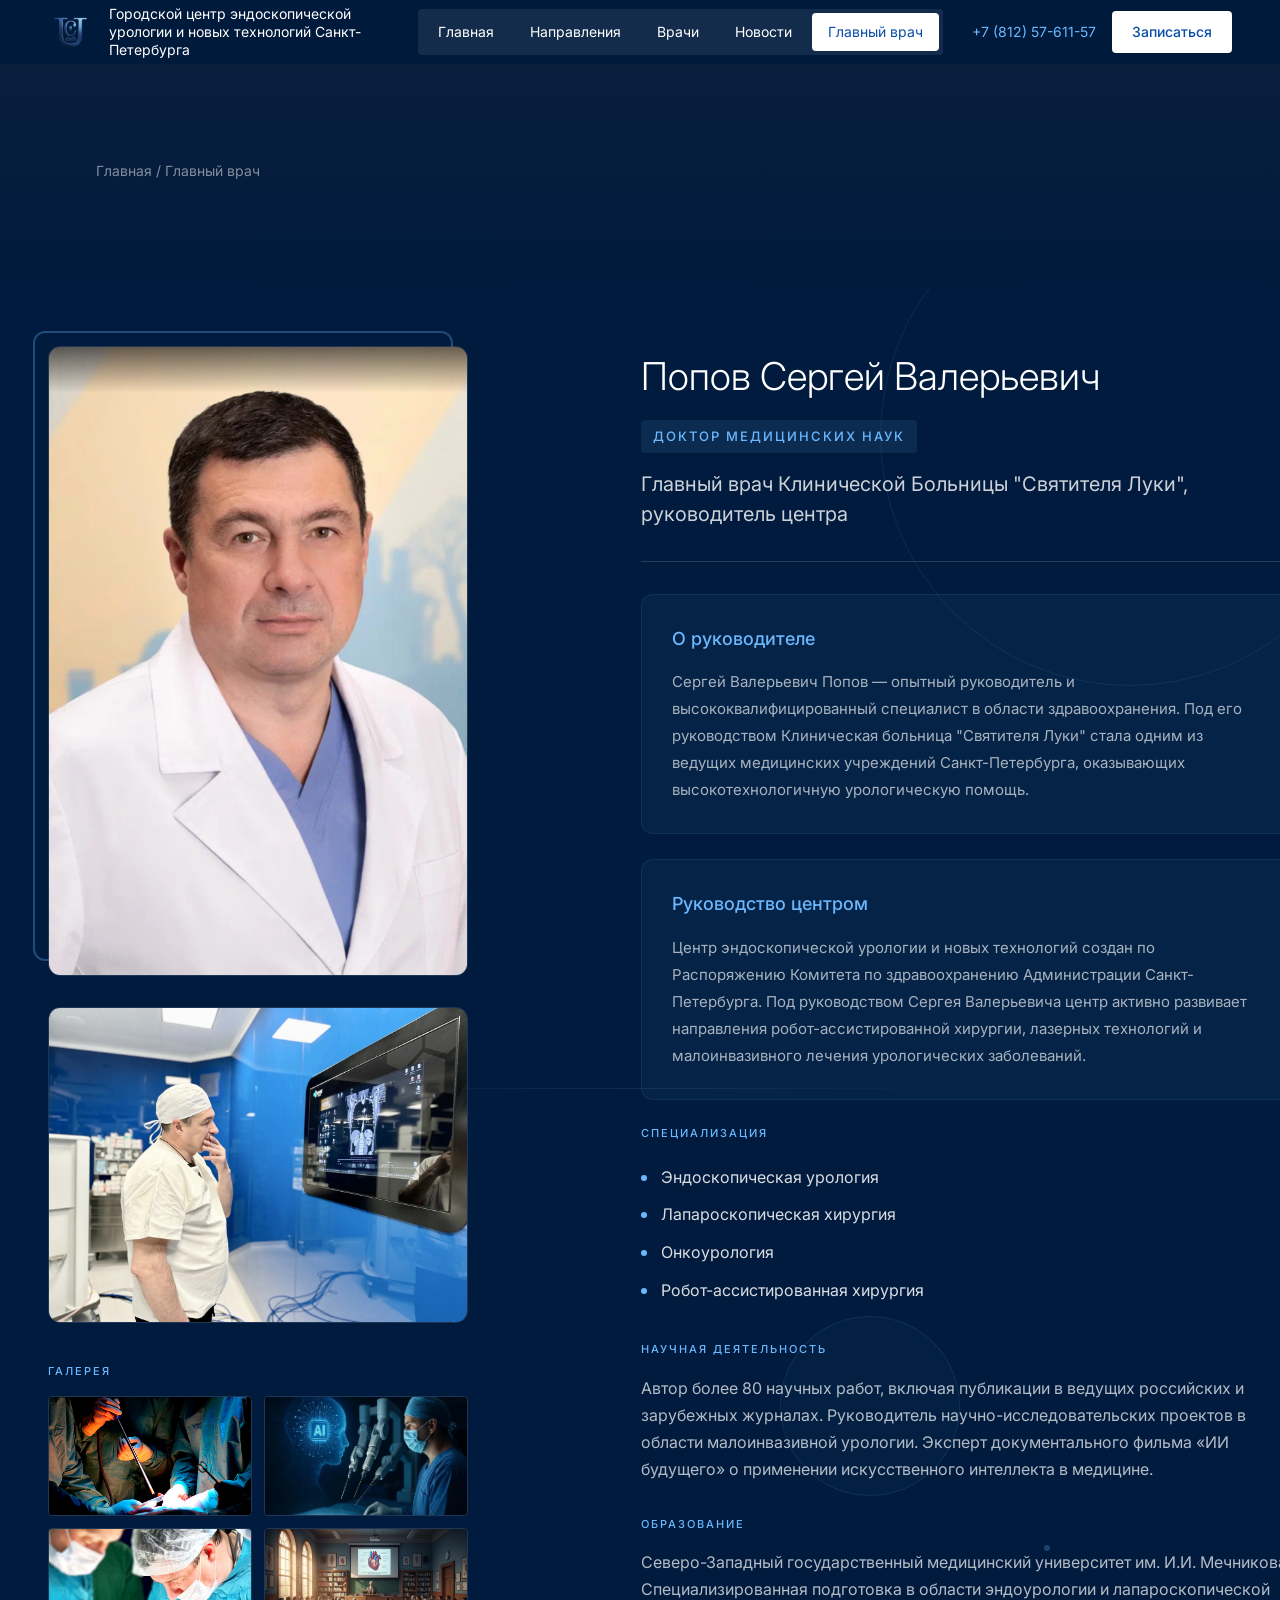
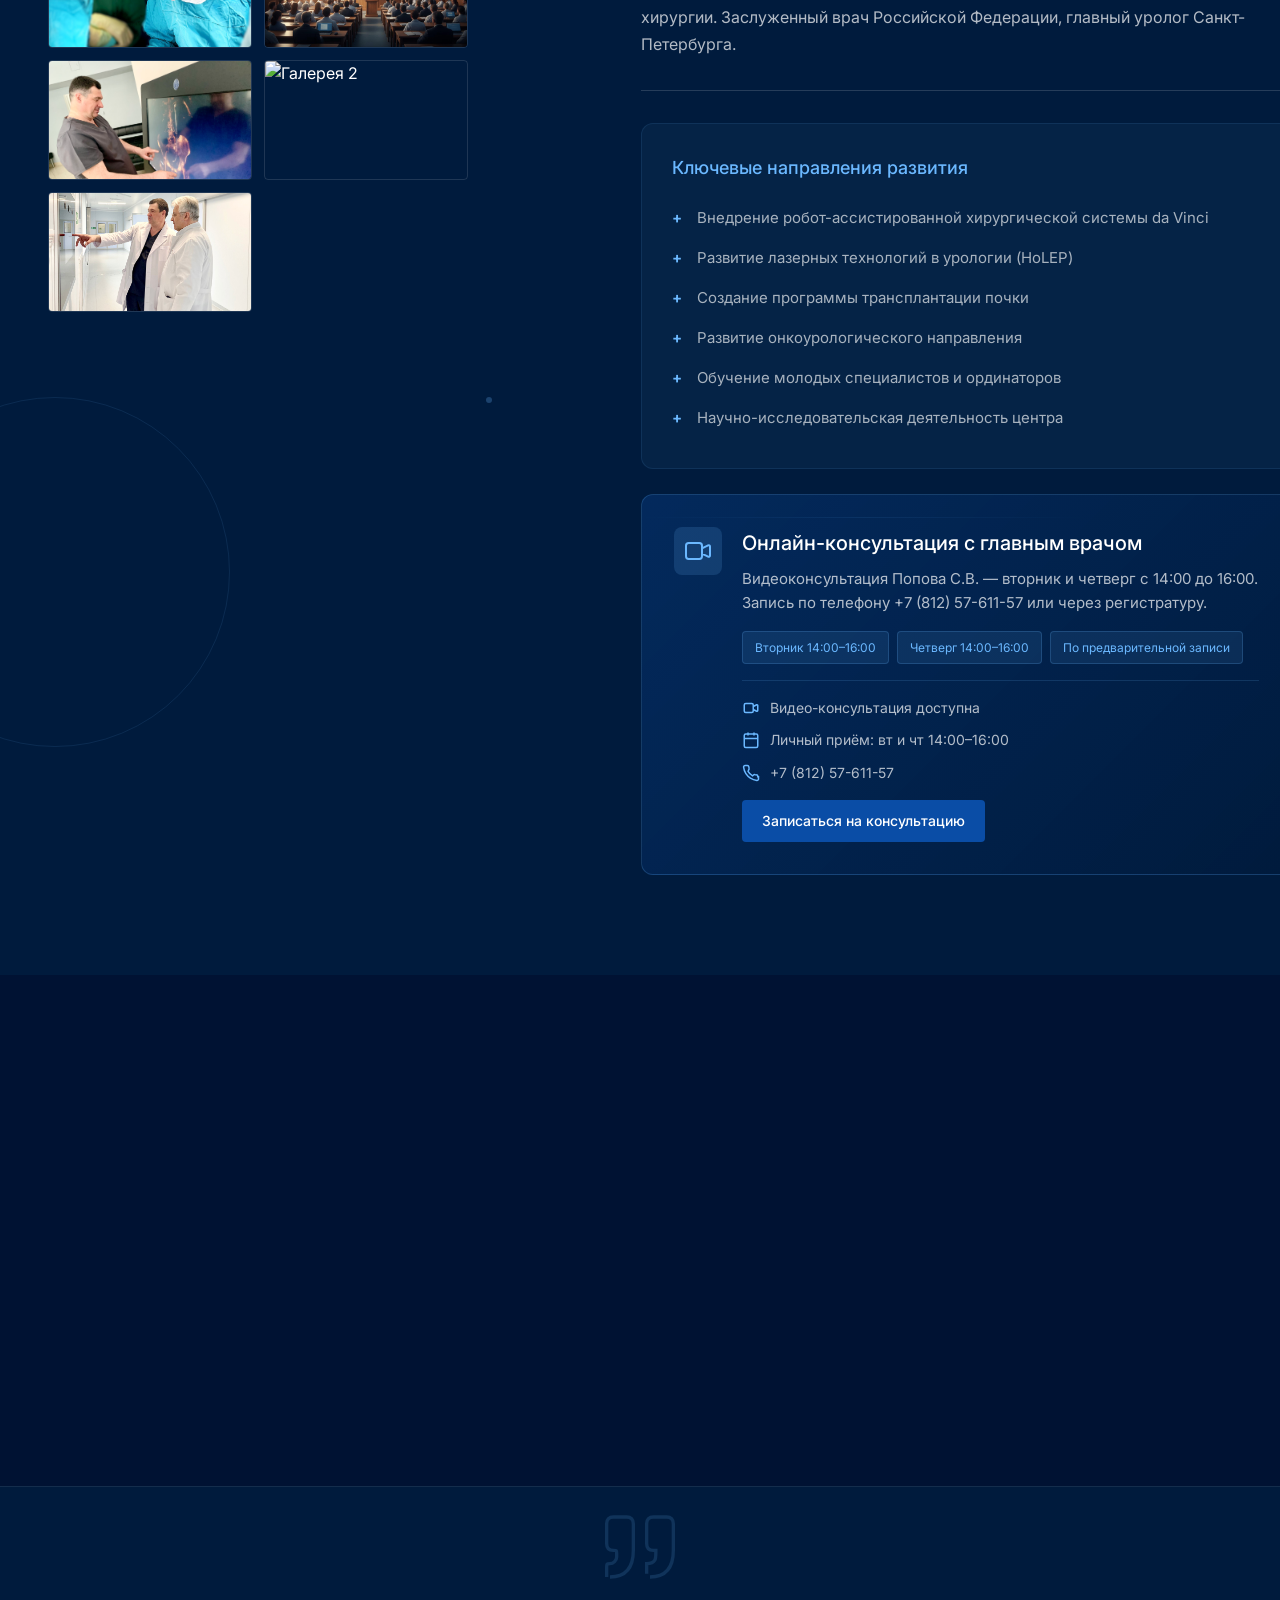
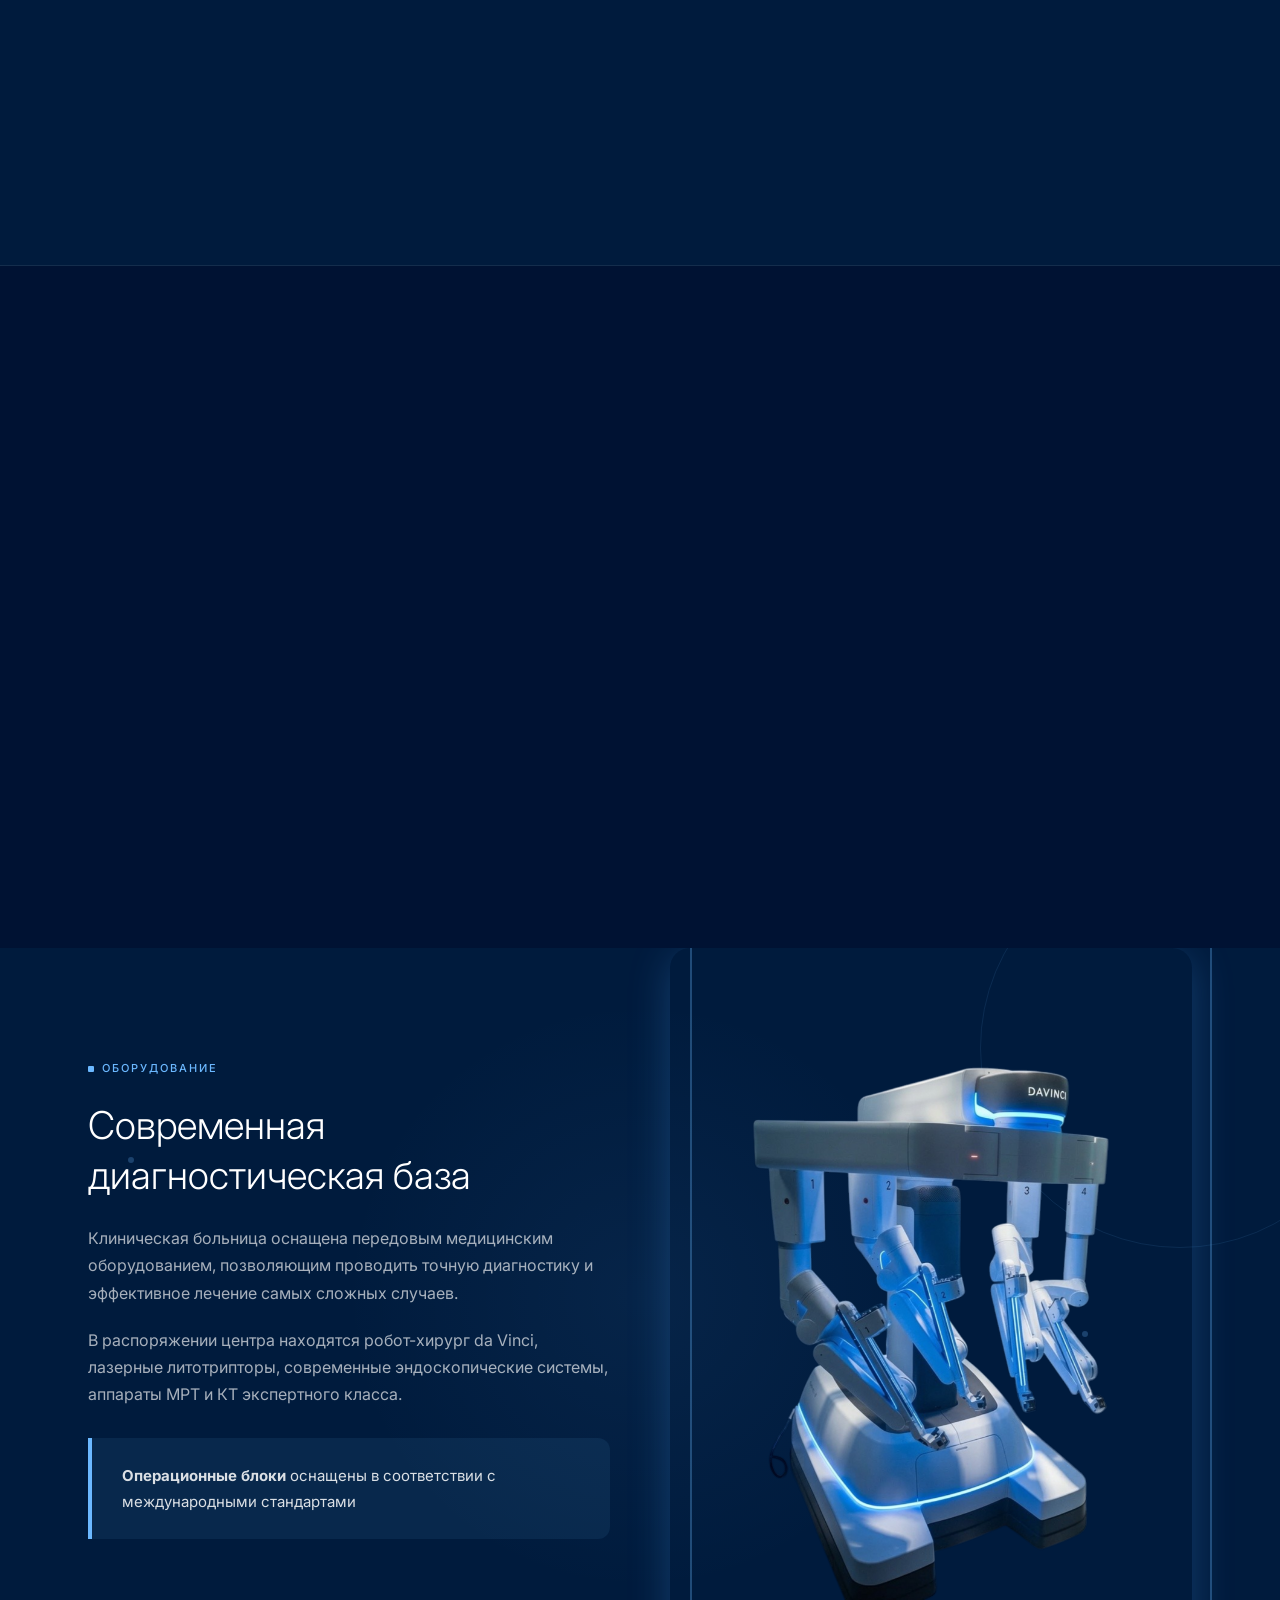
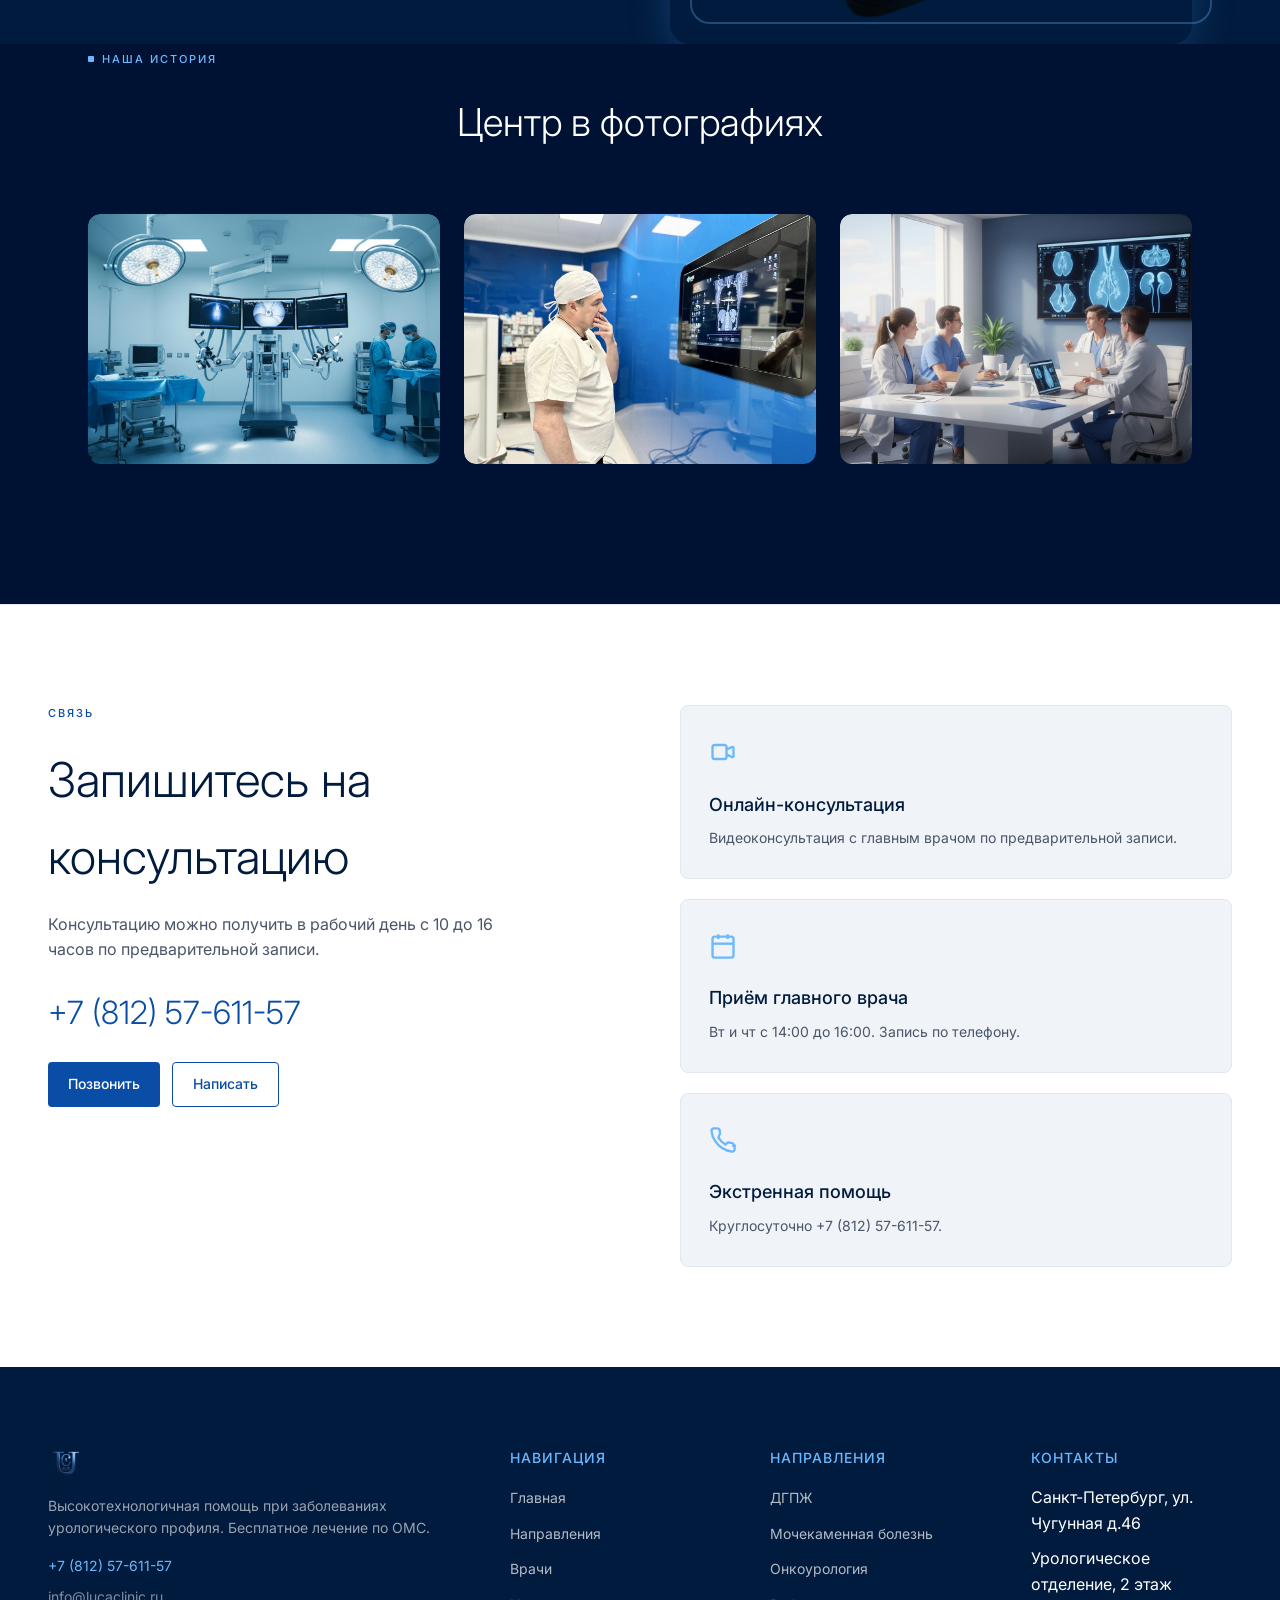
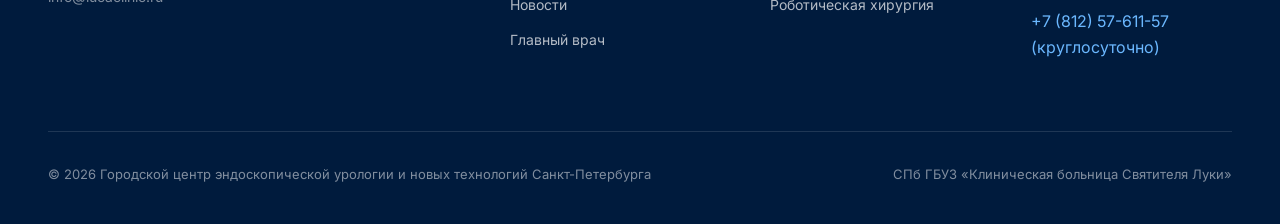
==== chief.html @ 93023b6d "Add files via upload" ====
<!DOCTYPE html>
<html lang="ru">
<head>
  <meta charset="UTF-8">
  <meta name="viewport" content="width=device-width, initial-scale=1.0">
  <title>Главный врач — Городской центр эндоскопической урологии</title>
  <link rel="preconnect" href="https://fonts.googleapis.com">
  <link rel="preconnect" href="https://fonts.gstatic.com" crossorigin>
  <link href="https://fonts.googleapis.com/css2?family=Inter:wght@300;400;500;600;700&display=swap" rel="stylesheet">
  <link rel="stylesheet" href="style.css?v=3">
  <link rel="icon" href="images/logo.png" type="image/png">
</head>
<body>

  <!-- HEADER -->
  <header class="header">
    <div class="header-left">
      <a href="index.html"><img src="images/logo.png" alt="Логотип" class="header-logo"></a>
      <span class="header-brand"><a href="index.html">Городской центр эндоскопической урологии и новых технологий Санкт-Петербурга</a></span>
    </div>
    <nav class="header-nav">
      <a href="index.html" class="nav-link">Главная</a>
      <a href="directions.html" class="nav-link">Направления</a>
      <a href="doctors.html" class="nav-link">Врачи</a>
      <a href="news.html" class="nav-link">Новости</a>
      <a href="chief.html" class="nav-link active">Главный врач</a>
    </nav>
    <div class="header-right">
      <a href="tel:+78125761157" class="header-phone">+7 (812) 57-611-57</a>
      <a href="tel:+78125761157" class="btn btn-white">Записаться</a>
      <button class="menu-toggle" aria-label="Menu"><span></span><span></span><span></span></button>
    </div>
  </header>

  <!-- PAGE HEADER -->
  <div class="page-header" style="background:linear-gradient(180deg, #0d1f3c 0%, var(--bg-dark) 100%);">
    <div class="container">
      <div class="breadcrumb"><a href="index.html">Главная</a> / Главный врач</div>
    </div>
  </div>

  <!-- PROFILE -->
  <section class="chief-profile-section" style="position:relative; overflow:hidden;">
    <div class="bg-graphics">
      <div class="bg-circle bg-circle-1" style="width:500px;height:500px;top:-100px;right:-100px;"></div>
      <div class="bg-circle bg-circle-2" style="width:350px;height:350px;bottom:10%;left:-120px;"></div>
      <div class="bg-circle bg-circle-3" style="width:180px;height:180px;top:45%;right:25%;background:rgba(107,184,255,0.03);"></div>
      <div class="bg-line bg-line-1" style="width:50%;top:35%;left:25%;"></div>
      <div class="bg-line bg-line-2" style="width:35%;bottom:20%;right:15%;"></div>
      <div class="bg-dot bg-dot-1" style="top:18%;left:12%;"></div>
      <div class="bg-dot bg-dot-2" style="top:55%;right:18%;"></div>
      <div class="bg-dot bg-dot-3" style="bottom:25%;left:38%;"></div>
    </div>

    <div class="chief-grid" style="position:relative; z-index:2;">
      <!-- Left column: portrait + gallery -->
      <div class="reveal">
        <div class="chief-photo-wrap">
          <img src="images/popov-portrait.png" alt="Попов Сергей Валерьевич" class="chief-photo-main">
        </div>
        <img src="images/popov-monitor.jpg" alt="Попов Сергей Валерьевич за работой" class="chief-photo-secondary">

        <!-- Gallery with lightbox -->
        <div class="chief-gallery">
          <h4 class="chief-gallery-title">Галерея</h4>
          <div class="chief-gallery-grid">
            <img src="images/surgery.jpg" alt="Операция" class="chief-gallery-img" onclick="openLightbox(0)">
            <img src="images/robot-surgery.jpg" alt="Робот-хирургия" class="chief-gallery-img" onclick="openLightbox(1)">
            <img src="images/hero-surgery.jpg" alt="Операционная" class="chief-gallery-img" onclick="openLightbox(2)">
            <img src="images/scientific.jpg" alt="Научная деятельность" class="chief-gallery-img" onclick="openLightbox(3)">
            <img src="images/gallery-1.jpg" alt="Галерея 1" class="chief-gallery-img" onclick="openLightbox(4)">
            <img src="images/gallery-2.jpg" alt="Галерея 2" class="chief-gallery-img" onclick="openLightbox(5)">
            <img src="images/gallery-3.jpg" alt="Галерея 3" class="chief-gallery-img" onclick="openLightbox(6)">
          </div>
        </div>
      </div>

      <!-- Right column: info -->
      <div class="reveal">
        <h1 class="chief-name">Попов Сергей Валерьевич</h1>
        <span class="chief-degree">Доктор медицинских наук</span>
        <p class="chief-title">Главный врач Клинической Больницы "Святителя Луки", руководитель центра</p>
        <div class="chief-divider"></div>

        <div class="chief-info-block">
          <h3>О руководителе</h3>
          <p>Сергей Валерьевич Попов — опытный руководитель и высококвалифицированный специалист в области здравоохранения. Под его руководством Клиническая больница "Святителя Луки" стала одним из ведущих медицинских учреждений Санкт-Петербурга, оказывающих высокотехнологичную урологическую помощь.</p>
        </div>

        <div class="chief-info-block">
          <h3>Руководство центром</h3>
          <p>Центр эндоскопической урологии и новых технологий создан по Распоряжению Комитета по здравоохранению Администрации Санкт-Петербурга. Под руководством Сергея Валерьевича центр активно развивает направления робот-ассистированной хирургии, лазерных технологий и малоинвазивного лечения урологических заболеваний.</p>
        </div>

        <div class="chief-subsection-title">СПЕЦИАЛИЗАЦИЯ</div>
        <ul class="chief-list">
          <li>Эндоскопическая урология</li>
          <li>Лапароскопическая хирургия</li>
          <li>Онкоурология</li>
          <li>Робот-ассистированная хирургия</li>
        </ul>

        <div class="chief-subsection-title">НАУЧНАЯ ДЕЯТЕЛЬНОСТЬ</div>
        <p class="chief-about">
          Автор более 80 научных работ, включая публикации в ведущих российских и зарубежных журналах.
          Руководитель научно-исследовательских проектов в области малоинвазивной урологии. Эксперт
          документального фильма «ИИ будущего» о применении искусственного интеллекта в медицине.
        </p>

        <div class="chief-subsection-title">ОБРАЗОВАНИЕ</div>
        <p class="chief-about">
          Северо-Западный государственный медицинский университет им. И.И. Мечникова.
          Специализированная подготовка в области эндоурологии и лапароскопической хирургии.
          Заслуженный врач Российской Федерации, главный уролог Санкт-Петербурга.
        </p>

        <div class="chief-divider"></div>

        <div class="chief-info-block">
          <h3>Ключевые направления развития</h3>
          <ul>
            <li>Внедрение робот-ассистированной хирургической системы da Vinci</li>
            <li>Развитие лазерных технологий в урологии (HoLEP)</li>
            <li>Создание программы трансплантации почки</li>
            <li>Развитие онкоурологического направления</li>
            <li>Обучение молодых специалистов и ординаторов</li>
            <li>Научно-исследовательская деятельность центра</li>
          </ul>
        </div>

        <!-- Consultation block -->
        <div class="chief-consult">
          <div class="chief-consult-icon">
            <svg width="32" height="32" viewBox="0 0 24 24" fill="none" stroke="currentColor" stroke-width="1.5"><path d="M15 10l4.553-2.276A1 1 0 0121 8.618v6.764a1 1 0 01-1.447.894L15 14M5 18h8a2 2 0 002-2V8a2 2 0 00-2-2H5a2 2 0 00-2 2v8a2 2 0 002 2z"/></svg>
          </div>
          <div class="chief-consult-content">
            <h4>Онлайн-консультация с главным врачом</h4>
            <p>Видеоконсультация Попова С.В. — вторник и четверг с 14:00 до 16:00. Запись по телефону +7 (812) 57-611-57 или через регистратуру.</p>
            <div class="chief-consult-tags">
              <span class="chief-consult-tag">Вторник 14:00&#8211;16:00</span>
              <span class="chief-consult-tag">Четверг 14:00&#8211;16:00</span>
              <span class="chief-consult-tag">По предварительной записи</span>
            </div>
            <div style="margin-top:16px; padding-top:16px; border-top:1px solid rgba(107,184,255,0.15);">
              <div style="display:flex; flex-direction:column; gap:10px;">
                <div style="display:flex; align-items:center; gap:10px;">
                  <svg width="18" height="18" viewBox="0 0 24 24" fill="none" stroke="#6BB8FF" stroke-width="2">
                    <path d="M15 10l4.553-2.276A1 1 0 0121 8.618v6.764a1 1 0 01-1.447.894L15 14M5 18h8a2 2 0 002-2V8a2 2 0 00-2-2H5a2 2 0 00-2 2v8a2 2 0 002 2z"/>
                  </svg>
                  <span style="font-size:14px;color:rgba(255,255,255,0.7);">Видео-консультация доступна</span>
                </div>
                <div style="display:flex; align-items:center; gap:10px;">
                  <svg width="18" height="18" viewBox="0 0 24 24" fill="none" stroke="#6BB8FF" stroke-width="2">
                    <rect x="3" y="4" width="18" height="18" rx="2" ry="2"/>
                    <line x1="16" y1="2" x2="16" y2="6"/>
                    <line x1="8" y1="2" x2="8" y2="6"/>
                    <line x1="3" y1="10" x2="21" y2="10"/>
                  </svg>
                  <span style="font-size:14px;color:rgba(255,255,255,0.7);">Личный приём: вт и чт 14:00&#8211;16:00</span>
                </div>
                <div style="display:flex; align-items:center; gap:10px;">
                  <svg width="18" height="18" viewBox="0 0 24 24" fill="none" stroke="#6BB8FF" stroke-width="2">
                    <path d="M22 16.92v3a2 2 0 0 1-2.18 2 19.79 19.79 0 0 1-8.63-3.07 19.5 19.5 0 0 1-6-6 19.79 19.79 0 0 1-3.07-8.67A2 2 0 0 1 4.11 2h3a2 2 0 0 1 2 1.72c.13.59.22 1.2.29 1.83a2 2 0 0 1-.45 2.11L8.09 9.91a16 16 0 0 0 6 6l1.27-1.27a2 2 0 0 1 2.11-.45c.63.07 1.24.16 1.83.29A2 2 0 0 1 21 16.92z"/>
                  </svg>
                  <span style="font-size:14px;color:rgba(255,255,255,0.7);">+7 (812) 57-611-57</span>
                </div>
              </div>
            </div>
            <a href="tel:+78125761157" class="btn btn-blue" style="margin-top:16px;">Записаться на консультацию</a>
          </div>
        </div>
      </div>
    </div>
  </section>

  <!-- STATS -->
  <section class="stats-section">
    <h2 class="reveal" style="text-align:center; margin-bottom:60px; font-size:clamp(28px,3vw,40px); font-weight:300;">Центр в цифрах</h2>
    <div class="container">
      <div class="stats-grid">
        <div class="stat-item reveal">
          <div class="stat-number">80+</div>
          <div class="stat-label">Научных публикаций</div>
        </div>
        <div class="stat-item reveal">
          <div class="stat-number">374</div>
          <div class="stat-label">Коек в больнице</div>
        </div>
        <div class="stat-item reveal">
          <div class="stat-number">30+</div>
          <div class="stat-label">Врачей-урологов</div>
        </div>
        <div class="stat-item reveal">
          <div class="stat-number">2009</div>
          <div class="stat-label">Год основания центра</div>
        </div>
      </div>
    </div>
  </section>

  <!-- QUOTE -->
  <section class="quote-section">
    <div class="quote-decor">
      <svg width="80" height="80" viewBox="0 0 24 24" fill="none" stroke="rgba(107,184,255,0.15)" stroke-width="1"><path d="M3 21c3 0 7-1 7-8V5c0-1.25-.756-2.017-2-2H4c-1.25 0-2 .75-2 1.972V11c0 1.25.75 2 2 2 1 0 1 0 1 1v1c0 1-1 2-2 2s-1 .008-1 1.031V21M15 21c3 0 7-1 7-8V5c0-1.25-.757-2.017-2-2h-4c-1.25 0-2 .75-2 1.972V11c0 1.25.75 2 2 2h.75c0 2.25.25 4-2.75 4v3"/></svg>
    </div>
    <p class="quote-text reveal">&laquo;Наш принцип — максимально бороться с болью без разреза. Каждый пациент заслуживает индивидуального подхода и применения самых современных технологий лечения.&raquo;</p>
    <p class="quote-author reveal">&mdash; Попов Сергей Валерьевич</p>
  </section>

  <!-- DEPUTY SECTION — Vertical cards in row -->
  <section class="section" style="background:var(--bg-darker); padding-bottom:140px;">
    <div class="container">
      <div class="section-label reveal" style="justify-content:center;">Научное руководство</div>
      <h2 class="reveal" style="text-align:center; font-size:clamp(28px,3vw,40px); font-weight:300; margin-bottom:60px;">Научный руководитель и заместители</h2>
      <div class="leadership-row">

        <div class="leader-card-vertical reveal">
          <div class="leader-card-vertical-photo">
            <span class="leader-card-vertical-initials">СОН</span>
          </div>
          <div class="leader-card-vertical-info">
            <h3>Скрябин Олег Николаевич</h3>
            <p>Научный руководитель Центра</p>
          </div>
        </div>

        <div class="leader-card-vertical reveal">
          <div class="leader-card-vertical-photo">
            <span class="leader-card-vertical-initials">ГРГ</span>
          </div>
          <div class="leader-card-vertical-info">
            <h3>Гусейнов Руслан Гусейнович</h3>
            <p>Зам. главного врача по научной деятельности</p>
            <span class="leader-degree">К.М.Н.</span>
          </div>
        </div>

        <div class="leader-card-vertical reveal">
          <div class="leader-card-vertical-photo">
            <span class="leader-card-vertical-initials">ТТ</span>
          </div>
          <div class="leader-card-vertical-info">
            <h3>Топузов Тимур Марленович</h3>
            <p>Заведующий отделением урологии &#8470;1</p>
          </div>
        </div>

      </div>
    </div>
  </section>

  <!-- MRI EQUIPMENT -->
  <section class="section" style="background:var(--bg-dark); position:relative; overflow:hidden;">
    <div class="section-bg-glow"></div>
    <div class="bg-graphics">
      <div class="bg-circle bg-circle-1" style="width:400px;height:400px;top:-100px;right:-100px;"></div>
      <div class="bg-dot bg-dot-1" style="top:30%;left:10%;"></div>
      <div class="bg-dot bg-dot-2" style="bottom:25%;right:15%;"></div>
    </div>
    <div class="container" style="position:relative;z-index:1">
      <div class="about-grid">
        <div class="about-content reveal">
          <span class="section-label">Оборудование</span>
          <h2>Современная диагностическая база</h2>
          <p>Клиническая больница оснащена передовым медицинским оборудованием, позволяющим проводить точную диагностику и эффективное лечение самых сложных случаев.</p>
          <p>В распоряжении центра находятся робот-хирург da Vinci, лазерные литотрипторы, современные эндоскопические системы, аппараты МРТ и КТ экспертного класса.</p>
          <div class="about-info-box">
            <p><strong>Операционные блоки</strong> оснащены в соответствии с международными стандартами</p>
          </div>
        </div>
        <div class="about-image reveal">
          <img src="images/grok-image-22.png" alt="Диагностическое оборудование">
        </div>
      </div>
    </div>
  </section>

  <!-- FOUNDATION PHOTOS -->
  <section class="section" style="background:var(--bg-darker); padding-bottom:140px;">
    <div class="container">
      <div class="section-label reveal" style="justify-content:center;">Наша история</div>
      <h2 class="reveal" style="text-align:center; font-size:clamp(28px,3vw,40px); font-weight:300; margin-bottom:60px;">Центр в фотографиях</h2>
      <div class="directions-grid" style="grid-template-columns: repeat(3, 1fr);">
        <div class="direction-card reveal" style="border:none; background:transparent;">
          <img src="images/foundation-1.jpg" alt="Фото 1" class="direction-card-img" style="height:250px; border-radius:12px;">
        </div>
        <div class="direction-card reveal" style="border:none; background:transparent;">
          <img src="images/popov-monitor.jpg" alt="Фото 2" class="direction-card-img" style="height:250px; border-radius:12px;">
        </div>
        <div class="direction-card reveal" style="border:none; background:transparent;">
          <img src="images/foundation-3.jpg" alt="Фото 3" class="direction-card-img" style="height:250px; border-radius:12px;">
        </div>
      </div>
    </div>
  </section>

  <!-- CTA -->
  <section class="cta-section">
    <div class="cta-inner">
      <div class="cta-top">
        <div class="cta-left">
          <div class="cta-label">СВЯЗЬ</div>
          <h2 class="cta-heading">Запишитесь на консультацию</h2>
          <p class="cta-subtext">Консультацию можно получить в рабочий день с 10 до 16 часов по предварительной записи.</p>
          <a href="tel:+78125761157" class="cta-phone">+7 (812) 57-611-57</a>
          <div style="margin-top:20px;display:flex;gap:12px;flex-wrap:wrap;">
            <a href="tel:+78125761157" class="btn btn-blue">Позвонить</a>
            <a href="mailto:info@lucaclinic.ru" class="btn btn-outline-blue">Написать</a>
          </div>
        </div>
        <div class="cta-right">
          <div class="cta-info-card reveal">
            <div class="cta-info-icon">
              <svg width="28" height="28" viewBox="0 0 24 24" fill="none" stroke="#6BB8FF" stroke-width="2"><path d="M15 10l4.553-2.276A1 1 0 0121 8.618v6.764a1 1 0 01-1.447.894L15 14M5 18h8a2 2 0 002-2V8a2 2 0 00-2-2H5a2 2 0 00-2 2v8a2 2 0 002 2z"/></svg>
            </div>
            <h4>Онлайн-консультация</h4>
            <p>Видеоконсультация с главным врачом по предварительной записи.</p>
          </div>
          <div class="cta-info-card reveal">
            <div class="cta-info-icon">
              <svg width="28" height="28" viewBox="0 0 24 24" fill="none" stroke="#6BB8FF" stroke-width="2"><rect x="3" y="4" width="18" height="18" rx="2" ry="2"/><line x1="16" y1="2" x2="16" y2="6"/><line x1="8" y1="2" x2="8" y2="6"/><line x1="3" y1="10" x2="21" y2="10"/></svg>
            </div>
            <h4>Приём главного врача</h4>
            <p>Вт и чт с 14:00 до 16:00. Запись по телефону.</p>
          </div>
          <div class="cta-info-card reveal">
            <div class="cta-info-icon">
              <svg width="28" height="28" viewBox="0 0 24 24" fill="none" stroke="#6BB8FF" stroke-width="2"><path d="M22 16.92v3a2 2 0 0 1-2.18 2 19.79 19.79 0 0 1-8.63-3.07 19.5 19.5 0 0 1-6-6 19.79 19.79 0 0 1-3.07-8.67A2 2 0 0 1 4.11 2h3a2 2 0 0 1 2 1.72c.13.59.22 1.2.29 1.83a2 2 0 0 1-.45 2.11L8.09 9.91a16 16 0 0 0 6 6l1.27-1.27a2 2 0 0 1 2.11-.45c.63.07 1.24.16 1.83.29A2 2 0 0 1 21 16.92z"/></svg>
            </div>
            <h4>Экстренная помощь</h4>
            <p>Круглосуточно +7 (812) 57-611-57.</p>
          </div>
        </div>
      </div>
    </div>
  </section>

  <!-- FOOTER -->
  <footer class="footer">
    <div class="footer-grid footer-grid-4">
      <div>
        <a href="index.html"><img src="images/logo.png" alt="" class="footer-logo" style="margin-bottom:16px;"></a>
        <p style="font-size:14px;color:rgba(255,255,255,0.6);margin-bottom:16px;line-height:1.6;">
          Высокотехнологичная помощь при заболеваниях урологического профиля. Бесплатное лечение по ОМС.
        </p>
        <p style="font-size:14px;color:var(--text-blue-light);">+7 (812) 57-611-57</p>
        <p style="font-size:14px;color:rgba(255,255,255,0.5);margin-top:8px;">info@lucaclinic.ru</p>
      </div>
      <div>
        <h4 class="footer-nav-title">Навигация</h4>
        <ul class="footer-nav-links">
          <li><a href="index.html">Главная</a></li>
          <li><a href="directions.html">Направления</a></li>
          <li><a href="doctors.html">Врачи</a></li>
          <li><a href="news.html">Новости</a></li>
          <li><a href="chief.html">Главный врач</a></li>
        </ul>
      </div>
      <div>
        <h4 class="footer-nav-title">Направления</h4>
        <ul class="footer-nav-links">
          <li><a href="directions.html#dgpzh">ДГПЖ</a></li>
          <li><a href="directions.html#urolithiasis">Мочекаменная болезнь</a></li>
          <li><a href="directions.html#oncology">Онкоурология</a></li>
          <li><a href="directions.html#robot">Роботическая хирургия</a></li>
        </ul>
      </div>
      <div>
        <h4 class="footer-nav-title">Контакты</h4>
        <ul class="footer-nav-links">
          <li>Санкт-Петербург, ул. Чугунная д.46</li>
          <li>Урологическое отделение, 2 этаж</li>
          <li style="margin-top:12px;color:var(--text-blue-light);">+7 (812) 57-611-57 (круглосуточно)</li>
        </ul>
      </div>
    </div>
    <div class="footer-bottom">
      <span class="footer-copyright">&copy; 2026 Городской центр эндоскопической урологии и новых технологий Санкт-Петербурга</span>
      <span class="footer-copyright">СПб ГБУЗ &laquo;Клиническая больница Святителя Луки&raquo;</span>
    </div>
  </footer>

  <!-- LIGHTBOX -->
  <div class="lightbox" id="lightbox" onclick="closeLightbox(event)">
    <span class="lightbox-close" onclick="closeLightboxForce()">&times;</span>
    <button class="lightbox-prev" onclick="navLightbox(-1, event)">&#8249;</button>
    <img class="lightbox-img" id="lightbox-img" src="" alt="">
    <span class="lightbox-caption" id="lightbox-caption"></span>
    <button class="lightbox-next" onclick="navLightbox(1, event)">&#8250;</button>
  </div>

  <script src="script.js?v=3"></script>
  <script>
    // Lightbox data
    const galleryImages = [
      { src: 'images/surgery.jpg', alt: 'Операция' },
      { src: 'images/robot-surgery.jpg', alt: 'Робот-хирургия' },
      { src: 'images/hero-surgery.jpg', alt: 'Операционная' },
      { src: 'images/scientific.jpg', alt: 'Научная деятельность' },
      { src: 'images/gallery-1.jpg', alt: 'Галерея 1' },
      { src: 'images/gallery-2.jpg', alt: 'Галерея 2' },
      { src: 'images/gallery-3.jpg', alt: 'Галерея 3' }
    ];
    let currentLightboxIndex = 0;

    function openLightbox(index) {
      currentLightboxIndex = index;
      document.getElementById('lightbox-img').src = galleryImages[index].src;
      document.getElementById('lightbox-caption').textContent = galleryImages[index].alt;
      document.getElementById('lightbox').classList.add('active');
      document.body.style.overflow = 'hidden';
    }

    function closeLightbox(event) {
      if (event.target.id === 'lightbox') {
        document.getElementById('lightbox').classList.remove('active');
        document.body.style.overflow = '';
      }
    }

    function closeLightboxForce() {
      document.getElementById('lightbox').classList.remove('active');
      document.body.style.overflow = '';
    }

    function navLightbox(dir, event) {
      event.stopPropagation();
      currentLightboxIndex = (currentLightboxIndex + dir + galleryImages.length) % galleryImages.length;
      document.getElementById('lightbox-img').src = galleryImages[currentLightboxIndex].src;
      document.getElementById('lightbox-caption').textContent = galleryImages[currentLightboxIndex].alt;
    }

    // Keyboard navigation
    document.addEventListener('keydown', function(e) {
      if (!document.getElementById('lightbox').classList.contains('active')) return;
      if (e.key === 'Escape') closeLightboxForce();
      if (e.key === 'ArrowLeft') navLightbox(-1, { stopPropagation: function(){} });
      if (e.key === 'ArrowRight') navLightbox(1, { stopPropagation: function(){} });
    });
  </script>
</body>
</html>
---- style.css ----
/* ============================================
   Городской центр эндоскопической урологии
   Объединённый стиль
   ============================================ */

:root {
  --bg-dark: #001B3D;
  --bg-darker: #001233;
  --bg-blue: #0A4DA6;
  --bg-card: #0D5BC4;
  --bg-light: #FFFFFF;
  --bg-news: #F0F4F8;
  --text-white: #FFFFFF;
  --text-blue-light: #6BB8FF;
  --text-dark: #001B3D;
  --border-light: rgba(255, 255, 255, 0.12);
  --gradient-blue: linear-gradient(135deg, #0A4DA6 0%, #0D5BC4 100%);
  --transition: all 0.3s ease;
  /* Дополнительные переменные из второго сайта */
  --color-sky: #4da6ff;
  --color-sky-light: #7accff;
  --color-text-muted: #8fb3d3;
  --shadow-blue: 0 0 30px rgba(77, 166, 255, 0.15);
  --shadow-glow: 0 8px 40px rgba(77, 166, 255, 0.25);
  --radius: 12px;
  --radius-lg: 20px;
}

* { margin: 0; padding: 0; box-sizing: border-box; }
html { scroll-behavior: smooth; }

body {
  font-family: 'Inter', -apple-system, BlinkMacSystemFont, sans-serif;
  background: var(--bg-dark);
  color: var(--text-white);
  line-height: 1.6;
  overflow-x: hidden;
  -webkit-font-smoothing: antialiased;
}

a { color: inherit; text-decoration: none; }
button { cursor: pointer; border: none; font-family: inherit; }
img { max-width: 100%; display: block; }

::-webkit-scrollbar { width: 6px; }
::-webkit-scrollbar-track { background: var(--bg-dark); }
::-webkit-scrollbar-thumb { background: var(--bg-blue); border-radius: 3px; }

/* ============================================
   HEADER
   ============================================ */
.header {
  position: fixed;
  top: 0; left: 0; right: 0;
  height: 64px;
  display: flex;
  align-items: center;
  justify-content: space-between;
  padding: 0 48px;
  z-index: 1000;
  transition: var(--transition);
  background: rgba(0, 27, 61, 0.95);
  backdrop-filter: blur(12px);
}

.header-left { display: flex; align-items: center; gap: 16px; }
.header-logo { height: 40px; width: auto; }
.header-brand {
  font-size: 14px; font-weight: 400; color: var(--text-white);
  max-width: 280px; line-height: 1.3;
}

.header-nav {
  display: flex; align-items: center; gap: 4px;
  background: rgba(255,255,255,0.08);
  border-radius: 4px; padding: 4px;
}

.nav-link {
  padding: 8px 16px; font-size: 14px; font-weight: 400;
  color: var(--text-white); border-radius: 4px;
  transition: var(--transition); white-space: nowrap;
}
.nav-link:hover { background: rgba(255,255,255,0.1); }
.nav-link.active { background: var(--text-white); color: var(--bg-blue); }

.header-right { display: flex; align-items: center; gap: 16px; }
.header-phone { font-size: 14px; color: var(--text-blue-light); white-space: nowrap; }

/* ============================================
   BUTTONS
   ============================================ */
.btn {
  display: inline-flex; align-items: center; gap: 8px;
  padding: 10px 20px; font-size: 14px; font-weight: 500;
  border-radius: 4px; transition: var(--transition); white-space: nowrap;
}
.btn-white { background: var(--text-white); color: var(--bg-blue); }
.btn-white:hover { transform: scale(1.02); box-shadow: 0 4px 20px rgba(255,255,255,0.15); }
.btn-blue { background: var(--bg-blue); color: var(--text-white); }
.btn-blue:hover { background: var(--bg-card); transform: scale(1.02); }
.btn-outline {
  background: transparent; color: var(--text-white);
  border: 1px solid var(--border-light);
}
.btn-outline:hover { border-color: var(--text-blue-light); }
.btn-outline-blue {
  background: transparent; color: var(--bg-blue);
  border: 1px solid var(--bg-blue);
}
.btn-outline-blue:hover { background: var(--bg-blue); color: var(--text-white); }

.menu-toggle {
  display: none; flex-direction: column; gap: 4px;
  background: none; padding: 8px;
}
.menu-toggle span { display: block; width: 24px; height: 2px; background: var(--text-white); }

/* ============================================
   HERO (с фоновым фото из второго сайта)
   ============================================ */
.hero {
  position: relative;
  min-height: 100vh;
  display: flex;
  align-items: center;
  justify-content: center;
  overflow: hidden;
}

.hero-bg {
  position: absolute;
  top: 0; left: 0; right: 0; bottom: 0;
  z-index: 0;
}

.hero-bg img {
  width: 100%;
  height: 100%;
  object-fit: cover;
  opacity: 0.35;
}

.hero-overlay {
  position: absolute;
  top: 0; left: 0; right: 0; bottom: 0;
  background: linear-gradient(180deg, rgba(0,27,61,0.6) 0%, rgba(0,18,51,0.9) 70%, var(--bg-dark) 100%);
  z-index: 1;
}

.hero-content {
  position: relative;
  z-index: 2;
  text-align: center;
  max-width: 900px;
  padding: 120px 20px 80px;
}

.hero-badge {
  display: inline-block;
  background: rgba(107, 184, 255, 0.15);
  border: 1px solid rgba(107, 184, 255, 0.3);
  color: var(--text-blue-light);
  padding: 8px 24px;
  border-radius: 30px;
  font-size: 14px;
  font-weight: 500;
  margin-bottom: 30px;
  backdrop-filter: blur(10px);
}

.hero-title {
  font-size: clamp(36px, 5vw, 64px);
  font-weight: 300;
  line-height: 1.15;
  letter-spacing: -1px;
  margin-bottom: 20px;
  text-shadow: 0 0 60px rgba(107, 184, 255, 0.3);
}

.hero-subtitle {
  font-size: 18px;
  color: rgba(255,255,255,0.65);
  margin-bottom: 40px;
  max-width: 700px;
  margin-left: auto;
  margin-right: auto;
}

.hero-phone {
  font-size: 36px;
  font-weight: 300;
  color: var(--text-blue-light);
  margin-bottom: 25px;
  display: block;
}

.hero-cta {
  display: inline-flex; align-items: center; gap: 12px;
  padding: 14px 28px; background: var(--text-white); color: var(--bg-blue);
  font-size: 14px; font-weight: 500; border-radius: 4px; transition: var(--transition);
}
.hero-cta:hover { transform: scale(1.02); box-shadow: 0 4px 24px rgba(255,255,255,0.2); }

.hero-scroll {
  position: absolute; bottom: 48px; right: 48px; z-index: 2;
  font-size: 11px; font-weight: 500; letter-spacing: 2px;
  text-transform: uppercase; color: rgba(255,255,255,0.5);
  animation: bounce 2s infinite;
}
@keyframes bounce { 0%,100%{transform:translateY(0)} 50%{transform:translateY(8px)} }

/* ============================================
   FEATURES BAR (из второго сайта)
   ============================================ */
.features-bar {
  position: relative;
  z-index: 3;
  margin-top: -60px;
  padding: 0 48px;
}

.features-grid {
  display: grid;
  grid-template-columns: repeat(3, 1fr);
  gap: 24px;
  max-width: 1200px;
  margin: 0 auto;
}

.feature-card {
  background: linear-gradient(180deg, #001B3D 0%, #0d1f3c 100%);
  border: 1px solid rgba(107, 184, 255, 0.15);
  border-radius: var(--radius-lg);
  padding: 35px 30px;
  text-align: center;
  transition: var(--transition);
  position: relative;
  overflow: hidden;
}

.feature-card::before {
  content: '';
  position: absolute;
  top: 0; left: 0; right: 0;
  height: 3px;
  background: linear-gradient(135deg, var(--bg-blue) 0%, var(--text-blue-light) 100%);
  transform: scaleX(0);
  transition: transform 0.3s ease;
}

.feature-card:hover {
  transform: translateY(-5px);
  box-shadow: var(--shadow-blue);
  border-color: rgba(107, 184, 255, 0.3);
}

.feature-card:hover::before {
  transform: scaleX(1);
}

.feature-icon {
  width: 60px;
  height: 60px;
  margin: 0 auto 20px;
  background: rgba(107, 184, 255, 0.1);
  border-radius: 50%;
  display: flex;
  align-items: center;
  justify-content: center;
  font-size: 28px;
}

.feature-card h3 {
  color: var(--text-white);
  font-size: 18px;
  font-weight: 600;
  margin-bottom: 10px;
}

.feature-card p {
  color: rgba(255,255,255,0.55);
  font-size: 14px;
  line-height: 1.6;
}

/* ============================================
   SECTION LABELS & COMMON
   ============================================ */
.section-label {
  display: inline-flex; align-items: center; gap: 8px;
  font-size: 11px; font-weight: 500; letter-spacing: 2px;
  text-transform: uppercase; color: var(--text-blue-light); margin-bottom: 24px;
}
.section-label::before { content:''; width: 6px; height: 6px;
  background: var(--text-blue-light); border-radius: 1px; }

.container {
  max-width: 1200px;
  margin: 0 auto;
  padding: 0 48px;
}

.divider {
  height: 1px;
  background: linear-gradient(to right, transparent, rgba(107,184,255,0.2), transparent);
  margin: 0 48px;
}

/* ============================================
   ABOUT / FOUNDATION SECTION
   ============================================ */
.foundation {
  background: var(--bg-dark); padding: 120px 48px 160px;
  border-top: 1px solid rgba(255,255,255,0.08);
  position: relative; overflow: hidden;
}
.foundation-grid {
  display: grid; grid-template-columns: 1fr 1fr;
  gap: 80px; max-width: 1200px; margin: 0 auto;
  position: relative; z-index: 2;
}
.foundation-heading {
  font-size: clamp(32px, 4vw, 48px); font-weight: 300;
  line-height: 1.2; letter-spacing: -0.5px; margin-bottom: 32px;
}
.foundation-text { font-size: 16px; color: rgba(255,255,255,0.7);
  line-height: 1.7; margin-bottom: 32px; }
.foundation-image-wrap {
  position: relative; border-radius: 12px; overflow: hidden;
  border: 1px solid var(--border-light); max-width: 420px;
}
.foundation-image { width: 100%; height: 260px; object-fit: cover; display: block; }
.foundation-image-overlay {
  position: absolute; bottom: 0; left: 0; right: 0;
  background: linear-gradient(to top, rgba(0,27,61,0.95), transparent);
  padding: 32px 24px 20px; display: flex; align-items: baseline; gap: 12px;
}
.foundation-image-stat { font-size: 36px; font-weight: 300; color: var(--text-blue-light); }
.foundation-image-label { font-size: 14px; color: rgba(255,255,255,0.7); }

/* About section (from second site, adapted) */
.about-grid {
  display: grid; grid-template-columns: 1fr 1fr;
  gap: 60px; align-items: center;
}
.about-content h2 {
  font-size: clamp(28px, 3vw, 40px); font-weight: 300;
  line-height: 1.3; margin-bottom: 24px;
}
.about-content p {
  color: rgba(255,255,255,0.65);
  font-size: 16px; margin-bottom: 20px; line-height: 1.7;
}
.about-info-box {
  background: rgba(107, 184, 255, 0.08);
  border-left: 4px solid var(--text-blue-light);
  padding: 25px 30px;
  border-radius: 0 12px 12px 0;
  margin-top: 30px;
}
.about-info-box p {
  margin: 0;
  color: rgba(255,255,255,0.85);
  font-size: 15px;
}
.about-image {
  position: relative;
}
.about-image img {
  border-radius: 20px;
  box-shadow: var(--shadow-glow);
  width: 100%;
}
.about-image::after {
  content: '';
  position: absolute;
  top: -20px; right: -20px;
  bottom: 20px; left: 20px;
  border: 2px solid var(--text-blue-light);
  border-radius: 20px;
  opacity: 0.3;
  z-index: -1;
}

/* Decorative outlines for foundation */
.outlines { position: absolute; top: 0; right: 0; width: 50%; height: 100%;
  z-index: 1; pointer-events: none; }
.outline { position: absolute; border: 1px solid rgba(255,255,255,0.12);
  border-radius: 20px; animation: float 6s ease-in-out infinite alternate; }
.outline-1 { width: 300px; height: 200px; top: 20%; right: 10%; }
.outline-2 { width: 200px; height: 280px; top: 40%; right: 25%; animation-delay: -2s; }
.outline-3 { width: 250px; height: 160px; top: 60%; right: 5%; animation-delay: -4s; }
@keyframes float { from{transform:translateY(0)} to{transform:translateY(-10px)} }

/* Section background glow */
.section-bg-glow {
  position: absolute;
  top: 50%;
  left: 50%;
  transform: translate(-50%, -50%);
  width: 600px;
  height: 600px;
  background: radial-gradient(circle, rgba(107,184,255,0.06) 0%, transparent 70%);
  pointer-events: none;
  z-index: 0;
}

/* ============================================
   ADVANTAGES / WHY CHOOSE US
   ============================================ */
.advantages {
  background: var(--bg-dark); padding: 120px 48px;
  border-top: 1px solid rgba(255,255,255,0.08);
  position: relative;
  overflow: hidden;
}
.advantages-container { max-width: 1200px; margin: 0 auto; }
.advantages-heading { font-size: clamp(32px, 4vw, 48px); font-weight: 300;
  text-align: center; margin-bottom: 12px; }
.advantages-desc { font-size: 18px; color: rgba(255,255,255,0.6);
  text-align: center; max-width: 500px; margin: 0 auto 60px; }

/* Advantages grid from second site */
.advantages-grid {
  display: grid;
  grid-template-columns: repeat(2, 1fr);
  gap: 30px;
  max-width: 1200px;
  margin: 0 auto;
}

.advantage-card {
  position: relative;
  border-radius: 16px;
  overflow: hidden;
  min-height: 280px;
  border: 1px solid rgba(107, 184, 255, 0.15);
  transition: var(--transition);
  background: linear-gradient(135deg, rgba(10,77,166,0.5) 0%, rgba(0,27,61,0.8) 100%);
}

.advantage-card:hover {
  transform: translateY(-6px);
  border-color: rgba(107, 184, 255, 0.3);
  box-shadow: 0 20px 60px rgba(10,77,166,0.3);
}

.advantage-card-bg {
  position: absolute;
  top: 0; left: 0; width: 100%; height: 100%;
  background-size: cover;
  background-position: center;
  opacity: 0.2;
  transition: var(--transition);
}

.advantage-card:hover .advantage-card-bg {
  opacity: 0.35;
}

.advantage-card-content {
  position: relative;
  z-index: 2;
  padding: 40px;
  height: 100%;
  display: flex;
  flex-direction: column;
}

.advantage-card-number {
  font-size: 48px;
  font-weight: 300;
  color: var(--text-blue-light);
  opacity: 0.4;
  line-height: 1;
  margin-bottom: 20px;
}

.advantage-card-title {
  font-size: 24px;
  font-weight: 500;
  margin-bottom: 12px;
}

.advantage-card-text {
  font-size: 15px;
  color: rgba(255,255,255,0.7);
  line-height: 1.6;
  max-width: 400px;
}

.advantage-card-line {
  margin-top: auto;
  padding-top: 24px;
}

.advantage-card-line::after {
  content: '';
  display: block;
  width: 60px;
  height: 2px;
  background: var(--text-blue-light);
  opacity: 0.5;
  transition: var(--transition);
}

.advantage-card:hover .advantage-card-line::after {
  width: 100px;
  opacity: 1;
}

/* ============================================
   DIRECTIONS HOME
   ============================================ */
.directions-home { background: var(--bg-darker); padding: 140px 48px; }
.directions-header {
  display: flex; align-items: flex-end; justify-content: space-between;
  max-width: 1200px; margin: 0 auto 80px; gap: 48px;
}
.directions-header h2 { font-size: clamp(36px, 4vw, 48px); font-weight: 300; flex-shrink: 0; }
.directions-header p { font-size: 16px; color: rgba(255,255,255,0.6);
  max-width: 400px; text-align: right; }

.directions-grid {
  display: grid; grid-template-columns: repeat(3, 1fr);
  gap: 24px; max-width: 1200px; margin: 0 auto;
}
.direction-card {
  background: var(--gradient-blue); border: 1px solid rgba(255,255,255,0.1);
  border-radius: 12px; overflow: hidden; transition: var(--transition); position: relative;
}
.direction-card:nth-child(odd) { transform: translateY(-40px); }
.direction-card:hover { transform: translateY(-44px); border-color: rgba(255,255,255,0.25);
  box-shadow: 0 12px 40px rgba(10,77,166,0.4); }
.direction-card-img { width: 100%; height: 200px; object-fit: cover; }
.direction-card-content { padding: 24px 28px 28px; }
.direction-card-label {
  display: inline-block; font-size: 10px; font-weight: 500;
  letter-spacing: 2px; text-transform: uppercase; color: var(--text-blue-light);
  background: rgba(107,184,255,0.15); padding: 4px 10px; border-radius: 4px; margin-bottom: 12px;
}
.direction-card-title { font-size: 18px; font-weight: 500; line-height: 1.4; margin-bottom: 8px; }
.direction-card-desc { font-size: 14px; color: rgba(255,255,255,0.6); line-height: 1.5; }
.direction-card-arrow {
  position: absolute; top: 16px; right: 16px; width: 32px; height: 32px;
  background: var(--text-white); border-radius: 4px;
  display: flex; align-items: center; justify-content: center;
  color: var(--bg-blue); font-size: 14px;
}

/* ============================================
   TECH SHOWCASE (из второго сайта)
   ============================================ */
.tech-showcase {
  position: relative;
  overflow: hidden;
  border-radius: var(--radius-lg);
  background: linear-gradient(135deg, #0d1f3c 0%, #1a3a5c 50%, #0d1f3c 100%);
  border: 1px solid rgba(107, 184, 255, 0.2);
}

.tech-showcase-grid {
  display: grid;
  grid-template-columns: 1fr 1fr;
  align-items: center;
}

.tech-showcase-content {
  padding: 60px;
}

.tech-showcase-content h2 {
  font-size: clamp(24px, 3vw, 36px);
  color: var(--text-white);
  margin-bottom: 20px;
  font-weight: 300;
}

.tech-showcase-content p {
  color: rgba(255,255,255,0.6);
  font-size: 16px;
  margin-bottom: 30px;
  line-height: 1.8;
}

.tech-showcase-img {
  position: relative;
  padding: 40px;
  display: flex;
  align-items: center;
  justify-content: center;
}

.tech-showcase-img img {
  max-height: 450px;
  filter: drop-shadow(0 0 40px rgba(107, 184, 255, 0.4));
  transition: transform 0.5s ease;
}

.tech-showcase:hover .tech-showcase-img img {
  transform: scale(1.03);
}

.tech-tag {
  display: inline-block;
  background: rgba(107, 184, 255, 0.15);
  border: 1px solid rgba(107, 184, 255, 0.3);
  color: var(--text-blue-light);
  padding: 6px 16px;
  border-radius: 20px;
  font-size: 12px;
  font-weight: 500;
  margin-right: 10px;
  margin-bottom: 10px;
}

/* ============================================
   VIDEO SECTION
   ============================================ */
.video-section {
  position: relative;
  border-radius: 20px;
  overflow: hidden;
  max-width: 1200px;
  margin: 0 auto;
}

.video-section video {
  width: 100%;
  height: 400px;
  object-fit: cover;
  display: block;
}

.video-overlay {
  position: absolute;
  top: 0; left: 0; right: 0; bottom: 0;
  background: linear-gradient(135deg, rgba(0,27,61,0.7) 0%, rgba(10,77,166,0.5) 100%);
  display: flex;
  align-items: center;
  justify-content: center;
  padding: 40px;
}

.video-overlay h2 {
  font-size: clamp(24px, 3vw, 36px);
  font-weight: 300;
  text-align: center;
  max-width: 700px;
  text-shadow: 0 0 40px rgba(0,27,61,0.5);
}

/* ============================================
   STATS
   ============================================ */
.stats-section { background: var(--bg-darker); padding: 100px 48px; }
.stats-section h2 { font-size: clamp(28px, 3vw, 40px); font-weight: 300;
  text-align: center; margin-bottom: 60px; }
.stats-grid { display: grid; grid-template-columns: repeat(4, 1fr);
  gap: 24px; max-width: 900px; margin: 0 auto; text-align: center; }
.stat-item {
  padding: 40px 20px;
  background: rgba(107, 184, 255, 0.05);
  border-radius: var(--radius);
  border: 1px solid rgba(107, 184, 255, 0.1);
  transition: var(--transition);
}
.stat-item:hover {
  background: rgba(107, 184, 255, 0.1);
  transform: translateY(-5px);
}
.stat-number { font-size: 48px; font-weight: 300; color: var(--text-blue-light); margin-bottom: 8px; }
.stat-label { font-size: 14px; color: rgba(255,255,255,0.6); }

/* ============================================
   NEWSROOM
   ============================================ */
.newsroom { background: var(--bg-light); padding: 120px 48px; position: relative; overflow: hidden; }
.newsroom h2 { font-size: clamp(32px, 4vw, 48px); font-weight: 300;
  color: var(--text-dark); margin-bottom: 60px; }
.news-grid {
  display: grid; grid-template-columns: repeat(3, 1fr);
  gap: 24px; max-width: 1200px; margin: 0 auto;
}
.news-card { background: var(--bg-news); border-radius: 8px;
  overflow: hidden; transition: var(--transition); }
.news-card:hover { transform: translateY(-4px); box-shadow: 0 8px 24px rgba(0,27,61,0.1); }
.news-card-img { width: 100%; height: 200px; object-fit: cover; }
.news-card-content { padding: 20px 24px 24px; }
.news-card-tags { display: flex; gap: 8px; margin-bottom: 12px; flex-wrap: wrap; }
.news-tag { font-size: 11px; font-weight: 500; letter-spacing: 1px;
  text-transform: uppercase; color: var(--bg-blue);
  background: rgba(10,77,166,0.1); padding: 4px 10px; border-radius: 4px; }
.news-card-title { font-size: 18px; font-weight: 500; color: var(--text-dark);
  line-height: 1.4; margin-bottom: 8px; }
.news-card-desc { font-size: 14px; color: #4A5568; line-height: 1.5; }
.news-date { color: var(--bg-blue); font-size: 13px; font-weight: 500; margin-bottom: 10px; }

/* ============================================
   CTA / CONTACT
   ============================================ */
.cta-section { background: var(--bg-light); padding: 100px 48px;
  border-top: 1px solid #E2E8F0; }
.cta-inner { max-width: 1200px; margin: 0 auto; }
.cta-top { display: grid; grid-template-columns: 1fr 1fr;
  gap: 80px; align-items: start; }
.cta-label { font-size: 11px; font-weight: 500; letter-spacing: 2px;
  text-transform: uppercase; color: var(--bg-blue); margin-bottom: 20px; }
.cta-heading { font-size: clamp(32px, 4vw, 48px); font-weight: 300;
  color: var(--text-dark); margin-bottom: 16px; }
.cta-subtext { font-size: 16px; color: #4A5568; margin-bottom: 24px;
  max-width: 480px; line-height: 1.6; }
.cta-phone { font-size: 32px; font-weight: 300; color: var(--bg-blue);
  display: block; margin: 24px 0; }
.cta-right { display: flex; flex-direction: column; gap: 20px; }
.cta-info-card { background: var(--bg-news); border-radius: 8px; padding: 28px;
  border: 1px solid #E2E8F0; transition: var(--transition); }
.cta-info-card:hover { border-color: var(--bg-blue); box-shadow: 0 4px 16px rgba(10,77,166,0.1); }
.cta-info-icon { font-size: 28px; margin-bottom: 12px; }
.cta-info-card h4 { font-size: 18px; font-weight: 500; color: var(--text-dark); margin-bottom: 8px; }
.cta-info-card p { font-size: 14px; color: #4A5568; line-height: 1.6; }

/* Contact section from second site */
.contact-grid {
  display: grid;
  grid-template-columns: 1fr 1fr;
  gap: 50px;
}

.contact-info h2 {
  font-size: 32px;
  color: var(--text-white);
  margin-bottom: 25px;
  font-weight: 300;
}

.contact-item {
  display: flex;
  align-items: flex-start;
  gap: 15px;
  margin-bottom: 25px;
}

.contact-item-icon {
  width: 50px;
  height: 50px;
  background: rgba(107, 184, 255, 0.1);
  border-radius: 50%;
  display: flex;
  align-items: center;
  justify-content: center;
  flex-shrink: 0;
  font-size: 20px;
}

.contact-item h4 {
  color: var(--text-white);
  font-size: 16px;
  margin-bottom: 5px;
}

.contact-item p {
  color: rgba(255,255,255,0.55);
  font-size: 14px;
}

.contact-form {
  background: rgba(107, 184, 255, 0.05);
  padding: 40px;
  border-radius: var(--radius-lg);
  border: 1px solid rgba(107, 184, 255, 0.1);
}

.form-group {
  margin-bottom: 20px;
}

.form-group label {
  display: block;
  color: rgba(255,255,255,0.8);
  margin-bottom: 8px;
  font-size: 14px;
  font-weight: 500;
}

.form-group input,
.form-group textarea {
  width: 100%;
  padding: 14px 18px;
  background: rgba(107, 184, 255, 0.05);
  border: 1px solid rgba(107, 184, 255, 0.15);
  border-radius: var(--radius);
  color: var(--text-white);
  font-size: 15px;
  transition: var(--transition);
  font-family: inherit;
}

.form-group input:focus,
.form-group textarea:focus {
  outline: none;
  border-color: var(--text-blue-light);
  background: rgba(107, 184, 255, 0.1);
}

.form-group textarea {
  min-height: 120px;
  resize: vertical;
}

/* ============================================
   FOOTER
   ============================================ */
.footer { background: var(--bg-dark); padding: 80px 48px 40px; }
.footer-grid { display: grid; grid-template-columns: 1.2fr 1fr 1fr;
  gap: 60px; max-width: 1200px; margin: 0 auto 60px; }
.footer-grid-4 { grid-template-columns: 2fr 1fr 1fr 1fr; }
.footer-title { font-size: 24px; font-weight: 300; margin-bottom: 20px; }
.footer-nav-title { font-size: 14px; font-weight: 500; letter-spacing: 1px;
  text-transform: uppercase; color: var(--text-blue-light); margin-bottom: 16px; }
.footer-nav-links, .footer-links { list-style: none; }
.footer-nav-links li, .footer-links li { margin-bottom: 10px; }
.footer-nav-links a, .footer-links a { font-size: 14px; color: rgba(255,255,255,0.7); transition: var(--transition); }
.footer-nav-links a:hover, .footer-links a:hover { color: var(--text-white); }
.footer-bottom { display: flex; align-items: center; justify-content: space-between;
  max-width: 1200px; margin: 0 auto; padding-top: 32px;
  border-top: 1px solid var(--border-light); }
.footer-logo { height: 32px; }
.footer-copyright { font-size: 13px; color: rgba(255,255,255,0.5); }

/* ============================================
   PAGE HEADER
   ============================================ */
.page-header { background: var(--bg-dark); padding: 160px 48px 80px;
  position: relative; overflow: hidden; }
.page-header-centered { text-align: center; }
.page-header-centered p { max-width: 700px; margin: 0 auto; }
.breadcrumb { font-size: 14px; color: rgba(255,255,255,0.5); margin-bottom: 24px; }
.breadcrumb a { transition: var(--transition); }
.breadcrumb a:hover { color: var(--text-white); }
.page-header h1 { font-size: clamp(36px, 5vw, 56px); font-weight: 300; margin-bottom: 20px; }
.page-header p { font-size: 18px; color: rgba(255,255,255,0.7); max-width: 600px; line-height: 1.6; }

/* ============================================
   DIRECTIONS PAGE (expanded from second site)
   ============================================ */
.directions-page { background: var(--bg-darker); padding: 100px 48px; }

.direction-section {
  margin-bottom: 50px;
}

.direction-section-header {
  display: flex;
  align-items: center;
  gap: 20px;
  margin-bottom: 30px;
  padding-bottom: 25px;
  border-bottom: 1px solid rgba(107, 184, 255, 0.15);
}

.direction-section-header img {
  width: 100px;
  height: 100px;
  object-fit: cover;
  border-radius: var(--radius);
  border: 1px solid rgba(107, 184, 255, 0.2);
}

.direction-section-header h2 {
  font-size: clamp(22px, 3vw, 32px);
  font-weight: 300;
  margin-bottom: 10px;
}

.direction-section-header p {
  color: rgba(255,255,255,0.6);
  font-size: 16px;
}

.treatment-list {
  display: grid;
  grid-template-columns: 1fr 1fr;
  gap: 15px;
  list-style: none;
}

.treatment-item {
  background: rgba(107, 184, 255, 0.05);
  border: 1px solid rgba(107, 184, 255, 0.12);
  border-radius: var(--radius);
  padding: 24px 28px;
  transition: var(--transition);
}

.treatment-item:hover {
  border-color: rgba(107, 184, 255, 0.3);
  background: rgba(107, 184, 255, 0.08);
}

.treatment-item h4 {
  color: var(--text-blue-light);
  font-size: 16px;
  font-weight: 500;
  margin-bottom: 10px;
}

.treatment-item p {
  color: rgba(255,255,255,0.55);
  font-size: 14px;
  line-height: 1.6;
}

/* Direction expanded cards (original style) */
.direction-expanded { background: var(--gradient-blue);
  border: 1px solid rgba(255,255,255,0.1); border-radius: 12px;
  overflow: hidden; margin-bottom: 24px; transition: var(--transition); }
.direction-expanded:hover { border-color: rgba(255,255,255,0.25); }
.direction-expanded-img { width: 100%; height: 240px; object-fit: cover; }
.direction-expanded-content { padding: 32px; }
.direction-expanded-label { font-size: 11px; font-weight: 500; letter-spacing: 2px;
  text-transform: uppercase; color: var(--text-blue-light); margin-bottom: 12px; }
.direction-expanded-title { font-size: 24px; font-weight: 500; margin-bottom: 12px; }
.direction-expanded-desc { font-size: 16px; color: rgba(255,255,255,0.7);
  line-height: 1.6; margin-bottom: 20px; }
.direction-subitems { list-style: none; display: grid; grid-template-columns: repeat(2, 1fr); gap: 8px; }
.direction-subitems li { font-size: 14px; color: rgba(255,255,255,0.7);
  padding-left: 16px; position: relative; }
.direction-subitems li::before { content:''; position: absolute; left: 0; top: 10px;
  width: 6px; height: 6px; background: var(--text-blue-light); border-radius: 50%; }

/* ============================================
   ADDITIONAL DIRECTIONS
   ============================================ */
.additional-section { background: var(--bg-dark); padding: 100px 48px; }
.additional-section h2 { font-size: clamp(28px, 3vw, 40px); font-weight: 300; margin-bottom: 60px; }
.additional-grid { display: grid; grid-template-columns: repeat(3, 1fr);
  gap: 24px; max-width: 1200px; }
.additional-card { background: var(--bg-card); border-radius: 8px;
  overflow: hidden; transition: var(--transition); }
.additional-card:hover { transform: translateY(-4px); }
.additional-card-img { width: 100%; height: 200px; object-fit: cover; }
.additional-card-content { padding: 24px; }
.additional-card-title { font-size: 20px; font-weight: 500; margin-bottom: 8px; }
.additional-card-desc { font-size: 14px; color: rgba(255,255,255,0.6); line-height: 1.5; }

/* ============================================
   EDUCATION
   ============================================ */
.education-section { background: var(--bg-darker); padding: 100px 48px;
  position: relative; overflow: hidden; }
.education-visual { position: absolute; top: 0; left: 0; width: 100%; height: 100%;
  z-index: 1; pointer-events: none; }
.edu-circle { position: absolute; border-radius: 50%; border: 1px solid rgba(107,184,255,0.1); }
.edu-circle-1 { width: 400px; height: 400px; top: -100px; right: -100px; }
.edu-circle-2 { width: 250px; height: 250px; bottom: 10%; left: -80px; }
.edu-circle-3 { width: 150px; height: 150px; top: 40%; right: 20%;
  background: rgba(107,184,255,0.03); }
.edu-line { position: absolute; background: linear-gradient(to right, transparent, rgba(107,184,255,0.15), transparent); height: 1px; }
.edu-line-1 { width: 60%; top: 30%; left: 20%; }
.edu-line-2 { width: 40%; bottom: 25%; right: 10%; }
.edu-dot { position: absolute; width: 8px; height: 8px;
  background: var(--text-blue-light); border-radius: 50%; opacity: 0.3; }
.edu-dot-1 { top: 20%; left: 15%; }
.edu-dot-2 { top: 60%; right: 30%; }
.edu-dot-3 { bottom: 20%; left: 40%; }

.education-grid { display: grid; grid-template-columns: 1fr 1fr;
  gap: 80px; max-width: 1200px; align-items: center; position: relative; z-index: 2; }
.education-content h2 { font-size: clamp(24px, 3vw, 40px); font-weight: 300; margin-bottom: 20px; }
.education-content > p { font-size: 16px; color: rgba(255,255,255,0.6);
  margin-bottom: 32px; line-height: 1.6; }
.education-list { list-style: none; }
.education-list li { font-size: 15px; color: rgba(255,255,255,0.8);
  padding: 14px 0; padding-left: 24px; position: relative;
  border-bottom: 1px solid var(--border-light); line-height: 1.5; }
.education-list li::before { content:''; position: absolute; left: 0; top: 22px;
  width: 8px; height: 8px; background: var(--text-blue-light); border-radius: 2px; }
.education-visual-col { position: relative; }
.education-img { width: 100%; border-radius: 12px; border: 1px solid var(--border-light); margin-bottom: 24px; }
.edu-stats { display: flex; gap: 32px; }
.edu-stat { text-align: center; }
.edu-stat-num { display: block; font-size: 32px; font-weight: 300; color: var(--text-blue-light); }
.edu-stat-label { font-size: 13px; color: rgba(255,255,255,0.55); }

/* ============================================
   DOCTORS PAGE
   ============================================ */
.leadership-section { margin-bottom: 80px; max-width: 1200px; margin-left: auto; margin-right: auto; }
.leadership-section h2 { font-size: 32px; font-weight: 300;
  color: var(--text-blue-light); margin-bottom: 40px; }

/* Doctor cards - main site style */
.doc-grid { display: grid; grid-template-columns: repeat(4, 1fr);
  gap: 24px; max-width: 1200px; margin: 0 auto; }
.doc-card { text-align: center; transition: var(--transition); }
.doc-card:hover { transform: translateY(-4px); }
.doc-card-photo {
  aspect-ratio: 1 / 1;
  background: #DEE5EC;
  border-radius: 12px;
  overflow: hidden;
  margin-bottom: 20px;
  display: flex;
  align-items: center;
  justify-content: center;
}
.doc-card-photo img {
  width: 100%;
  height: 100%;
  object-fit: cover;
  display: block;
}
.doc-card-initials {
  font-size: 72px;
  font-weight: 300;
  color: var(--bg-blue);
  text-transform: uppercase;
  line-height: 1;
}
.doc-card-name {
  font-size: 18px;
  font-weight: 500;
  color: var(--text-white);
  margin-bottom: 6px;
}
.doc-card-name a { color: white; transition: var(--transition); }
.doc-card-name a:hover { color: var(--bg-blue); }
.doc-card-role {
  font-size: 11px;
  font-weight: 500;
  letter-spacing: 1.5px;
  text-transform: uppercase;
  color: #6B7B8F;
  margin-bottom: 4px;
  line-height: 1.4;
}
.doc-card-degree {
  font-size: 13px;
  color: #8A9AAF;
}

/* Dark background variant */
.doc-card-photo-dark {
  aspect-ratio: 1 / 1;
  background: #DEE5EC;
  border-radius: 12px;
  overflow: hidden;
  margin-bottom: 20px;
  display: flex;
  align-items: center;
  justify-content: center;
}
.doc-card-initials-dark {
  font-size: 72px;
  font-weight: 300;
  color: var(--bg-blue);
  text-transform: uppercase;
  line-height: 1;
}
.doc-card-name-dark {
  font-size: 18px;
  font-weight: 500;
  color: var(--text-white);
  margin-bottom: 6px;
}
.doc-card-name-dark a { color: inherit; transition: var(--transition); }
.doc-card-name-dark a:hover { color: var(--text-blue-light); }
.doc-card-role-dark {
  font-size: 11px;
  font-weight: 500;
  letter-spacing: 1.5px;
  text-transform: uppercase;
  color: rgba(255,255,255,0.5);
  margin-bottom: 4px;
  line-height: 1.4;
}
.doc-card-degree-dark {
  font-size: 13px;
  color: var(--text-blue-light);
}

/* ============================================
   CHIEF DOCTOR PAGE
   ============================================ */
.chief-profile-section { background: var(--bg-dark); padding: 60px 48px 100px; }
.chief-grid { display: grid; grid-template-columns: 45% 55%;
  gap: 60px; max-width: 1200px; margin: 0 auto; align-items: start; }

.chief-photo-main {
  width: 100%; max-width: 420px; border-radius: 12px;
  border: 1px solid var(--border-light);
  position: relative;
}

.chief-photo-main img {
  width: 100%;
  border-radius: 12px;
  box-shadow: var(--shadow-glow);
}

/* Decorative frame around portrait */
.chief-photo-wrap {
  position: relative;
  display: inline-block;
}

.chief-photo-wrap::before {
  content: '';
  position: absolute;
  top: -15px; left: -15px;
  right: 15px; bottom: 15px;
  border: 2px solid var(--text-blue-light);
  border-radius: 12px;
  opacity: 0.3;
  z-index: -1;
}

.chief-photo-secondary { width: 100%; max-width: 420px; border-radius: 12px;
  margin-top: 24px; border: 1px solid var(--border-light); }
.chief-name { font-size: clamp(28px, 3vw, 42px); font-weight: 300; margin-bottom: 12px; }
.chief-degree { display: inline-block; font-size: 13px; font-weight: 500;
  letter-spacing: 2px; text-transform: uppercase; color: var(--text-blue-light);
  background: rgba(107,184,255,0.1); padding: 6px 12px; border-radius: 4px; margin-bottom: 16px; }
.chief-title { font-size: 20px; color: rgba(255,255,255,0.8);
  margin-bottom: 32px; line-height: 1.5; }
.chief-divider { height: 1px; background: rgba(255,255,255,0.15); margin: 32px 0; }
.chief-about { font-size: 16px; color: rgba(255,255,255,0.7); line-height: 1.7; margin-bottom: 32px; }
.chief-subsection-title { font-size: 11px; font-weight: 500; letter-spacing: 2px;
  text-transform: uppercase; color: var(--text-blue-light); margin-bottom: 16px; }
.chief-list { list-style: none; margin-bottom: 32px; }
.chief-list li { font-size: 16px; color: rgba(255,255,255,0.85);
  padding: 6px 0 6px 20px; position: relative; }
.chief-list li::before { content:''; position: absolute; left: 0; top: 16px;
  width: 6px; height: 6px; background: var(--text-blue-light); border-radius: 50%; }

/* Chief info blocks (from second site) */
.chief-info-block {
  background: rgba(107, 184, 255, 0.05);
  border-radius: var(--radius);
  padding: 30px;
  margin-bottom: 25px;
  border: 1px solid rgba(107, 184, 255, 0.1);
}

.chief-info-block h3 {
  color: var(--text-blue-light);
  font-size: 18px;
  margin-bottom: 15px;
  font-weight: 500;
}

.chief-info-block p {
  color: rgba(255,255,255,0.65);
  font-size: 15px;
  line-height: 1.8;
}

.chief-info-block ul {
  list-style: none;
  padding: 0;
}

.chief-info-block ul li {
  color: rgba(255,255,255,0.65);
  padding: 8px 0;
  padding-left: 25px;
  position: relative;
  font-size: 15px;
}

.chief-info-block ul li::before {
  content: '+';
  position: absolute;
  left: 0;
  color: var(--text-blue-light);
  font-weight: bold;
}

/* Chief gallery */
.chief-gallery { margin-top: 40px; }
.chief-gallery-title { font-size: 11px; font-weight: 500; letter-spacing: 2px;
  text-transform: uppercase; color: var(--text-blue-light); margin-bottom: 16px; }
.chief-gallery-grid { display: grid; grid-template-columns: repeat(2, 1fr);
  gap: 12px; max-width: 420px; }
.chief-gallery-img { width: 100%; height: 120px; object-fit: cover;
  border-radius: 4px; border: 1px solid var(--border-light); transition: var(--transition); }
.chief-gallery-img:hover { transform: scale(1.05); border-color: var(--text-blue-light); }

/* Chief consult */
.chief-consult { display: flex; gap: 20px;
  background: linear-gradient(135deg, rgba(10,77,166,0.3) 0%, rgba(0,27,61,0.5) 100%);
  border: 1px solid rgba(107,184,255,0.2); border-radius: 12px;
  padding: 32px; margin-top: 16px; transition: var(--transition); }
.chief-consult:hover { border-color: rgba(107,184,255,0.4);
  box-shadow: 0 8px 32px rgba(10,77,166,0.2); }
.chief-consult-icon { flex-shrink: 0; width: 48px; height: 48px;
  background: rgba(107,184,255,0.15); border-radius: 8px;
  display: flex; align-items: center; justify-content: center; color: var(--text-blue-light); }
.chief-consult-content h4 { font-size: 20px; font-weight: 500; margin-bottom: 8px; }
.chief-consult-content p { font-size: 15px; color: rgba(255,255,255,0.7);
  line-height: 1.6; margin-bottom: 16px; }
.chief-consult-tags { display: flex; flex-wrap: wrap; gap: 8px; margin-bottom: 16px; }
.chief-consult-tag { font-size: 12px; color: var(--text-blue-light);
  background: rgba(107,184,255,0.1); padding: 6px 12px; border-radius: 4px;
  border: 1px solid rgba(107,184,255,0.2); }

/* Quote */
.quote-section { background: var(--bg-dark); padding: 80px 48px;
  border-top: 1px solid rgba(255,255,255,0.08);
  border-bottom: 1px solid rgba(255,255,255,0.08);
  position: relative; overflow: hidden;
}
.quote-decor { position: absolute; top: 20px; left: 50%; transform: translateX(-50%); }
.quote-text { font-size: clamp(20px, 2.5vw, 28px); font-weight: 300;
  font-style: italic; text-align: center; max-width: 800px;
  margin: 0 auto; line-height: 1.5; position: relative; z-index: 2; }
.quote-author { font-size: 16px; color: var(--text-blue-light);
  text-align: center; margin-top: 24px; position: relative; z-index: 2; }

/* ============================================
   BACKGROUND GRAPHICS (circles, lines, dots)
   ============================================ */
.bg-graphics {
  position: absolute;
  top: 0; left: 0;
  width: 100%; height: 100%;
  z-index: 0;
  pointer-events: none;
  overflow: hidden;
}

.bg-circle {
  position: absolute;
  border-radius: 50%;
  border: 1px solid rgba(107,184,255,0.1);
}

.bg-circle-1 { width: 500px; height: 500px; top: -150px; right: -100px; }
.bg-circle-2 { width: 300px; height: 300px; bottom: 5%; left: -100px; }
.bg-circle-3 { width: 200px; height: 200px; top: 40%; right: 15%;
  background: rgba(107,184,255,0.03); }

.bg-line {
  position: absolute;
  background: linear-gradient(to right, transparent, rgba(107,184,255,0.12), transparent);
  height: 1px;
}

.bg-line-1 { width: 60%; top: 25%; left: 20%; }
.bg-line-2 { width: 40%; bottom: 30%; right: 10%; }

.bg-dot {
  position: absolute;
  width: 6px; height: 6px;
  background: var(--text-blue-light);
  border-radius: 50%;
  opacity: 0.25;
}

.bg-dot-1 { top: 15%; left: 10%; }
.bg-dot-2 { top: 55%; right: 25%; }
.bg-dot-3 { bottom: 15%; left: 35%; }

/* ============================================
   ANIMATIONS
   ============================================ */
.reveal {
  opacity: 0; transform: translateY(40px);
  transition: opacity 0.8s ease, transform 0.8s ease;
}
.reveal.visible { opacity: 1; transform: translateY(0); }

.animate {
  opacity: 0;
  transform: translateY(30px);
  transition: opacity 0.6s ease, transform 0.6s ease;
}

.animate.visible {
  opacity: 1;
  transform: translateY(0);
}

@keyframes fadeInUp {
  from {
    opacity: 0;
    transform: translateY(30px);
  }
  to {
    opacity: 1;
    transform: translateY(0);
  }
}

/* ============================================
   LEADERSHIP ROW (horizontal vertical cards)
   ============================================ */
.leadership-row {
  display: flex;
  gap: 32px;
  justify-content: center;
  flex-wrap: wrap;
  max-width: 1200px;
  margin: 0 auto;
}
.leader-card-vertical {
  flex: 1;
  min-width: 280px;
  max-width: 360px;
  background: var(--bg-card);
  border: 1px solid rgba(255,255,255,0.1);
  border-radius: 12px;
  padding: 0;
  overflow: hidden;
  transition: var(--transition);
  text-align: center;
}
.leader-card-vertical:hover {
  transform: translateY(-6px);
  border-color: rgba(107,184,255,0.3);
  box-shadow: 0 12px 32px rgba(10,77,166,0.35);
}
.leader-card-vertical-photo {
  width: 100%;
  height: 200px;
  display: flex;
  align-items: center;
  justify-content: center;
  background: var(--bg-blue);
  position: relative;
}
.leader-card-vertical-photo img {
  width: 100%;
  height: 100%;
  object-fit: cover;
}
.leader-card-vertical-initials {
  font-size: 64px;
  font-weight: 200;
  color: rgba(255,255,255,0.25);
  text-transform: uppercase;
  letter-spacing: 4px;
}
.leader-card-vertical-info {
  padding: 28px 24px;
}
.leader-card-vertical-info h3 {
  font-size: 20px;
  font-weight: 500;
  margin-bottom: 8px;
}
.leader-card-vertical-info p {
  font-size: 14px;
  color: rgba(255,255,255,0.6);
  line-height: 1.5;
  margin-bottom: 8px;
}

/* ============================================
   LIGHTBOX (Gallery)
   ============================================ */
.lightbox {
  display: none;
  position: fixed;
  top: 0; left: 0; right: 0; bottom: 0;
  background: rgba(0,18,51,0.95);
  backdrop-filter: blur(10px);
  z-index: 9999;
  align-items: center;
  justify-content: center;
  padding: 40px;
  cursor: pointer;
}
.lightbox.active {
  display: flex;
}
.lightbox-img {
  max-width: 90%;
  max-height: 90%;
  object-fit: contain;
  border-radius: 8px;
  box-shadow: 0 20px 60px rgba(0,0,0,0.5);
}
.lightbox-close {
  position: absolute;
  top: 24px;
  right: 36px;
  font-size: 36px;
  color: rgba(255,255,255,0.6);
  cursor: pointer;
  transition: var(--transition);
  line-height: 1;
}
.lightbox-close:hover { color: var(--text-white); }
.lightbox-prev,
.lightbox-next {
  position: absolute;
  top: 50%;
  transform: translateY(-50%);
  width: 48px;
  height: 48px;
  background: rgba(255,255,255,0.1);
  border: 1px solid rgba(255,255,255,0.15);
  border-radius: 50%;
  color: var(--text-white);
  font-size: 20px;
  cursor: pointer;
  transition: var(--transition);
  display: flex;
  align-items: center;
  justify-content: center;
  z-index: 2;
}
.lightbox-prev:hover,
.lightbox-next:hover {
  background: rgba(107,184,255,0.2);
  border-color: var(--text-blue-light);
}
.lightbox-prev { left: 24px; }
.lightbox-next { right: 24px; }
.lightbox-caption {
  position: absolute;
  bottom: 24px;
  left: 50%;
  transform: translateX(-50%);
  font-size: 14px;
  color: rgba(255,255,255,0.6);
  background: rgba(0,27,61,0.7);
  padding: 8px 20px;
  border-radius: 4px;
}
.chief-gallery-img {
  cursor: pointer;
  transition: var(--transition);
}
.chief-gallery-img:hover {
  transform: scale(1.05);
  border-color: var(--text-blue-light);
  box-shadow: 0 4px 20px rgba(107,184,255,0.3);
}

/* ============================================
   MOBILE
   ============================================ */
@media (max-width: 1024px) {
  .header-brand { display: none; }
  .foundation-grid { gap: 40px; }
  .features-grid { grid-template-columns: repeat(2, 1fr); }
  .directions-grid { grid-template-columns: repeat(2, 1fr); }
  .direction-card:nth-child(odd) { transform: none; }
  .news-grid { grid-template-columns: repeat(2, 1fr); }
  .additional-grid { grid-template-columns: repeat(2, 1fr); }
  .leadership-grid { grid-template-columns: repeat(2, 1fr); }
  .advantages-grid { grid-template-columns: 1fr; }
  .about-grid { grid-template-columns: 1fr; gap: 40px; }
  .tech-showcase-grid { grid-template-columns: 1fr; }
  .contact-grid { grid-template-columns: 1fr; }
  .treatment-list { grid-template-columns: 1fr; }
  .stats-grid { grid-template-columns: repeat(2, 1fr); }
  .footer-grid, .footer-grid-4 { grid-template-columns: 1fr 1fr; }
}

@media (max-width: 768px) {
  .header { padding: 0 16px; }
  .header-nav { display: none; position: absolute; top: 64px; left: 0; right: 0;
    background: rgba(0,27,61,0.98); flex-direction: column; padding: 16px;
    gap: 8px; border-radius: 0; }
  .header-nav.open { display: flex; }
  .nav-link { width: 100%; text-align: center; }
  .header-phone { display: none; }
  .menu-toggle { display: flex; }

  .hero { min-height: 80vh; }
  .hero-content { padding: 100px 20px 60px; }
  .hero-phone { font-size: 24px; }
  .hero-scroll { right: 50%; transform: translateX(50%); }

  .features-bar { padding: 0 24px; margin-top: -30px; }
  .features-grid { grid-template-columns: 1fr; }

  .foundation { padding: 80px 24px; }
  .foundation-grid { grid-template-columns: 1fr; }
  .outlines { display: none; }
  .foundation-image-wrap { max-width: 100%; }

  .advantages { padding: 80px 24px; }
  .advantage-card { min-height: 240px; }

  .directions-home { padding: 80px 24px; }
  .directions-header { flex-direction: column; align-items: flex-start; }
  .directions-header p { text-align: left; }
  .directions-grid { grid-template-columns: 1fr; }
  .directions-page { padding: 60px 24px; }
  .direction-section-header { flex-direction: column; text-align: center; }
  .direction-subitems { grid-template-columns: 1fr; }

  .tech-showcase-content { padding: 30px; }
  .tech-showcase-img { padding: 20px; }

  .video-section video { height: 250px; }

  .newsroom { padding: 80px 24px; }
  .news-grid { grid-template-columns: 1fr; }

  .cta-section { padding: 60px 24px; }
  .cta-top { grid-template-columns: 1fr; gap: 40px; }
  .cta-phone { font-size: 24px; }

  .container { padding: 0 24px; }
  .divider { margin: 0 24px; }

  .footer { padding: 60px 24px 32px; }
  .footer-grid, .footer-grid-4 { grid-template-columns: 1fr; gap: 40px; }
  .footer-bottom { flex-direction: column; gap: 16px; text-align: center; }

  .page-header { padding: 140px 24px 60px; }

  .additional-section { padding: 60px 24px; }
  .additional-grid { grid-template-columns: 1fr; }

  .education-section { padding: 60px 24px; }
  .education-grid { grid-template-columns: 1fr; gap: 40px; }
  .edu-stats { justify-content: center; }

  .doctors-page { padding: 60px 24px; }
  .leadership-grid { grid-template-columns: 1fr; }
  .leader-card { flex-direction: column; text-align: center; }
  .leader-photo { margin: 0 auto; }
  .doctors-grid-v2 { grid-template-columns: 1fr; }

  .chief-profile-section { padding: 40px 24px 80px; }
  .chief-grid { grid-template-columns: 1fr; gap: 40px; }
  .chief-photo-main, .chief-photo-secondary { max-width: 300px; margin: 0 auto; }
  .chief-photo-secondary { margin-top: 16px; }
  .chief-gallery { max-width: 300px; margin: 40px auto 0; }
  .chief-consult { flex-direction: column; }

  .stats-section { padding: 60px 24px; }
  .stats-grid { grid-template-columns: repeat(2, 1fr); }

  .quote-section { padding: 60px 24px; }

  .contact-form { padding: 24px; }
}
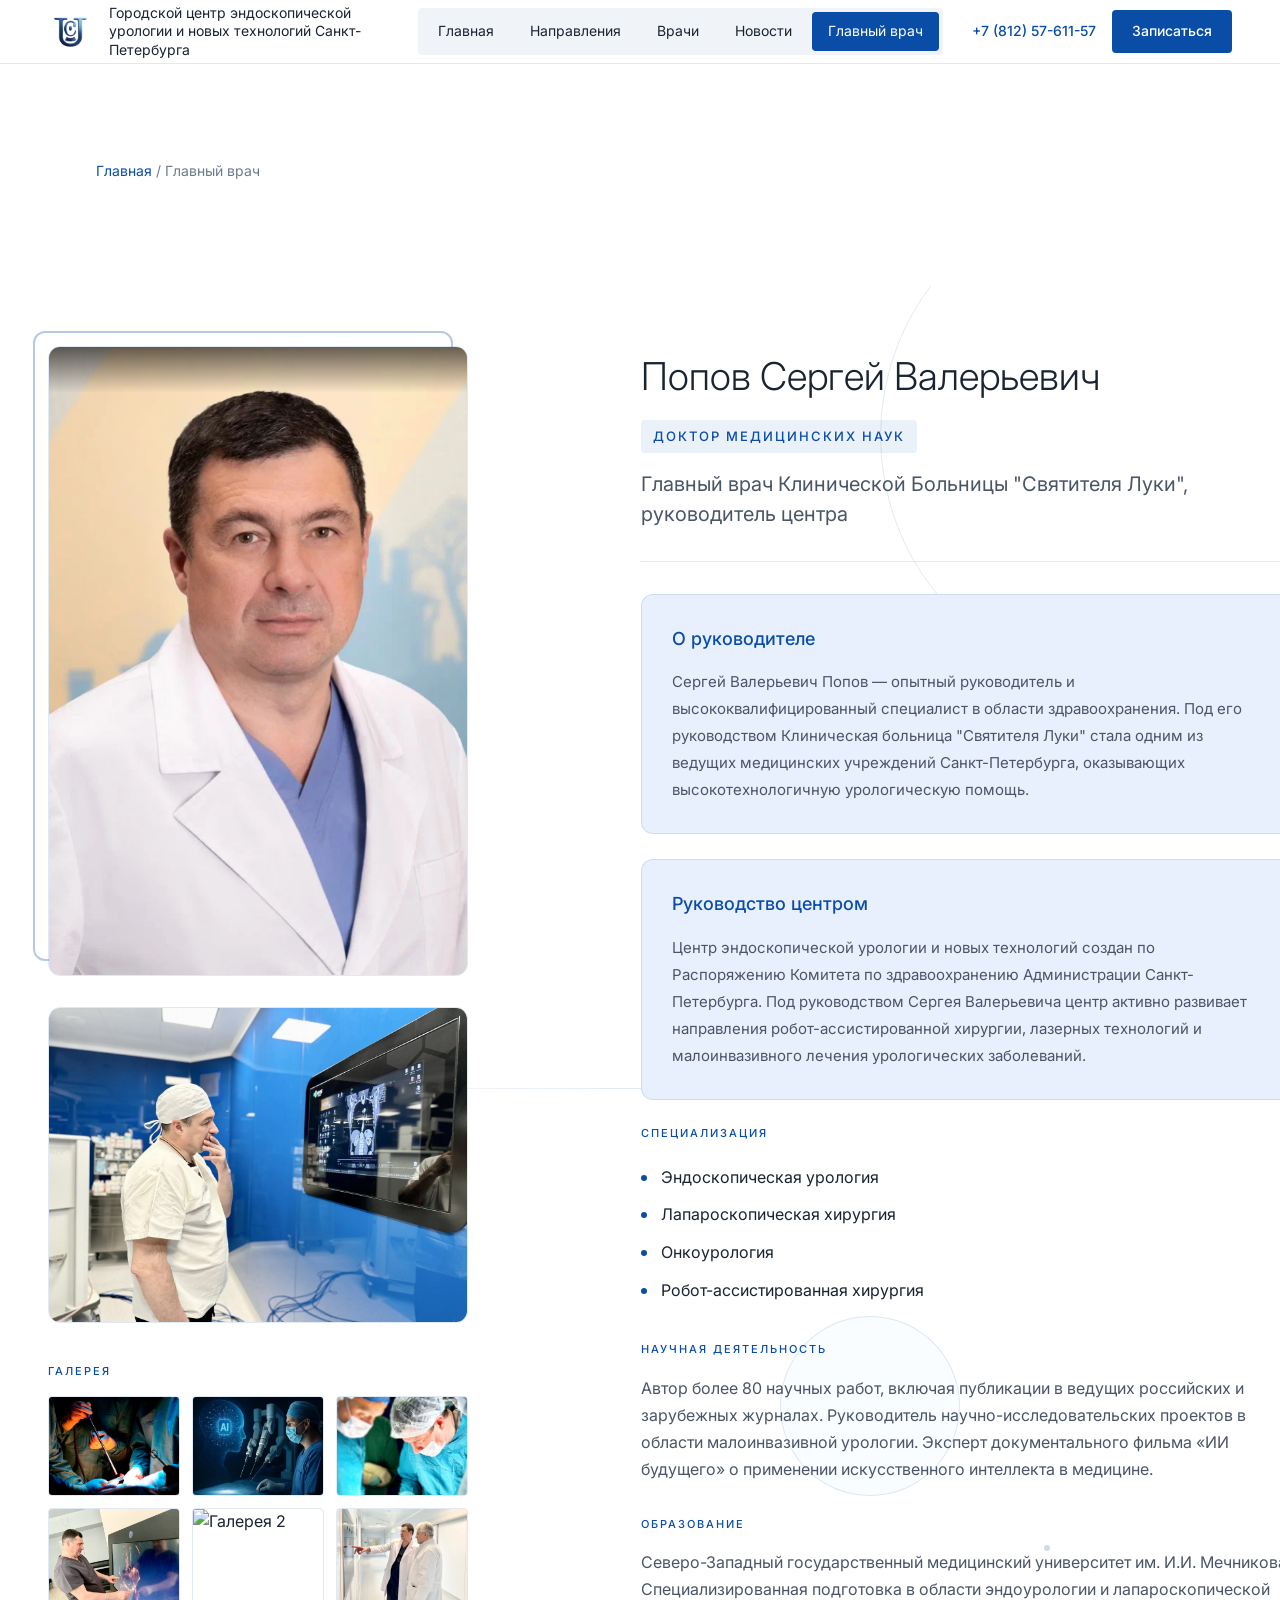
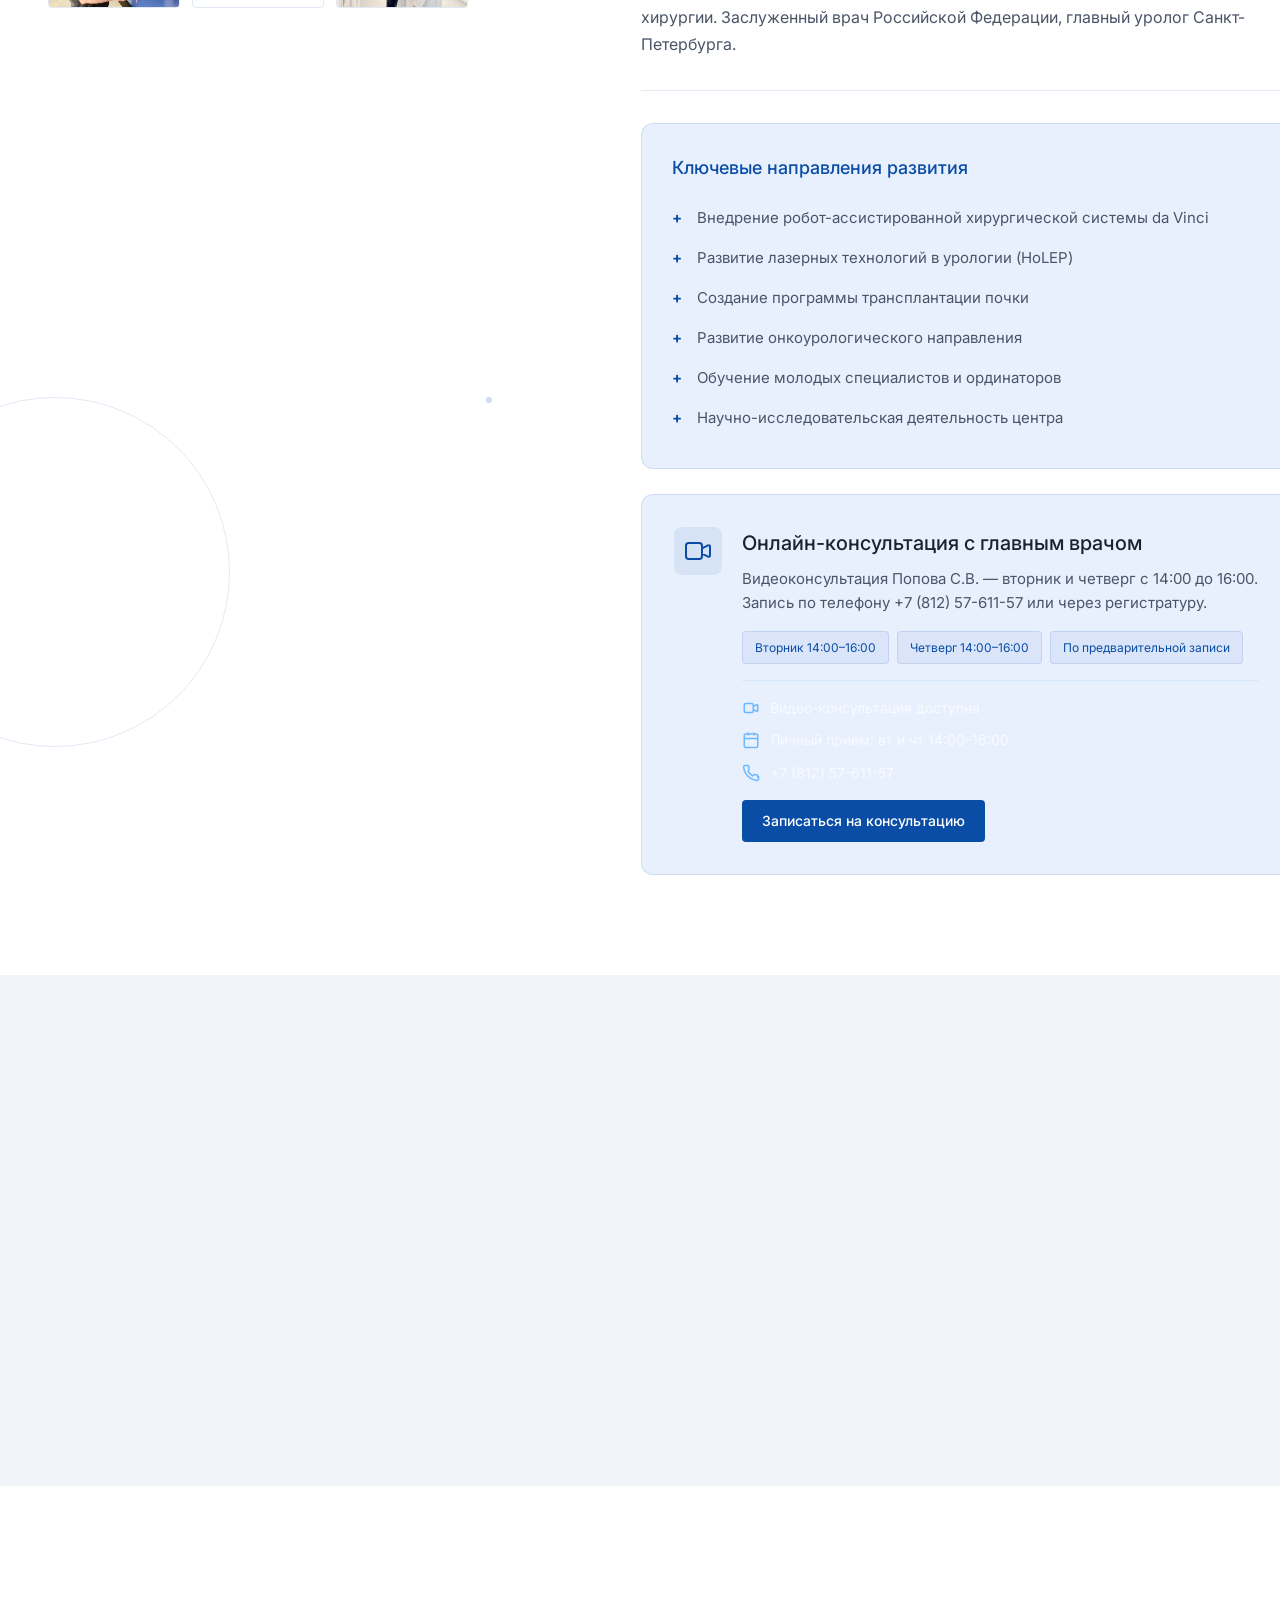
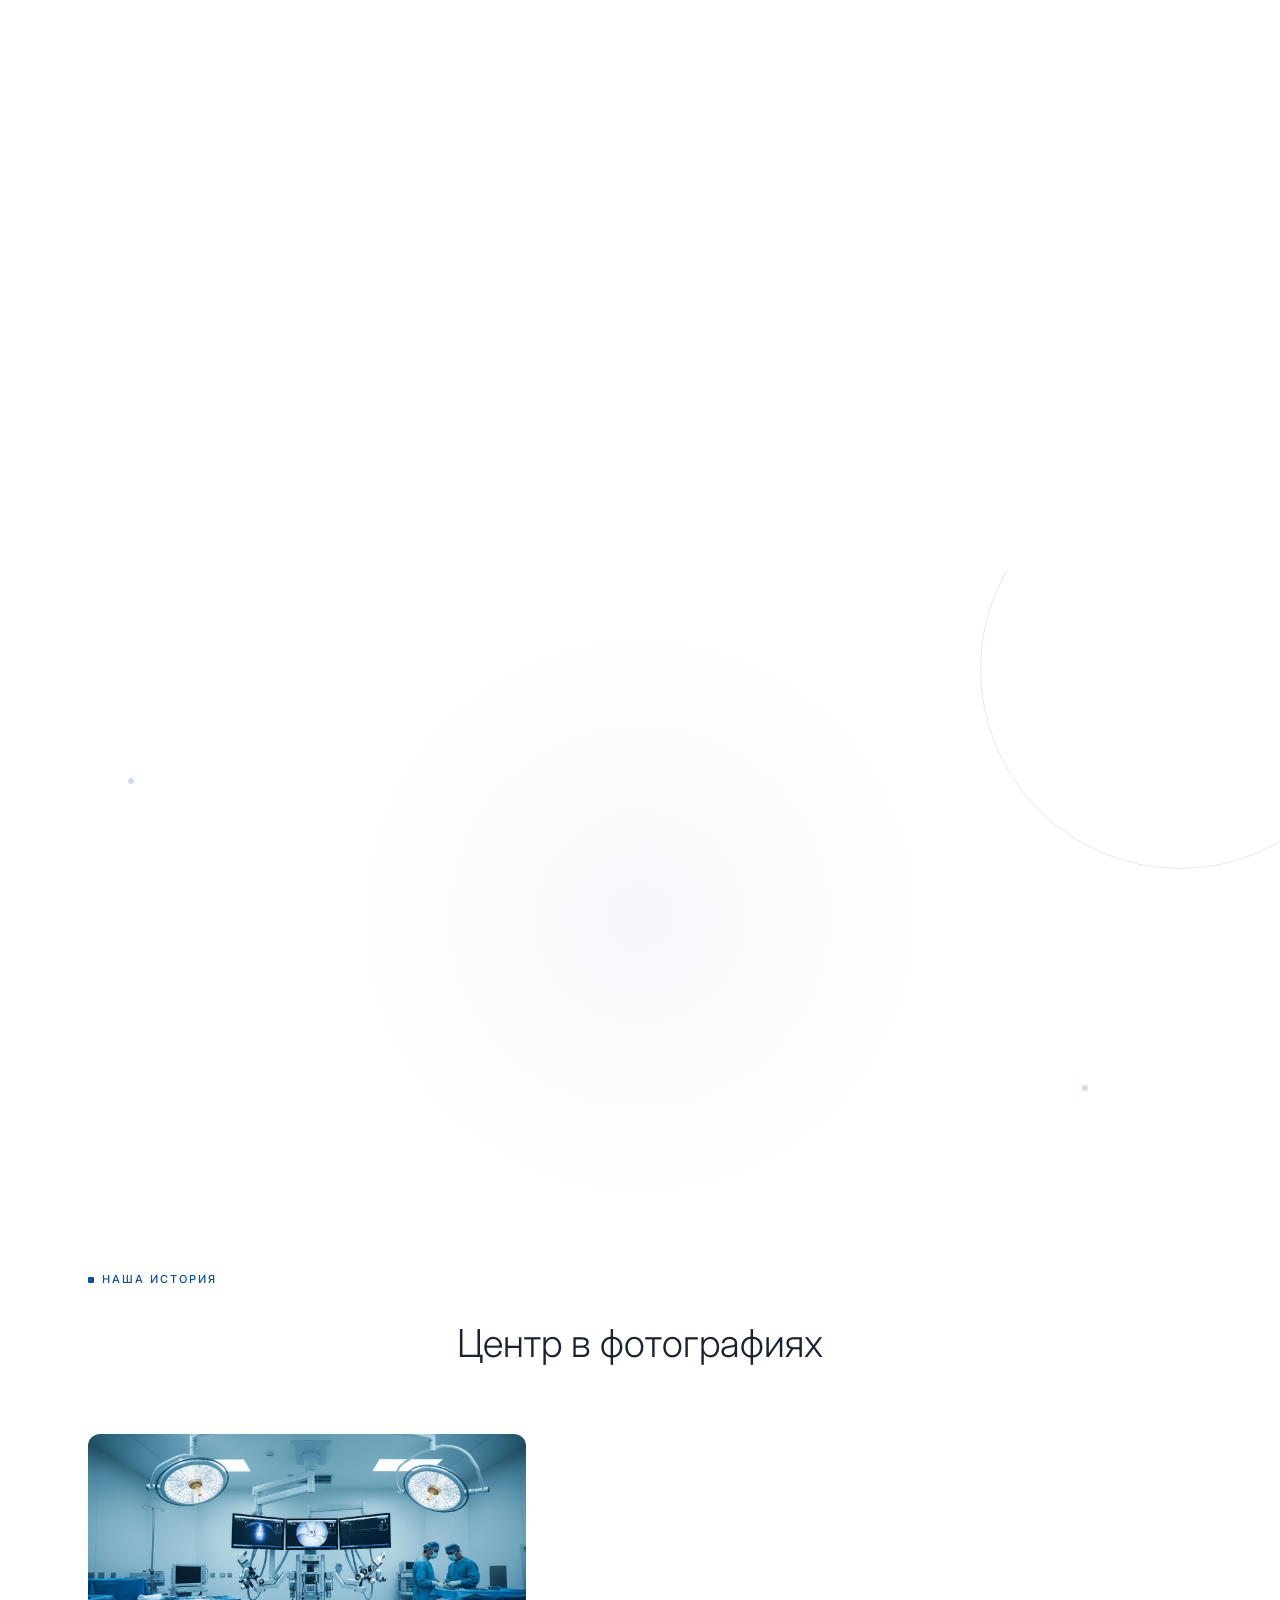
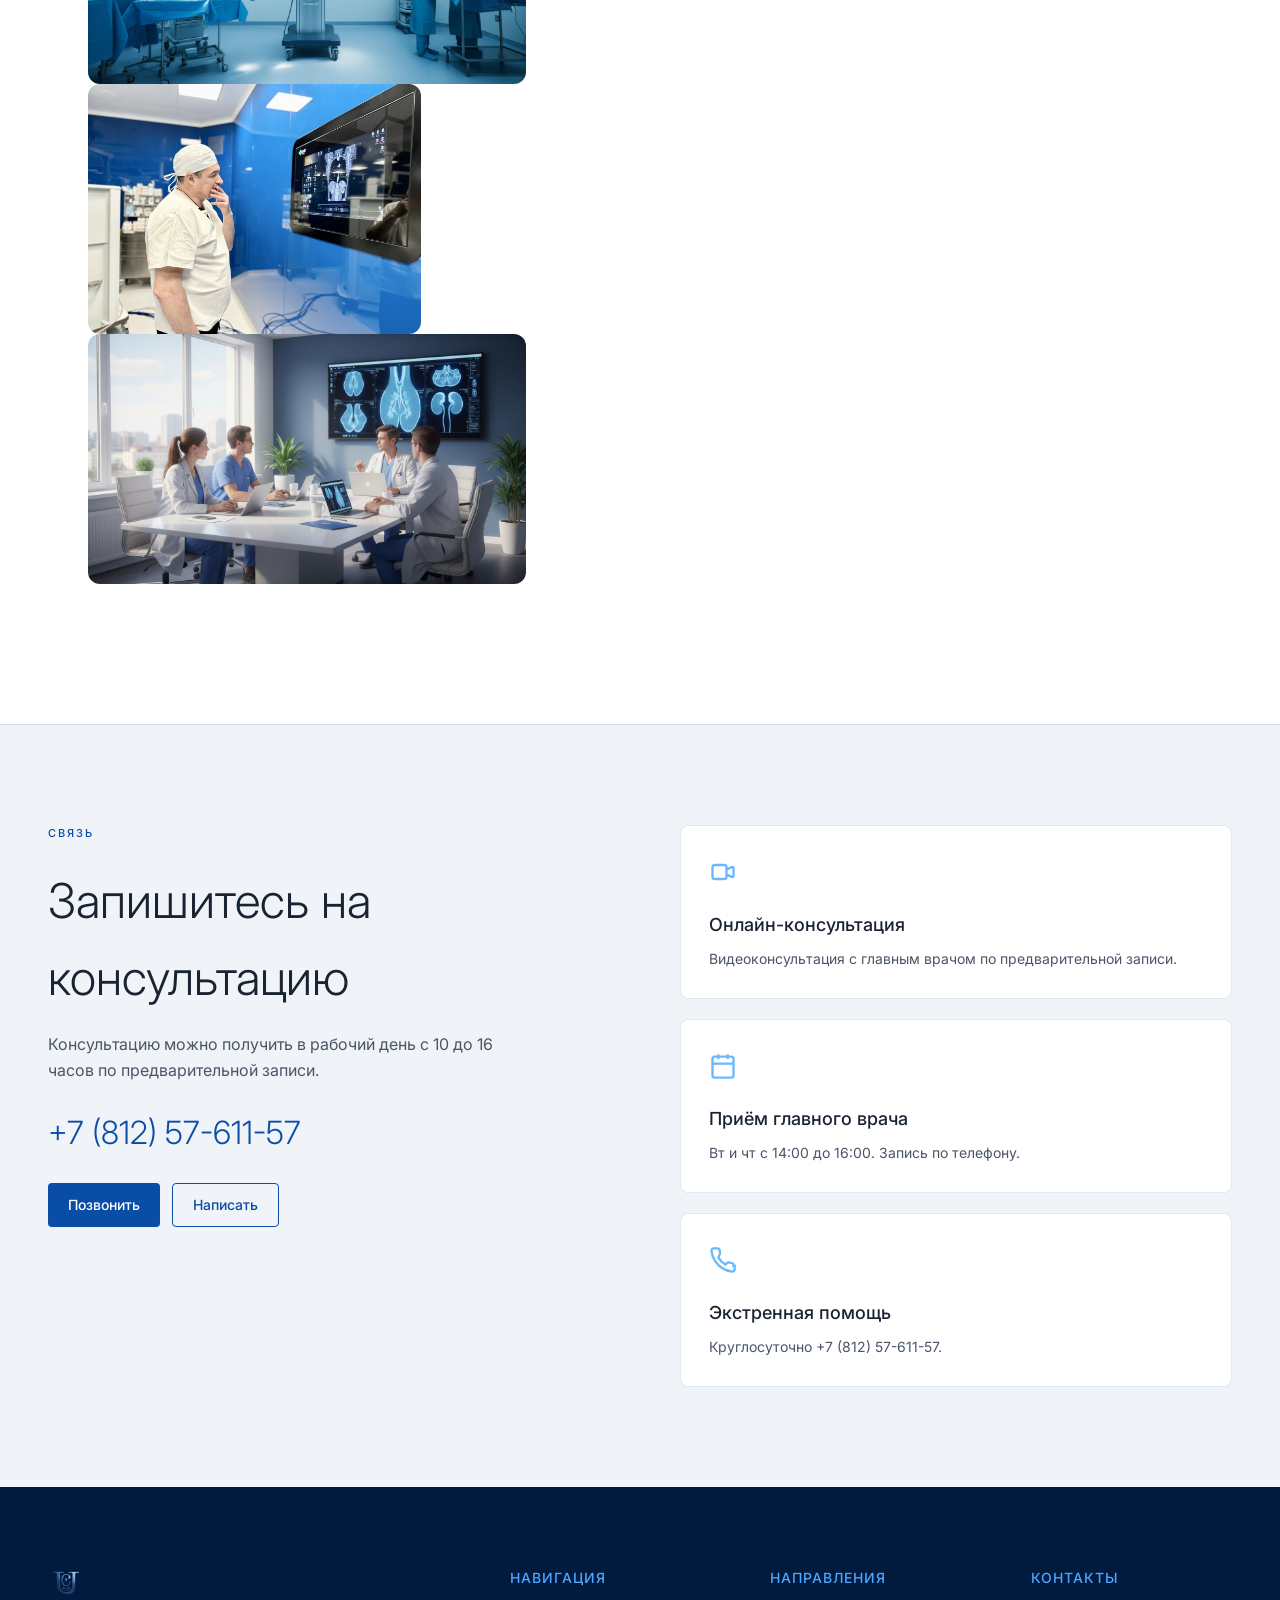
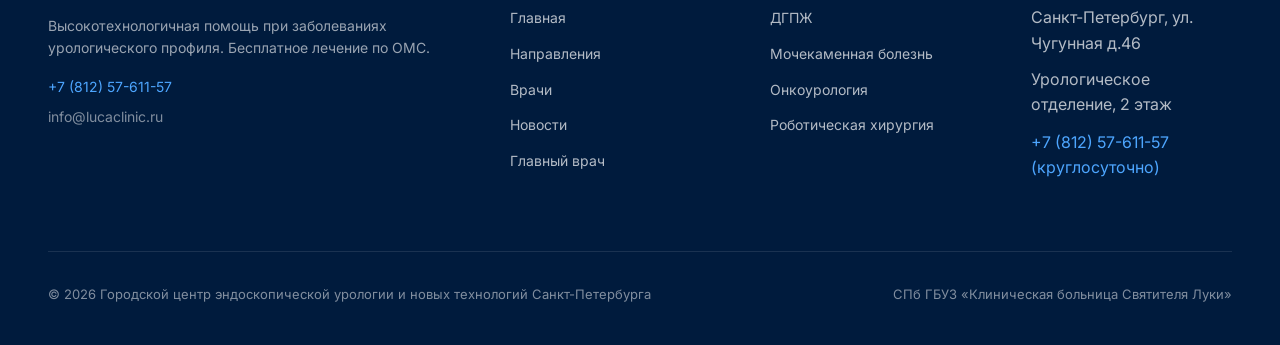
==== commit 671c038f: "Add files via upload" ====
--- a/chief.html
+++ b/chief.html
@@ -67,7 +67,6 @@
             <img src="images/surgery.jpg" alt="Операция" class="chief-gallery-img" onclick="openLightbox(0)">
             <img src="images/robot-surgery.jpg" alt="Робот-хирургия" class="chief-gallery-img" onclick="openLightbox(1)">
             <img src="images/hero-surgery.jpg" alt="Операционная" class="chief-gallery-img" onclick="openLightbox(2)">
-            <img src="images/scientific.jpg" alt="Научная деятельность" class="chief-gallery-img" onclick="openLightbox(3)">
             <img src="images/gallery-1.jpg" alt="Галерея 1" class="chief-gallery-img" onclick="openLightbox(4)">
             <img src="images/gallery-2.jpg" alt="Галерея 2" class="chief-gallery-img" onclick="openLightbox(5)">
             <img src="images/gallery-3.jpg" alt="Галерея 3" class="chief-gallery-img" onclick="openLightbox(6)">
@@ -198,15 +197,6 @@
     </div>
   </section>
 
-  <!-- QUOTE -->
-  <section class="quote-section">
-    <div class="quote-decor">
-      <svg width="80" height="80" viewBox="0 0 24 24" fill="none" stroke="rgba(107,184,255,0.15)" stroke-width="1"><path d="M3 21c3 0 7-1 7-8V5c0-1.25-.756-2.017-2-2H4c-1.25 0-2 .75-2 1.972V11c0 1.25.75 2 2 2 1 0 1 0 1 1v1c0 1-1 2-2 2s-1 .008-1 1.031V21M15 21c3 0 7-1 7-8V5c0-1.25-.757-2.017-2-2h-4c-1.25 0-2 .75-2 1.972V11c0 1.25.75 2 2 2h.75c0 2.25.25 4-2.75 4v3"/></svg>
-    </div>
-    <p class="quote-text reveal">&laquo;Наш принцип — максимально бороться с болью без разреза. Каждый пациент заслуживает индивидуального подхода и применения самых современных технологий лечения.&raquo;</p>
-    <p class="quote-author reveal">&mdash; Попов Сергей Валерьевич</p>
-  </section>
-
   <!-- DEPUTY SECTION — Vertical cards in row -->
   <section class="section" style="background:var(--bg-darker); padding-bottom:140px;">
     <div class="container">
--- a/style.css
+++ b/style.css
@@ -1,41 +1,44 @@
 /* ============================================
    Городской центр эндоскопической урологии
-   Объединённый стиль
+   СВЕТЛАЯ ТЕМА
    ============================================ */
 
 :root {
-  --bg-dark: #001B3D;
-  --bg-darker: #001233;
+  --bg-primary: #FFFFFF;
+  --bg-secondary: #F0F4F8;
+  --bg-accent: #E8F0FE;
   --bg-blue: #0A4DA6;
-  --bg-card: #0D5BC4;
-  --bg-light: #FFFFFF;
-  --bg-news: #F0F4F8;
-  --text-white: #FFFFFF;
-  --text-blue-light: #6BB8FF;
-  --text-dark: #001B3D;
-  --border-light: rgba(255, 255, 255, 0.12);
-  --gradient-blue: linear-gradient(135deg, #0A4DA6 0%, #0D5BC4 100%);
+  --bg-blue-dark: #001B3D;
+  --bg-card: #FFFFFF;
+  --text-primary: #1a2332;
+  --text-secondary: #4A5568;
+  --text-muted: #6B7B8F;
+  --text-blue: #0A4DA6;
+  --text-blue-light: #4da6ff;
+  --border-light: rgba(10, 77, 166, 0.12);
+  --border-medium: rgba(10, 77, 166, 0.2);
+  --gradient-blue: linear-gradient(135deg, #0A4DA6 0%, #1565C0 100%);
+  --gradient-light: linear-gradient(180deg, #FFFFFF 0%, #F0F4F8 100%);
   --transition: all 0.3s ease;
-  /* Дополнительные переменные из второго сайта */
-  --color-sky: #4da6ff;
-  --color-sky-light: #7accff;
-  --color-text-muted: #8fb3d3;
-  --shadow-blue: 0 0 30px rgba(77, 166, 255, 0.15);
-  --shadow-glow: 0 8px 40px rgba(77, 166, 255, 0.25);
+  --shadow-sm: 0 2px 8px rgba(10, 77, 166, 0.08);
+  --shadow-md: 0 4px 20px rgba(10, 77, 166, 0.12);
+  --shadow-lg: 0 8px 40px rgba(10, 77, 166, 0.15);
+  --shadow-glow: 0 8px 40px rgba(77, 166, 255, 0.2);
   --radius: 12px;
   --radius-lg: 20px;
 }
 
 * { margin: 0; padding: 0; box-sizing: border-box; }
-html { scroll-behavior: smooth; }
+html { scroll-behavior: smooth; overflow-x: hidden; }
 
 body {
   font-family: 'Inter', -apple-system, BlinkMacSystemFont, sans-serif;
-  background: var(--bg-dark);
-  color: var(--text-white);
+  background: var(--bg-primary);
+  color: var(--text-primary);
   line-height: 1.6;
   overflow-x: hidden;
   -webkit-font-smoothing: antialiased;
+  width: 100%;
 }
 
 a { color: inherit; text-decoration: none; }
@@ -43,7 +46,7 @@
 img { max-width: 100%; display: block; }
 
 ::-webkit-scrollbar { width: 6px; }
-::-webkit-scrollbar-track { background: var(--bg-dark); }
+::-webkit-scrollbar-track { background: var(--bg-secondary); }
 ::-webkit-scrollbar-thumb { background: var(--bg-blue); border-radius: 3px; }
 
 /* ============================================
@@ -59,33 +62,38 @@
   padding: 0 48px;
   z-index: 1000;
   transition: var(--transition);
-  background: rgba(0, 27, 61, 0.95);
+  background: rgba(255, 255, 255, 0.95);
   backdrop-filter: blur(12px);
+  border-bottom: 1px solid var(--border-light);
 }
 
 .header-left { display: flex; align-items: center; gap: 16px; }
 .header-logo { height: 40px; width: auto; }
-.header-brand {
-  font-size: 14px; font-weight: 400; color: var(--text-white);
-  max-width: 280px; line-height: 1.3;
-}
+.header-brand { font-size: 14px; font-weight: 400; color: var(--text-primary); max-width: 280px; line-height: 1.3; }
+.header-brand a { color: var(--text-primary); }
 
 .header-nav {
   display: flex; align-items: center; gap: 4px;
-  background: rgba(255,255,255,0.08);
+  background: var(--bg-secondary);
   border-radius: 4px; padding: 4px;
 }
 
 .nav-link {
   padding: 8px 16px; font-size: 14px; font-weight: 400;
-  color: var(--text-white); border-radius: 4px;
+  color: var(--text-primary); border-radius: 4px;
   transition: var(--transition); white-space: nowrap;
 }
-.nav-link:hover { background: rgba(255,255,255,0.1); }
-.nav-link.active { background: var(--text-white); color: var(--bg-blue); }
+.nav-link:hover { background: rgba(10, 77, 166, 0.08); color: var(--text-blue); }
+.nav-link.active { background: var(--bg-blue); color: #FFFFFF; }
 
 .header-right { display: flex; align-items: center; gap: 16px; }
-.header-phone { font-size: 14px; color: var(--text-blue-light); white-space: nowrap; }
+.header-phone { font-size: 14px; color: var(--text-blue); white-space: nowrap; font-weight: 500; }
+
+.menu-toggle {
+  display: none; flex-direction: column; gap: 4px;
+  background: none; padding: 8px;
+}
+.menu-toggle span { display: block; width: 24px; height: 2px; background: var(--text-primary); }
 
 /* ============================================
    BUTTONS
@@ -95,205 +103,54 @@
   padding: 10px 20px; font-size: 14px; font-weight: 500;
   border-radius: 4px; transition: var(--transition); white-space: nowrap;
 }
-.btn-white { background: var(--text-white); color: var(--bg-blue); }
-.btn-white:hover { transform: scale(1.02); box-shadow: 0 4px 20px rgba(255,255,255,0.15); }
-.btn-blue { background: var(--bg-blue); color: var(--text-white); }
-.btn-blue:hover { background: var(--bg-card); transform: scale(1.02); }
+.btn-white { background: var(--bg-blue); color: #FFFFFF; }
+.btn-white:hover { transform: scale(1.02); box-shadow: var(--shadow-md); }
+.btn-blue { background: var(--bg-blue); color: #FFFFFF; }
+.btn-blue:hover { background: var(--text-blue-light); transform: scale(1.02); }
 .btn-outline {
-  background: transparent; color: var(--text-white);
-  border: 1px solid var(--border-light);
-}
-.btn-outline:hover { border-color: var(--text-blue-light); }
+  background: transparent; color: var(--text-blue);
+  border: 1px solid var(--border-medium);
+}
+.btn-outline:hover { border-color: var(--bg-blue); background: rgba(10,77,166,0.05); }
 .btn-outline-blue {
   background: transparent; color: var(--bg-blue);
   border: 1px solid var(--bg-blue);
 }
-.btn-outline-blue:hover { background: var(--bg-blue); color: var(--text-white); }
-
-.menu-toggle {
-  display: none; flex-direction: column; gap: 4px;
-  background: none; padding: 8px;
-}
-.menu-toggle span { display: block; width: 24px; height: 2px; background: var(--text-white); }
-
-/* ============================================
-   HERO (с фоновым фото из второго сайта)
+.btn-outline-blue:hover { background: var(--bg-blue); color: #FFFFFF; }
+
+/* ============================================
+   HERO / VIDEO
    ============================================ */
 .hero {
   position: relative;
-  min-height: 100vh;
   display: flex;
   align-items: center;
   justify-content: center;
   overflow: hidden;
 }
 
-.hero-bg {
+.hero-bg { position: absolute; top: 0; left: 0; right: 0; bottom: 0; z-index: 0; }
+.hero-bg img { width: 100%; height: 100%; object-fit: cover; opacity: 0.35; }
+.hero-bg video { width: 100%; height: 100%; object-fit: cover; display: block; }
+
+.hero-video-fade {
   position: absolute;
-  top: 0; left: 0; right: 0; bottom: 0;
-  z-index: 0;
-}
-
-.hero-bg img {
-  width: 100%;
-  height: 100%;
-  object-fit: cover;
-  opacity: 0.35;
-}
-
-.hero-overlay {
-  position: absolute;
-  top: 0; left: 0; right: 0; bottom: 0;
-  background: linear-gradient(180deg, rgba(0,27,61,0.6) 0%, rgba(0,18,51,0.9) 70%, var(--bg-dark) 100%);
-  z-index: 1;
-}
-
-.hero-content {
-  position: relative;
+  bottom: 0; left: 0; right: 0;
+  height: 100px;
+  background: linear-gradient(to top, var(--bg-primary) 0%, transparent 100%);
+  pointer-events: none;
   z-index: 2;
-  text-align: center;
-  max-width: 900px;
-  padding: 120px 20px 80px;
-}
-
-.hero-badge {
-  display: inline-block;
-  background: rgba(107, 184, 255, 0.15);
-  border: 1px solid rgba(107, 184, 255, 0.3);
-  color: var(--text-blue-light);
-  padding: 8px 24px;
-  border-radius: 30px;
-  font-size: 14px;
-  font-weight: 500;
-  margin-bottom: 30px;
-  backdrop-filter: blur(10px);
-}
-
-.hero-title {
-  font-size: clamp(36px, 5vw, 64px);
-  font-weight: 300;
-  line-height: 1.15;
-  letter-spacing: -1px;
-  margin-bottom: 20px;
-  text-shadow: 0 0 60px rgba(107, 184, 255, 0.3);
-}
-
-.hero-subtitle {
-  font-size: 18px;
-  color: rgba(255,255,255,0.65);
-  margin-bottom: 40px;
-  max-width: 700px;
-  margin-left: auto;
-  margin-right: auto;
-}
-
-.hero-phone {
-  font-size: 36px;
-  font-weight: 300;
-  color: var(--text-blue-light);
-  margin-bottom: 25px;
-  display: block;
-}
-
-.hero-cta {
-  display: inline-flex; align-items: center; gap: 12px;
-  padding: 14px 28px; background: var(--text-white); color: var(--bg-blue);
-  font-size: 14px; font-weight: 500; border-radius: 4px; transition: var(--transition);
-}
-.hero-cta:hover { transform: scale(1.02); box-shadow: 0 4px 24px rgba(255,255,255,0.2); }
-
-.hero-scroll {
-  position: absolute; bottom: 48px; right: 48px; z-index: 2;
-  font-size: 11px; font-weight: 500; letter-spacing: 2px;
-  text-transform: uppercase; color: rgba(255,255,255,0.5);
-  animation: bounce 2s infinite;
-}
-@keyframes bounce { 0%,100%{transform:translateY(0)} 50%{transform:translateY(8px)} }
-
-/* ============================================
-   FEATURES BAR (из второго сайта)
-   ============================================ */
-.features-bar {
-  position: relative;
-  z-index: 3;
-  margin-top: -60px;
-  padding: 0 48px;
-}
-
-.features-grid {
-  display: grid;
-  grid-template-columns: repeat(3, 1fr);
-  gap: 24px;
-  max-width: 1200px;
-  margin: 0 auto;
-}
-
-.feature-card {
-  background: linear-gradient(180deg, #001B3D 0%, #0d1f3c 100%);
-  border: 1px solid rgba(107, 184, 255, 0.15);
-  border-radius: var(--radius-lg);
-  padding: 35px 30px;
-  text-align: center;
-  transition: var(--transition);
-  position: relative;
-  overflow: hidden;
-}
-
-.feature-card::before {
-  content: '';
-  position: absolute;
-  top: 0; left: 0; right: 0;
-  height: 3px;
-  background: linear-gradient(135deg, var(--bg-blue) 0%, var(--text-blue-light) 100%);
-  transform: scaleX(0);
-  transition: transform 0.3s ease;
-}
-
-.feature-card:hover {
-  transform: translateY(-5px);
-  box-shadow: var(--shadow-blue);
-  border-color: rgba(107, 184, 255, 0.3);
-}
-
-.feature-card:hover::before {
-  transform: scaleX(1);
-}
-
-.feature-icon {
-  width: 60px;
-  height: 60px;
-  margin: 0 auto 20px;
-  background: rgba(107, 184, 255, 0.1);
-  border-radius: 50%;
-  display: flex;
-  align-items: center;
-  justify-content: center;
-  font-size: 28px;
-}
-
-.feature-card h3 {
-  color: var(--text-white);
-  font-size: 18px;
-  font-weight: 600;
-  margin-bottom: 10px;
-}
-
-.feature-card p {
-  color: rgba(255,255,255,0.55);
-  font-size: 14px;
-  line-height: 1.6;
-}
-
-/* ============================================
-   SECTION LABELS & COMMON
+}
+
+/* ============================================
+   SECTIONS COMMON
    ============================================ */
 .section-label {
   display: inline-flex; align-items: center; gap: 8px;
   font-size: 11px; font-weight: 500; letter-spacing: 2px;
-  text-transform: uppercase; color: var(--text-blue-light); margin-bottom: 24px;
-}
-.section-label::before { content:''; width: 6px; height: 6px;
-  background: var(--text-blue-light); border-radius: 1px; }
+  text-transform: uppercase; color: var(--text-blue); margin-bottom: 24px;
+}
+.section-label::before { content:''; width: 6px; height: 6px; background: var(--text-blue); border-radius: 1px; }
 
 .container {
   max-width: 1200px;
@@ -303,16 +160,17 @@
 
 .divider {
   height: 1px;
-  background: linear-gradient(to right, transparent, rgba(107,184,255,0.2), transparent);
+  background: linear-gradient(to right, transparent, var(--border-medium), transparent);
   margin: 0 48px;
 }
 
 /* ============================================
-   ABOUT / FOUNDATION SECTION
+   FOUNDATION / ABOUT
    ============================================ */
 .foundation {
-  background: var(--bg-dark); padding: 120px 48px 160px;
-  border-top: 1px solid rgba(255,255,255,0.08);
+  background: var(--bg-primary);
+  padding: 120px 48px 160px;
+  border-top: 1px solid var(--border-light);
   position: relative; overflow: hidden;
 }
 .foundation-grid {
@@ -323,9 +181,9 @@
 .foundation-heading {
   font-size: clamp(32px, 4vw, 48px); font-weight: 300;
   line-height: 1.2; letter-spacing: -0.5px; margin-bottom: 32px;
-}
-.foundation-text { font-size: 16px; color: rgba(255,255,255,0.7);
-  line-height: 1.7; margin-bottom: 32px; }
+  color: var(--text-primary);
+}
+.foundation-text { font-size: 16px; color: var(--text-secondary); line-height: 1.7; margin-bottom: 32px; }
 .foundation-image-wrap {
   position: relative; border-radius: 12px; overflow: hidden;
   border: 1px solid var(--border-light); max-width: 420px;
@@ -339,1107 +197,342 @@
 .foundation-image-stat { font-size: 36px; font-weight: 300; color: var(--text-blue-light); }
 .foundation-image-label { font-size: 14px; color: rgba(255,255,255,0.7); }
 
-/* About section (from second site, adapted) */
-.about-grid {
-  display: grid; grid-template-columns: 1fr 1fr;
-  gap: 60px; align-items: center;
-}
+.about-grid { display: grid; grid-template-columns: 1fr 1fr; gap: 60px; align-items: center; }
 .about-content h2 {
   font-size: clamp(28px, 3vw, 40px); font-weight: 300;
-  line-height: 1.3; margin-bottom: 24px;
-}
-.about-content p {
-  color: rgba(255,255,255,0.65);
-  font-size: 16px; margin-bottom: 20px; line-height: 1.7;
-}
+  line-height: 1.3; margin-bottom: 24px; color: var(--text-primary);
+}
+.about-content p { color: var(--text-secondary); font-size: 16px; margin-bottom: 20px; line-height: 1.7; }
 .about-info-box {
-  background: rgba(107, 184, 255, 0.08);
-  border-left: 4px solid var(--text-blue-light);
+  background: var(--bg-accent);
+  border-left: 4px solid var(--text-blue);
   padding: 25px 30px;
   border-radius: 0 12px 12px 0;
   margin-top: 30px;
 }
-.about-info-box p {
-  margin: 0;
-  color: rgba(255,255,255,0.85);
-  font-size: 15px;
-}
-.about-image {
-  position: relative;
-}
-.about-image img {
-  border-radius: 20px;
-  box-shadow: var(--shadow-glow);
-  width: 100%;
-}
-.about-image::after {
-  content: '';
-  position: absolute;
-  top: -20px; right: -20px;
-  bottom: 20px; left: 20px;
-  border: 2px solid var(--text-blue-light);
-  border-radius: 20px;
-  opacity: 0.3;
-  z-index: -1;
-}
-
-/* Decorative outlines for foundation */
-.outlines { position: absolute; top: 0; right: 0; width: 50%; height: 100%;
-  z-index: 1; pointer-events: none; }
-.outline { position: absolute; border: 1px solid rgba(255,255,255,0.12);
-  border-radius: 20px; animation: float 6s ease-in-out infinite alternate; }
+.about-info-box p { margin: 0; color: var(--text-primary); font-size: 15px; }
+.about-image { position: relative; }
+.about-image img { border-radius: 20px; box-shadow: var(--shadow-glow); width: 100%; }
+
+/* Decorative outlines */
+.outlines { position: absolute; top: 0; right: 0; width: 50%; height: 100%; z-index: 1; pointer-events: none; }
+.outline { position: absolute; border: 1px solid var(--border-light); border-radius: 20px; animation: float 6s ease-in-out infinite alternate; }
 .outline-1 { width: 300px; height: 200px; top: 20%; right: 10%; }
 .outline-2 { width: 200px; height: 280px; top: 40%; right: 25%; animation-delay: -2s; }
 .outline-3 { width: 250px; height: 160px; top: 60%; right: 5%; animation-delay: -4s; }
 @keyframes float { from{transform:translateY(0)} to{transform:translateY(-10px)} }
 
-/* Section background glow */
 .section-bg-glow {
-  position: absolute;
-  top: 50%;
-  left: 50%;
-  transform: translate(-50%, -50%);
-  width: 600px;
-  height: 600px;
-  background: radial-gradient(circle, rgba(107,184,255,0.06) 0%, transparent 70%);
-  pointer-events: none;
-  z-index: 0;
+  position: absolute; top: 50%; left: 50%; transform: translate(-50%, -50%);
+  width: 600px; height: 600px;
+  background: radial-gradient(circle, rgba(10,77,166,0.04) 0%, transparent 70%);
+  pointer-events: none; z-index: 0;
 }
 
 /* ============================================
    ADVANTAGES / WHY CHOOSE US
    ============================================ */
 .advantages {
-  background: var(--bg-dark); padding: 120px 48px;
-  border-top: 1px solid rgba(255,255,255,0.08);
-  position: relative;
-  overflow: hidden;
+  background: var(--bg-secondary); padding: 120px 48px;
+  position: relative; overflow: hidden;
 }
 .advantages-container { max-width: 1200px; margin: 0 auto; }
-.advantages-heading { font-size: clamp(32px, 4vw, 48px); font-weight: 300;
-  text-align: center; margin-bottom: 12px; }
-.advantages-desc { font-size: 18px; color: rgba(255,255,255,0.6);
-  text-align: center; max-width: 500px; margin: 0 auto 60px; }
-
-/* Advantages grid from second site */
+.advantages-heading { font-size: clamp(32px, 4vw, 48px); font-weight: 300; text-align: center; margin-bottom: 12px; color: var(--text-primary); }
+.advantages-desc { font-size: 18px; color: var(--text-muted); text-align: center; max-width: 500px; margin: 0 auto 60px; }
+
 .advantages-grid {
+  display: grid; grid-template-columns: repeat(2, 1fr); gap: 30px; max-width: 1200px; margin: 0 auto;
+}
+.advantage-card {
+  position: relative; border-radius: 16px; overflow: hidden; min-height: 280px;
+  border: 1px solid var(--border-light); transition: var(--transition);
+  background: var(--bg-card);
+}
+.advantage-card:hover { transform: translateY(-6px); border-color: var(--border-medium); box-shadow: var(--shadow-lg); }
+.advantage-card-bg { position: absolute; top: 0; left: 0; width: 100%; height: 100%; background-size: cover; background-position: center; opacity: 0.1; transition: var(--transition); }
+.advantage-card:hover .advantage-card-bg { opacity: 0.2; }
+.advantage-card-content { position: relative; z-index: 2; padding: 40px; height: 100%; display: flex; flex-direction: column; }
+.advantage-card-number { font-size: 48px; font-weight: 300; color: var(--text-blue); opacity: 0.4; line-height: 1; margin-bottom: 20px; }
+.advantage-card-title { font-size: 24px; font-weight: 500; margin-bottom: 12px; color: var(--text-primary); }
+.advantage-card-text { font-size: 15px; color: var(--text-secondary); line-height: 1.6; max-width: 400px; }
+.advantage-card-line { margin-top: auto; padding-top: 24px; }
+.advantage-card-line::after { content: ''; display: block; width: 60px; height: 2px; background: var(--text-blue); opacity: 0.5; transition: var(--transition); }
+.advantage-card:hover .advantage-card-line::after { width: 100px; opacity: 1; }
+
+/* ============================================
+   DIRECTIONS HOME (compact)
+   ============================================ */
+.directions-home { background: var(--bg-primary); padding: 140px 48px; }
+.directions-header { display: flex; align-items: flex-end; justify-content: space-between; max-width: 1200px; margin: 0 auto 80px; gap: 48px; }
+.directions-header h2 { font-size: clamp(36px, 4vw, 48px); font-weight: 300; flex-shrink: 0; color: var(--text-primary); }
+.directions-header p { font-size: 16px; color: var(--text-muted); max-width: 400px; text-align: right; }
+
+.directions-list-compact {
+  max-width: 1200px;
+  margin: 0 auto;
   display: grid;
   grid-template-columns: repeat(2, 1fr);
-  gap: 30px;
-  max-width: 1200px;
-  margin: 0 auto;
-}
-
-.advantage-card {
-  position: relative;
-  border-radius: 16px;
-  overflow: hidden;
-  min-height: 280px;
-  border: 1px solid rgba(107, 184, 255, 0.15);
+  gap: 16px;
+}
+.direction-item-compact {
+  display: flex;
+  align-items: center;
+  gap: 16px;
+  padding: 20px 24px;
+  background: var(--bg-card);
+  border: 1px solid var(--border-light);
+  border-radius: var(--radius);
   transition: var(--transition);
-  background: linear-gradient(135deg, rgba(10,77,166,0.5) 0%, rgba(0,27,61,0.8) 100%);
-}
-
-.advantage-card:hover {
-  transform: translateY(-6px);
-  border-color: rgba(107, 184, 255, 0.3);
-  box-shadow: 0 20px 60px rgba(10,77,166,0.3);
-}
-
-.advantage-card-bg {
-  position: absolute;
-  top: 0; left: 0; width: 100%; height: 100%;
-  background-size: cover;
-  background-position: center;
-  opacity: 0.2;
-  transition: var(--transition);
-}
-
-.advantage-card:hover .advantage-card-bg {
-  opacity: 0.35;
-}
-
-.advantage-card-content {
-  position: relative;
-  z-index: 2;
-  padding: 40px;
-  height: 100%;
-  display: flex;
-  flex-direction: column;
-}
-
-.advantage-card-number {
-  font-size: 48px;
-  font-weight: 300;
-  color: var(--text-blue-light);
-  opacity: 0.4;
-  line-height: 1;
-  margin-bottom: 20px;
-}
-
-.advantage-card-title {
-  font-size: 24px;
-  font-weight: 500;
-  margin-bottom: 12px;
-}
-
-.advantage-card-text {
-  font-size: 15px;
-  color: rgba(255,255,255,0.7);
-  line-height: 1.6;
-  max-width: 400px;
-}
-
-.advantage-card-line {
-  margin-top: auto;
-  padding-top: 24px;
-}
-
-.advantage-card-line::after {
-  content: '';
-  display: block;
-  width: 60px;
-  height: 2px;
-  background: var(--text-blue-light);
-  opacity: 0.5;
-  transition: var(--transition);
-}
-
-.advantage-card:hover .advantage-card-line::after {
-  width: 100px;
-  opacity: 1;
-}
-
-/* ============================================
-   DIRECTIONS HOME
-   ============================================ */
-.directions-home { background: var(--bg-darker); padding: 140px 48px; }
-.directions-header {
-  display: flex; align-items: flex-end; justify-content: space-between;
-  max-width: 1200px; margin: 0 auto 80px; gap: 48px;
-}
-.directions-header h2 { font-size: clamp(36px, 4vw, 48px); font-weight: 300; flex-shrink: 0; }
-.directions-header p { font-size: 16px; color: rgba(255,255,255,0.6);
-  max-width: 400px; text-align: right; }
-
-.directions-grid {
-  display: grid; grid-template-columns: repeat(3, 1fr);
-  gap: 24px; max-width: 1200px; margin: 0 auto;
-}
-.direction-card {
-  background: var(--gradient-blue); border: 1px solid rgba(255,255,255,0.1);
-  border-radius: 12px; overflow: hidden; transition: var(--transition); position: relative;
-}
-.direction-card:nth-child(odd) { transform: translateY(-40px); }
-.direction-card:hover { transform: translateY(-44px); border-color: rgba(255,255,255,0.25);
-  box-shadow: 0 12px 40px rgba(10,77,166,0.4); }
-.direction-card-img { width: 100%; height: 200px; object-fit: cover; }
-.direction-card-content { padding: 24px 28px 28px; }
-.direction-card-label {
-  display: inline-block; font-size: 10px; font-weight: 500;
-  letter-spacing: 2px; text-transform: uppercase; color: var(--text-blue-light);
-  background: rgba(107,184,255,0.15); padding: 4px 10px; border-radius: 4px; margin-bottom: 12px;
-}
-.direction-card-title { font-size: 18px; font-weight: 500; line-height: 1.4; margin-bottom: 8px; }
-.direction-card-desc { font-size: 14px; color: rgba(255,255,255,0.6); line-height: 1.5; }
-.direction-card-arrow {
-  position: absolute; top: 16px; right: 16px; width: 32px; height: 32px;
-  background: var(--text-white); border-radius: 4px;
-  display: flex; align-items: center; justify-content: center;
-  color: var(--bg-blue); font-size: 14px;
-}
-
-/* ============================================
-   TECH SHOWCASE (из второго сайта)
-   ============================================ */
-.tech-showcase {
-  position: relative;
-  overflow: hidden;
-  border-radius: var(--radius-lg);
-  background: linear-gradient(135deg, #0d1f3c 0%, #1a3a5c 50%, #0d1f3c 100%);
-  border: 1px solid rgba(107, 184, 255, 0.2);
-}
-
-.tech-showcase-grid {
-  display: grid;
-  grid-template-columns: 1fr 1fr;
-  align-items: center;
-}
-
-.tech-showcase-content {
-  padding: 60px;
-}
-
-.tech-showcase-content h2 {
-  font-size: clamp(24px, 3vw, 36px);
-  color: var(--text-white);
-  margin-bottom: 20px;
-  font-weight: 300;
-}
-
-.tech-showcase-content p {
-  color: rgba(255,255,255,0.6);
-  font-size: 16px;
-  margin-bottom: 30px;
-  line-height: 1.8;
-}
-
-.tech-showcase-img {
-  position: relative;
-  padding: 40px;
+  cursor: pointer;
+}
+.direction-item-compact:hover {
+  border-color: var(--bg-blue);
+  box-shadow: var(--shadow-sm);
+  transform: translateX(4px);
+}
+.direction-item-icon {
+  width: 40px;
+  height: 40px;
+  border-radius: 8px;
+  background: var(--gradient-blue);
   display: flex;
   align-items: center;
   justify-content: center;
-}
-
-.tech-showcase-img img {
-  max-height: 450px;
-  filter: drop-shadow(0 0 40px rgba(107, 184, 255, 0.4));
-  transition: transform 0.5s ease;
-}
-
-.tech-showcase:hover .tech-showcase-img img {
-  transform: scale(1.03);
-}
-
-.tech-tag {
-  display: inline-block;
-  background: rgba(107, 184, 255, 0.15);
-  border: 1px solid rgba(107, 184, 255, 0.3);
-  color: var(--text-blue-light);
-  padding: 6px 16px;
-  border-radius: 20px;
-  font-size: 12px;
-  font-weight: 500;
-  margin-right: 10px;
-  margin-bottom: 10px;
-}
-
-/* ============================================
-   VIDEO SECTION
-   ============================================ */
-.video-section {
-  position: relative;
-  border-radius: 20px;
-  overflow: hidden;
-  max-width: 1200px;
-  margin: 0 auto;
-}
-
-.video-section video {
-  width: 100%;
-  height: 400px;
-  object-fit: cover;
-  display: block;
-}
-
-.video-overlay {
-  position: absolute;
-  top: 0; left: 0; right: 0; bottom: 0;
-  background: linear-gradient(135deg, rgba(0,27,61,0.7) 0%, rgba(10,77,166,0.5) 100%);
-  display: flex;
-  align-items: center;
-  justify-content: center;
-  padding: 40px;
-}
-
-.video-overlay h2 {
-  font-size: clamp(24px, 3vw, 36px);
-  font-weight: 300;
-  text-align: center;
-  max-width: 700px;
-  text-shadow: 0 0 40px rgba(0,27,61,0.5);
-}
+  color: #FFFFFF;
+  font-size: 18px;
+  flex-shrink: 0;
+}
+.direction-item-text h4 { font-size: 16px; font-weight: 500; color: var(--text-primary); margin-bottom: 2px; }
+.direction-item-text p { font-size: 13px; color: var(--text-muted); }
+.direction-item-arrow { margin-left: auto; color: var(--text-blue); font-size: 18px; flex-shrink: 0; }
+
+/* ============================================
+   TECH SHOWCASE
+   ============================================ */
+.tech-showcase { position: relative; overflow: hidden; border-radius: var(--radius-lg); background: var(--bg-secondary); border: 1px solid var(--border-light); }
+.tech-showcase-grid { display: grid; grid-template-columns: 1fr 1fr; align-items: center; }
+.tech-showcase-content { padding: 60px; }
+.tech-showcase-content h2 { font-size: clamp(24px, 3vw, 36px); color: var(--text-primary); margin-bottom: 20px; font-weight: 300; }
+.tech-showcase-content p { color: var(--text-secondary); font-size: 16px; margin-bottom: 30px; line-height: 1.8; }
+.tech-showcase-img { position: relative; padding: 40px; display: flex; align-items: center; justify-content: center; }
+.tech-showcase-img img { max-height: 450px; filter: drop-shadow(0 0 40px rgba(10, 77, 166, 0.3)); transition: transform 0.5s ease; }
+.tech-showcase:hover .tech-showcase-img img { transform: scale(1.03); }
+.tech-tag { display: inline-block; background: rgba(10, 77, 166, 0.06); border: 1px solid var(--border-light); color: var(--text-blue); padding: 6px 16px; border-radius: 20px; font-size: 12px; font-weight: 500; margin-right: 10px; margin-bottom: 10px; }
 
 /* ============================================
    STATS
    ============================================ */
-.stats-section { background: var(--bg-darker); padding: 100px 48px; }
-.stats-section h2 { font-size: clamp(28px, 3vw, 40px); font-weight: 300;
-  text-align: center; margin-bottom: 60px; }
-.stats-grid { display: grid; grid-template-columns: repeat(4, 1fr);
-  gap: 24px; max-width: 900px; margin: 0 auto; text-align: center; }
-.stat-item {
-  padding: 40px 20px;
-  background: rgba(107, 184, 255, 0.05);
-  border-radius: var(--radius);
-  border: 1px solid rgba(107, 184, 255, 0.1);
-  transition: var(--transition);
-}
-.stat-item:hover {
-  background: rgba(107, 184, 255, 0.1);
-  transform: translateY(-5px);
-}
-.stat-number { font-size: 48px; font-weight: 300; color: var(--text-blue-light); margin-bottom: 8px; }
-.stat-label { font-size: 14px; color: rgba(255,255,255,0.6); }
+.stats-section { background: var(--bg-secondary); padding: 100px 48px; }
+.stats-section h2 { font-size: clamp(28px, 3vw, 40px); font-weight: 300; text-align: center; margin-bottom: 60px; color: var(--text-primary); }
+.stats-grid { display: grid; grid-template-columns: repeat(4, 1fr); gap: 24px; max-width: 900px; margin: 0 auto; text-align: center; }
+.stat-item { padding: 40px 20px; background: var(--bg-card); border-radius: var(--radius); border: 1px solid var(--border-light); transition: var(--transition); }
+.stat-item:hover { background: var(--bg-accent); transform: translateY(-5px); box-shadow: var(--shadow-md); }
+.stat-number { font-size: 48px; font-weight: 300; color: var(--text-blue); margin-bottom: 8px; }
+.stat-label { font-size: 14px; color: var(--text-muted); }
 
 /* ============================================
    NEWSROOM
    ============================================ */
-.newsroom { background: var(--bg-light); padding: 120px 48px; position: relative; overflow: hidden; }
-.newsroom h2 { font-size: clamp(32px, 4vw, 48px); font-weight: 300;
-  color: var(--text-dark); margin-bottom: 60px; }
-.news-grid {
-  display: grid; grid-template-columns: repeat(3, 1fr);
-  gap: 24px; max-width: 1200px; margin: 0 auto;
-}
-.news-card { background: var(--bg-news); border-radius: 8px;
-  overflow: hidden; transition: var(--transition); }
-.news-card:hover { transform: translateY(-4px); box-shadow: 0 8px 24px rgba(0,27,61,0.1); }
+.newsroom { background: var(--bg-primary); padding: 120px 48px; position: relative; overflow: hidden; }
+.newsroom h2 { font-size: clamp(32px, 4vw, 48px); font-weight: 300; color: var(--text-primary); margin-bottom: 60px; }
+.news-grid { display: grid; grid-template-columns: repeat(3, 1fr); gap: 24px; max-width: 1200px; margin: 0 auto; }
+.news-card { background: var(--bg-card); border-radius: 8px; overflow: hidden; transition: var(--transition); border: 1px solid var(--border-light); }
+.news-card:hover { transform: translateY(-4px); box-shadow: var(--shadow-md); }
 .news-card-img { width: 100%; height: 200px; object-fit: cover; }
 .news-card-content { padding: 20px 24px 24px; }
 .news-card-tags { display: flex; gap: 8px; margin-bottom: 12px; flex-wrap: wrap; }
-.news-tag { font-size: 11px; font-weight: 500; letter-spacing: 1px;
-  text-transform: uppercase; color: var(--bg-blue);
-  background: rgba(10,77,166,0.1); padding: 4px 10px; border-radius: 4px; }
-.news-card-title { font-size: 18px; font-weight: 500; color: var(--text-dark);
-  line-height: 1.4; margin-bottom: 8px; }
-.news-card-desc { font-size: 14px; color: #4A5568; line-height: 1.5; }
-.news-date { color: var(--bg-blue); font-size: 13px; font-weight: 500; margin-bottom: 10px; }
+.news-tag { font-size: 11px; font-weight: 500; letter-spacing: 1px; text-transform: uppercase; color: var(--bg-blue); background: rgba(10,77,166,0.08); padding: 4px 10px; border-radius: 4px; }
+.news-card-title { font-size: 18px; font-weight: 500; color: var(--text-primary); line-height: 1.4; margin-bottom: 8px; }
+.news-card-desc { font-size: 14px; color: var(--text-secondary); line-height: 1.5; }
+.news-date { color: var(--text-blue); font-size: 13px; font-weight: 500; margin-bottom: 10px; }
 
 /* ============================================
    CTA / CONTACT
    ============================================ */
-.cta-section { background: var(--bg-light); padding: 100px 48px;
-  border-top: 1px solid #E2E8F0; }
+.cta-section { background: var(--bg-secondary); padding: 100px 48px; border-top: 1px solid var(--border-light); }
 .cta-inner { max-width: 1200px; margin: 0 auto; }
-.cta-top { display: grid; grid-template-columns: 1fr 1fr;
-  gap: 80px; align-items: start; }
-.cta-label { font-size: 11px; font-weight: 500; letter-spacing: 2px;
-  text-transform: uppercase; color: var(--bg-blue); margin-bottom: 20px; }
-.cta-heading { font-size: clamp(32px, 4vw, 48px); font-weight: 300;
-  color: var(--text-dark); margin-bottom: 16px; }
-.cta-subtext { font-size: 16px; color: #4A5568; margin-bottom: 24px;
-  max-width: 480px; line-height: 1.6; }
-.cta-phone { font-size: 32px; font-weight: 300; color: var(--bg-blue);
-  display: block; margin: 24px 0; }
+.cta-top { display: grid; grid-template-columns: 1fr 1fr; gap: 80px; align-items: start; }
+.cta-label { font-size: 11px; font-weight: 500; letter-spacing: 2px; text-transform: uppercase; color: var(--text-blue); margin-bottom: 20px; }
+.cta-heading { font-size: clamp(32px, 4vw, 48px); font-weight: 300; color: var(--text-primary); margin-bottom: 16px; }
+.cta-subtext { font-size: 16px; color: var(--text-secondary); margin-bottom: 24px; max-width: 480px; line-height: 1.6; }
+.cta-phone { font-size: 32px; font-weight: 300; color: var(--text-blue); display: block; margin: 24px 0; }
 .cta-right { display: flex; flex-direction: column; gap: 20px; }
-.cta-info-card { background: var(--bg-news); border-radius: 8px; padding: 28px;
-  border: 1px solid #E2E8F0; transition: var(--transition); }
-.cta-info-card:hover { border-color: var(--bg-blue); box-shadow: 0 4px 16px rgba(10,77,166,0.1); }
-.cta-info-icon { font-size: 28px; margin-bottom: 12px; }
-.cta-info-card h4 { font-size: 18px; font-weight: 500; color: var(--text-dark); margin-bottom: 8px; }
-.cta-info-card p { font-size: 14px; color: #4A5568; line-height: 1.6; }
-
-/* Contact section from second site */
-.contact-grid {
-  display: grid;
-  grid-template-columns: 1fr 1fr;
-  gap: 50px;
-}
-
-.contact-info h2 {
-  font-size: 32px;
-  color: var(--text-white);
-  margin-bottom: 25px;
-  font-weight: 300;
-}
-
-.contact-item {
-  display: flex;
-  align-items: flex-start;
-  gap: 15px;
-  margin-bottom: 25px;
-}
-
-.contact-item-icon {
-  width: 50px;
-  height: 50px;
-  background: rgba(107, 184, 255, 0.1);
-  border-radius: 50%;
-  display: flex;
-  align-items: center;
-  justify-content: center;
-  flex-shrink: 0;
-  font-size: 20px;
-}
-
-.contact-item h4 {
-  color: var(--text-white);
-  font-size: 16px;
-  margin-bottom: 5px;
-}
-
-.contact-item p {
-  color: rgba(255,255,255,0.55);
-  font-size: 14px;
-}
-
-.contact-form {
-  background: rgba(107, 184, 255, 0.05);
-  padding: 40px;
-  border-radius: var(--radius-lg);
-  border: 1px solid rgba(107, 184, 255, 0.1);
-}
-
-.form-group {
-  margin-bottom: 20px;
-}
-
-.form-group label {
-  display: block;
-  color: rgba(255,255,255,0.8);
-  margin-bottom: 8px;
-  font-size: 14px;
-  font-weight: 500;
-}
-
-.form-group input,
-.form-group textarea {
-  width: 100%;
-  padding: 14px 18px;
-  background: rgba(107, 184, 255, 0.05);
-  border: 1px solid rgba(107, 184, 255, 0.15);
-  border-radius: var(--radius);
-  color: var(--text-white);
-  font-size: 15px;
-  transition: var(--transition);
-  font-family: inherit;
-}
-
-.form-group input:focus,
-.form-group textarea:focus {
-  outline: none;
-  border-color: var(--text-blue-light);
-  background: rgba(107, 184, 255, 0.1);
-}
-
-.form-group textarea {
-  min-height: 120px;
-  resize: vertical;
-}
+.cta-info-card { background: var(--bg-card); border-radius: 8px; padding: 28px; border: 1px solid var(--border-light); transition: var(--transition); }
+.cta-info-card:hover { border-color: var(--bg-blue); box-shadow: var(--shadow-sm); }
+.cta-info-icon { font-size: 28px; margin-bottom: 12px; color: var(--text-blue); }
+.cta-info-card h4 { font-size: 18px; font-weight: 500; color: var(--text-primary); margin-bottom: 8px; }
+.cta-info-card p { font-size: 14px; color: var(--text-secondary); line-height: 1.6; }
+
+.contact-grid { display: grid; grid-template-columns: 1fr 1fr; gap: 50px; }
+.contact-info h2 { font-size: 32px; color: var(--text-primary); margin-bottom: 25px; font-weight: 300; }
+.contact-item { display: flex; align-items: flex-start; gap: 15px; margin-bottom: 25px; }
+.contact-item-icon { width: 50px; height: 50px; background: rgba(10, 77, 166, 0.08); border-radius: 50%; display: flex; align-items: center; justify-content: center; flex-shrink: 0; font-size: 20px; color: var(--text-blue); }
+.contact-item h4 { color: var(--text-primary); font-size: 16px; margin-bottom: 5px; }
+.contact-item p { color: var(--text-muted); font-size: 14px; }
+.contact-form { background: var(--bg-card); padding: 40px; border-radius: var(--radius-lg); border: 1px solid var(--border-light); }
+.form-group { margin-bottom: 20px; }
+.form-group label { display: block; color: var(--text-primary); margin-bottom: 8px; font-size: 14px; font-weight: 500; }
+.form-group input, .form-group textarea { width: 100%; padding: 14px 18px; background: var(--bg-secondary); border: 1px solid var(--border-light); border-radius: var(--radius); color: var(--text-primary); font-size: 15px; transition: var(--transition); font-family: inherit; }
+.form-group input:focus, .form-group textarea:focus { outline: none; border-color: var(--text-blue); background: var(--bg-accent); }
+.form-group textarea { min-height: 120px; resize: vertical; }
 
 /* ============================================
    FOOTER
    ============================================ */
-.footer { background: var(--bg-dark); padding: 80px 48px 40px; }
-.footer-grid { display: grid; grid-template-columns: 1.2fr 1fr 1fr;
-  gap: 60px; max-width: 1200px; margin: 0 auto 60px; }
+.footer { background: var(--bg-blue-dark); padding: 80px 48px 40px; }
+.footer-grid { display: grid; grid-template-columns: 1.2fr 1fr 1fr; gap: 60px; max-width: 1200px; margin: 0 auto 60px; }
 .footer-grid-4 { grid-template-columns: 2fr 1fr 1fr 1fr; }
-.footer-title { font-size: 24px; font-weight: 300; margin-bottom: 20px; }
-.footer-nav-title { font-size: 14px; font-weight: 500; letter-spacing: 1px;
-  text-transform: uppercase; color: var(--text-blue-light); margin-bottom: 16px; }
+.footer-title { font-size: 24px; font-weight: 300; margin-bottom: 20px; color: #FFFFFF; }
+.footer-nav-title { font-size: 14px; font-weight: 500; letter-spacing: 1px; text-transform: uppercase; color: var(--text-blue-light); margin-bottom: 16px; }
 .footer-nav-links, .footer-links { list-style: none; }
-.footer-nav-links li, .footer-links li { margin-bottom: 10px; }
+.footer-nav-links li, .footer-links li { margin-bottom: 10px; color: rgba(255,255,255,0.7); }
 .footer-nav-links a, .footer-links a { font-size: 14px; color: rgba(255,255,255,0.7); transition: var(--transition); }
-.footer-nav-links a:hover, .footer-links a:hover { color: var(--text-white); }
-.footer-bottom { display: flex; align-items: center; justify-content: space-between;
-  max-width: 1200px; margin: 0 auto; padding-top: 32px;
-  border-top: 1px solid var(--border-light); }
+.footer-nav-links a:hover, .footer-links a:hover { color: #FFFFFF; }
+.footer-bottom { display: flex; align-items: center; justify-content: space-between; max-width: 1200px; margin: 0 auto; padding-top: 32px; border-top: 1px solid rgba(255,255,255,0.1); }
 .footer-logo { height: 32px; }
 .footer-copyright { font-size: 13px; color: rgba(255,255,255,0.5); }
 
 /* ============================================
    PAGE HEADER
    ============================================ */
-.page-header { background: var(--bg-dark); padding: 160px 48px 80px;
-  position: relative; overflow: hidden; }
+.page-header { background: var(--bg-secondary); padding: 160px 48px 80px; position: relative; overflow: hidden; }
 .page-header-centered { text-align: center; }
-.page-header-centered p { max-width: 700px; margin: 0 auto; }
-.breadcrumb { font-size: 14px; color: rgba(255,255,255,0.5); margin-bottom: 24px; }
-.breadcrumb a { transition: var(--transition); }
-.breadcrumb a:hover { color: var(--text-white); }
-.page-header h1 { font-size: clamp(36px, 5vw, 56px); font-weight: 300; margin-bottom: 20px; }
-.page-header p { font-size: 18px; color: rgba(255,255,255,0.7); max-width: 600px; line-height: 1.6; }
-
-/* ============================================
-   DIRECTIONS PAGE (expanded from second site)
-   ============================================ */
-.directions-page { background: var(--bg-darker); padding: 100px 48px; }
-
-.direction-section {
-  margin-bottom: 50px;
-}
-
-.direction-section-header {
-  display: flex;
-  align-items: center;
-  gap: 20px;
-  margin-bottom: 30px;
-  padding-bottom: 25px;
-  border-bottom: 1px solid rgba(107, 184, 255, 0.15);
-}
-
-.direction-section-header img {
-  width: 100px;
-  height: 100px;
-  object-fit: cover;
-  border-radius: var(--radius);
-  border: 1px solid rgba(107, 184, 255, 0.2);
-}
-
-.direction-section-header h2 {
-  font-size: clamp(22px, 3vw, 32px);
-  font-weight: 300;
-  margin-bottom: 10px;
-}
-
-.direction-section-header p {
-  color: rgba(255,255,255,0.6);
-  font-size: 16px;
-}
-
-.treatment-list {
-  display: grid;
-  grid-template-columns: 1fr 1fr;
-  gap: 15px;
-  list-style: none;
-}
-
-.treatment-item {
-  background: rgba(107, 184, 255, 0.05);
-  border: 1px solid rgba(107, 184, 255, 0.12);
-  border-radius: var(--radius);
-  padding: 24px 28px;
-  transition: var(--transition);
-}
-
-.treatment-item:hover {
-  border-color: rgba(107, 184, 255, 0.3);
-  background: rgba(107, 184, 255, 0.08);
-}
-
-.treatment-item h4 {
-  color: var(--text-blue-light);
-  font-size: 16px;
-  font-weight: 500;
-  margin-bottom: 10px;
-}
-
-.treatment-item p {
-  color: rgba(255,255,255,0.55);
-  font-size: 14px;
-  line-height: 1.6;
-}
-
-/* Direction expanded cards (original style) */
-.direction-expanded { background: var(--gradient-blue);
-  border: 1px solid rgba(255,255,255,0.1); border-radius: 12px;
-  overflow: hidden; margin-bottom: 24px; transition: var(--transition); }
-.direction-expanded:hover { border-color: rgba(255,255,255,0.25); }
-.direction-expanded-img { width: 100%; height: 240px; object-fit: cover; }
-.direction-expanded-content { padding: 32px; }
-.direction-expanded-label { font-size: 11px; font-weight: 500; letter-spacing: 2px;
-  text-transform: uppercase; color: var(--text-blue-light); margin-bottom: 12px; }
-.direction-expanded-title { font-size: 24px; font-weight: 500; margin-bottom: 12px; }
-.direction-expanded-desc { font-size: 16px; color: rgba(255,255,255,0.7);
-  line-height: 1.6; margin-bottom: 20px; }
-.direction-subitems { list-style: none; display: grid; grid-template-columns: repeat(2, 1fr); gap: 8px; }
-.direction-subitems li { font-size: 14px; color: rgba(255,255,255,0.7);
-  padding-left: 16px; position: relative; }
-.direction-subitems li::before { content:''; position: absolute; left: 0; top: 10px;
-  width: 6px; height: 6px; background: var(--text-blue-light); border-radius: 50%; }
-
-/* ============================================
-   ADDITIONAL DIRECTIONS
-   ============================================ */
-.additional-section { background: var(--bg-dark); padding: 100px 48px; }
-.additional-section h2 { font-size: clamp(28px, 3vw, 40px); font-weight: 300; margin-bottom: 60px; }
-.additional-grid { display: grid; grid-template-columns: repeat(3, 1fr);
-  gap: 24px; max-width: 1200px; }
-.additional-card { background: var(--bg-card); border-radius: 8px;
-  overflow: hidden; transition: var(--transition); }
-.additional-card:hover { transform: translateY(-4px); }
-.additional-card-img { width: 100%; height: 200px; object-fit: cover; }
-.additional-card-content { padding: 24px; }
-.additional-card-title { font-size: 20px; font-weight: 500; margin-bottom: 8px; }
-.additional-card-desc { font-size: 14px; color: rgba(255,255,255,0.6); line-height: 1.5; }
-
-/* ============================================
-   EDUCATION
-   ============================================ */
-.education-section { background: var(--bg-darker); padding: 100px 48px;
-  position: relative; overflow: hidden; }
-.education-visual { position: absolute; top: 0; left: 0; width: 100%; height: 100%;
-  z-index: 1; pointer-events: none; }
-.edu-circle { position: absolute; border-radius: 50%; border: 1px solid rgba(107,184,255,0.1); }
-.edu-circle-1 { width: 400px; height: 400px; top: -100px; right: -100px; }
-.edu-circle-2 { width: 250px; height: 250px; bottom: 10%; left: -80px; }
-.edu-circle-3 { width: 150px; height: 150px; top: 40%; right: 20%;
-  background: rgba(107,184,255,0.03); }
-.edu-line { position: absolute; background: linear-gradient(to right, transparent, rgba(107,184,255,0.15), transparent); height: 1px; }
-.edu-line-1 { width: 60%; top: 30%; left: 20%; }
-.edu-line-2 { width: 40%; bottom: 25%; right: 10%; }
-.edu-dot { position: absolute; width: 8px; height: 8px;
-  background: var(--text-blue-light); border-radius: 50%; opacity: 0.3; }
-.edu-dot-1 { top: 20%; left: 15%; }
-.edu-dot-2 { top: 60%; right: 30%; }
-.edu-dot-3 { bottom: 20%; left: 40%; }
-
-.education-grid { display: grid; grid-template-columns: 1fr 1fr;
-  gap: 80px; max-width: 1200px; align-items: center; position: relative; z-index: 2; }
-.education-content h2 { font-size: clamp(24px, 3vw, 40px); font-weight: 300; margin-bottom: 20px; }
-.education-content > p { font-size: 16px; color: rgba(255,255,255,0.6);
-  margin-bottom: 32px; line-height: 1.6; }
-.education-list { list-style: none; }
-.education-list li { font-size: 15px; color: rgba(255,255,255,0.8);
-  padding: 14px 0; padding-left: 24px; position: relative;
-  border-bottom: 1px solid var(--border-light); line-height: 1.5; }
-.education-list li::before { content:''; position: absolute; left: 0; top: 22px;
-  width: 8px; height: 8px; background: var(--text-blue-light); border-radius: 2px; }
-.education-visual-col { position: relative; }
-.education-img { width: 100%; border-radius: 12px; border: 1px solid var(--border-light); margin-bottom: 24px; }
-.edu-stats { display: flex; gap: 32px; }
-.edu-stat { text-align: center; }
-.edu-stat-num { display: block; font-size: 32px; font-weight: 300; color: var(--text-blue-light); }
-.edu-stat-label { font-size: 13px; color: rgba(255,255,255,0.55); }
+.page-header-centered p { max-width: 700px; margin: 0 auto; color: var(--text-secondary); }
+.breadcrumb { font-size: 14px; color: var(--text-muted); margin-bottom: 24px; }
+.breadcrumb a { transition: var(--transition); color: var(--text-blue); }
+.breadcrumb a:hover { color: var(--text-primary); }
+.page-header h1 { font-size: clamp(36px, 5vw, 56px); font-weight: 300; margin-bottom: 20px; color: var(--text-primary); }
+.page-header p { font-size: 18px; color: var(--text-secondary); max-width: 600px; line-height: 1.6; }
+
+/* ============================================
+   DIRECTIONS PAGE
+   ============================================ */
+.directions-page { background: var(--bg-primary); padding: 100px 48px; }
+.direction-section { margin-bottom: 50px; }
+.direction-section-header { display: flex; align-items: center; gap: 20px; margin-bottom: 30px; padding-bottom: 25px; border-bottom: 1px solid var(--border-light); }
+.direction-section-header img { width: 100px; height: 100px; object-fit: cover; border-radius: var(--radius); border: 1px solid var(--border-light); }
+.direction-section-header h2 { font-size: clamp(22px, 3vw, 32px); font-weight: 300; margin-bottom: 10px; color: var(--text-primary); }
+.direction-section-header p { color: var(--text-muted); font-size: 16px; }
+.treatment-list { display: grid; grid-template-columns: 1fr 1fr; gap: 15px; list-style: none; }
+.treatment-item { background: var(--bg-secondary); border: 1px solid var(--border-light); border-radius: var(--radius); padding: 24px 28px; transition: var(--transition); }
+.treatment-item:hover { border-color: var(--border-medium); background: var(--bg-accent); }
+.treatment-item h4 { color: var(--text-blue); font-size: 16px; font-weight: 500; margin-bottom: 10px; }
+.treatment-item p { color: var(--text-secondary); font-size: 14px; line-height: 1.6; }
 
 /* ============================================
    DOCTORS PAGE
    ============================================ */
+.doctors-page { background: var(--bg-primary); padding: 100px 48px; position: relative; overflow: hidden; }
 .leadership-section { margin-bottom: 80px; max-width: 1200px; margin-left: auto; margin-right: auto; }
-.leadership-section h2 { font-size: 32px; font-weight: 300;
-  color: var(--text-blue-light); margin-bottom: 40px; }
-
-/* Doctor cards - main site style */
-.doc-grid { display: grid; grid-template-columns: repeat(4, 1fr);
-  gap: 24px; max-width: 1200px; margin: 0 auto; }
+.leadership-section h2 { font-size: 32px; font-weight: 300; color: var(--text-blue); margin-bottom: 40px; }
+
+.doc-grid { display: grid; grid-template-columns: repeat(4, 1fr); gap: 24px; max-width: 1200px; margin: 0 auto; }
 .doc-card { text-align: center; transition: var(--transition); }
 .doc-card:hover { transform: translateY(-4px); }
-.doc-card-photo {
-  aspect-ratio: 1 / 1;
-  background: #DEE5EC;
-  border-radius: 12px;
-  overflow: hidden;
-  margin-bottom: 20px;
-  display: flex;
-  align-items: center;
-  justify-content: center;
-}
-.doc-card-photo img {
-  width: 100%;
-  height: 100%;
-  object-fit: cover;
-  display: block;
-}
-.doc-card-initials {
-  font-size: 72px;
-  font-weight: 300;
-  color: var(--bg-blue);
-  text-transform: uppercase;
-  line-height: 1;
-}
-.doc-card-name {
-  font-size: 18px;
-  font-weight: 500;
-  color: var(--text-white);
-  margin-bottom: 6px;
-}
-.doc-card-name a { color: white; transition: var(--transition); }
+.doc-card-photo { aspect-ratio: 1 / 1; background: #DEE5EC; border-radius: 12px; overflow: hidden; margin-bottom: 20px; display: flex; align-items: center; justify-content: center; }
+.doc-card-photo img { width: 100%; height: 100%; object-fit: cover; display: block; }
+.doc-card-initials { font-size: 72px; font-weight: 300; color: var(--bg-blue); text-transform: uppercase; line-height: 1; }
+.doc-card-name { font-size: 18px; font-weight: 500; color: var(--text-primary); margin-bottom: 6px; }
+.doc-card-name a { color: inherit; transition: var(--transition); }
 .doc-card-name a:hover { color: var(--bg-blue); }
-.doc-card-role {
-  font-size: 11px;
-  font-weight: 500;
-  letter-spacing: 1.5px;
-  text-transform: uppercase;
-  color: #6B7B8F;
-  margin-bottom: 4px;
-  line-height: 1.4;
-}
-.doc-card-degree {
-  font-size: 13px;
-  color: #8A9AAF;
-}
-
-/* Dark background variant */
-.doc-card-photo-dark {
-  aspect-ratio: 1 / 1;
-  background: #DEE5EC;
-  border-radius: 12px;
-  overflow: hidden;
-  margin-bottom: 20px;
-  display: flex;
-  align-items: center;
-  justify-content: center;
-}
-.doc-card-initials-dark {
-  font-size: 72px;
-  font-weight: 300;
-  color: var(--bg-blue);
-  text-transform: uppercase;
-  line-height: 1;
-}
-.doc-card-name-dark {
-  font-size: 18px;
-  font-weight: 500;
-  color: var(--text-white);
-  margin-bottom: 6px;
-}
+.doc-card-role { font-size: 11px; font-weight: 500; letter-spacing: 1.5px; text-transform: uppercase; color: #6B7B8F; margin-bottom: 4px; line-height: 1.4; }
+.doc-card-degree { font-size: 13px; color: #8A9AAF; }
+
+.doc-card-photo-dark { aspect-ratio: 1 / 1; background: #DEE5EC; border-radius: 12px; overflow: hidden; margin-bottom: 20px; display: flex; align-items: center; justify-content: center; }
+.doc-card-initials-dark { font-size: 72px; font-weight: 300; color: var(--bg-blue); text-transform: uppercase; line-height: 1; }
+.doc-card-name-dark { font-size: 18px; font-weight: 500; color: var(--text-primary); margin-bottom: 6px; }
 .doc-card-name-dark a { color: inherit; transition: var(--transition); }
-.doc-card-name-dark a:hover { color: var(--text-blue-light); }
-.doc-card-role-dark {
-  font-size: 11px;
-  font-weight: 500;
-  letter-spacing: 1.5px;
-  text-transform: uppercase;
-  color: rgba(255,255,255,0.5);
-  margin-bottom: 4px;
-  line-height: 1.4;
-}
-.doc-card-degree-dark {
-  font-size: 13px;
-  color: var(--text-blue-light);
-}
+.doc-card-name-dark a:hover { color: var(--text-blue); }
+.doc-card-role-dark { font-size: 11px; font-weight: 500; letter-spacing: 1.5px; text-transform: uppercase; color: var(--text-muted); margin-bottom: 4px; line-height: 1.4; }
+.doc-card-degree-dark { font-size: 13px; color: var(--text-blue); }
 
 /* ============================================
    CHIEF DOCTOR PAGE
    ============================================ */
-.chief-profile-section { background: var(--bg-dark); padding: 60px 48px 100px; }
-.chief-grid { display: grid; grid-template-columns: 45% 55%;
-  gap: 60px; max-width: 1200px; margin: 0 auto; align-items: start; }
-
-.chief-photo-main {
-  width: 100%; max-width: 420px; border-radius: 12px;
-  border: 1px solid var(--border-light);
-  position: relative;
-}
-
-.chief-photo-main img {
-  width: 100%;
-  border-radius: 12px;
-  box-shadow: var(--shadow-glow);
-}
-
-/* Decorative frame around portrait */
-.chief-photo-wrap {
-  position: relative;
-  display: inline-block;
-}
-
-.chief-photo-wrap::before {
-  content: '';
-  position: absolute;
-  top: -15px; left: -15px;
-  right: 15px; bottom: 15px;
-  border: 2px solid var(--text-blue-light);
-  border-radius: 12px;
-  opacity: 0.3;
-  z-index: -1;
-}
-
-.chief-photo-secondary { width: 100%; max-width: 420px; border-radius: 12px;
-  margin-top: 24px; border: 1px solid var(--border-light); }
-.chief-name { font-size: clamp(28px, 3vw, 42px); font-weight: 300; margin-bottom: 12px; }
-.chief-degree { display: inline-block; font-size: 13px; font-weight: 500;
-  letter-spacing: 2px; text-transform: uppercase; color: var(--text-blue-light);
-  background: rgba(107,184,255,0.1); padding: 6px 12px; border-radius: 4px; margin-bottom: 16px; }
-.chief-title { font-size: 20px; color: rgba(255,255,255,0.8);
-  margin-bottom: 32px; line-height: 1.5; }
-.chief-divider { height: 1px; background: rgba(255,255,255,0.15); margin: 32px 0; }
-.chief-about { font-size: 16px; color: rgba(255,255,255,0.7); line-height: 1.7; margin-bottom: 32px; }
-.chief-subsection-title { font-size: 11px; font-weight: 500; letter-spacing: 2px;
-  text-transform: uppercase; color: var(--text-blue-light); margin-bottom: 16px; }
+.chief-profile-section { background: var(--bg-primary); padding: 60px 48px 100px; }
+.chief-grid { display: grid; grid-template-columns: 45% 55%; gap: 60px; max-width: 1200px; margin: 0 auto; align-items: start; }
+.chief-photo-main { width: 100%; max-width: 420px; border-radius: 12px; border: 1px solid var(--border-light); position: relative; }
+.chief-photo-main img { width: 100%; border-radius: 12px; box-shadow: var(--shadow-glow); }
+.chief-photo-wrap { position: relative; display: inline-block; }
+.chief-photo-wrap::before { content: ''; position: absolute; top: -15px; left: -15px; right: 15px; bottom: 15px; border: 2px solid var(--text-blue); border-radius: 12px; opacity: 0.3; z-index: -1; }
+.chief-photo-secondary { width: 100%; max-width: 420px; border-radius: 12px; margin-top: 24px; border: 1px solid var(--border-light); }
+.chief-name { font-size: clamp(28px, 3vw, 42px); font-weight: 300; margin-bottom: 12px; color: var(--text-primary); }
+.chief-degree { display: inline-block; font-size: 13px; font-weight: 500; letter-spacing: 2px; text-transform: uppercase; color: var(--text-blue); background: rgba(10,77,166,0.08); padding: 6px 12px; border-radius: 4px; margin-bottom: 16px; }
+.chief-title { font-size: 20px; color: var(--text-secondary); margin-bottom: 32px; line-height: 1.5; }
+.chief-divider { height: 1px; background: var(--border-light); margin: 32px 0; }
+.chief-about { font-size: 16px; color: var(--text-secondary); line-height: 1.7; margin-bottom: 32px; }
+.chief-subsection-title { font-size: 11px; font-weight: 500; letter-spacing: 2px; text-transform: uppercase; color: var(--text-blue); margin-bottom: 16px; }
 .chief-list { list-style: none; margin-bottom: 32px; }
-.chief-list li { font-size: 16px; color: rgba(255,255,255,0.85);
-  padding: 6px 0 6px 20px; position: relative; }
-.chief-list li::before { content:''; position: absolute; left: 0; top: 16px;
-  width: 6px; height: 6px; background: var(--text-blue-light); border-radius: 50%; }
-
-/* Chief info blocks (from second site) */
-.chief-info-block {
-  background: rgba(107, 184, 255, 0.05);
-  border-radius: var(--radius);
-  padding: 30px;
-  margin-bottom: 25px;
-  border: 1px solid rgba(107, 184, 255, 0.1);
-}
-
-.chief-info-block h3 {
-  color: var(--text-blue-light);
-  font-size: 18px;
-  margin-bottom: 15px;
-  font-weight: 500;
-}
-
-.chief-info-block p {
-  color: rgba(255,255,255,0.65);
-  font-size: 15px;
-  line-height: 1.8;
-}
-
-.chief-info-block ul {
-  list-style: none;
-  padding: 0;
-}
-
-.chief-info-block ul li {
-  color: rgba(255,255,255,0.65);
-  padding: 8px 0;
-  padding-left: 25px;
-  position: relative;
-  font-size: 15px;
-}
-
-.chief-info-block ul li::before {
-  content: '+';
-  position: absolute;
-  left: 0;
-  color: var(--text-blue-light);
-  font-weight: bold;
-}
-
-/* Chief gallery */
+.chief-list li { font-size: 16px; color: var(--text-primary); padding: 6px 0 6px 20px; position: relative; }
+.chief-list li::before { content:''; position: absolute; left: 0; top: 16px; width: 6px; height: 6px; background: var(--text-blue); border-radius: 50%; }
+
+.chief-info-block { background: var(--bg-accent); border-radius: var(--radius); padding: 30px; margin-bottom: 25px; border: 1px solid var(--border-light); }
+.chief-info-block h3 { color: var(--text-blue); font-size: 18px; margin-bottom: 15px; font-weight: 500; }
+.chief-info-block p { color: var(--text-secondary); font-size: 15px; line-height: 1.8; }
+.chief-info-block ul { list-style: none; padding: 0; }
+.chief-info-block ul li { color: var(--text-secondary); padding: 8px 0; padding-left: 25px; position: relative; font-size: 15px; }
+.chief-info-block ul li::before { content: '+'; position: absolute; left: 0; color: var(--text-blue); font-weight: bold; }
+
 .chief-gallery { margin-top: 40px; }
-.chief-gallery-title { font-size: 11px; font-weight: 500; letter-spacing: 2px;
-  text-transform: uppercase; color: var(--text-blue-light); margin-bottom: 16px; }
-.chief-gallery-grid { display: grid; grid-template-columns: repeat(2, 1fr);
-  gap: 12px; max-width: 420px; }
-.chief-gallery-img { width: 100%; height: 120px; object-fit: cover;
-  border-radius: 4px; border: 1px solid var(--border-light); transition: var(--transition); }
-.chief-gallery-img:hover { transform: scale(1.05); border-color: var(--text-blue-light); }
-
-/* Chief consult */
-.chief-consult { display: flex; gap: 20px;
-  background: linear-gradient(135deg, rgba(10,77,166,0.3) 0%, rgba(0,27,61,0.5) 100%);
-  border: 1px solid rgba(107,184,255,0.2); border-radius: 12px;
-  padding: 32px; margin-top: 16px; transition: var(--transition); }
-.chief-consult:hover { border-color: rgba(107,184,255,0.4);
-  box-shadow: 0 8px 32px rgba(10,77,166,0.2); }
-.chief-consult-icon { flex-shrink: 0; width: 48px; height: 48px;
-  background: rgba(107,184,255,0.15); border-radius: 8px;
-  display: flex; align-items: center; justify-content: center; color: var(--text-blue-light); }
-.chief-consult-content h4 { font-size: 20px; font-weight: 500; margin-bottom: 8px; }
-.chief-consult-content p { font-size: 15px; color: rgba(255,255,255,0.7);
-  line-height: 1.6; margin-bottom: 16px; }
+.chief-gallery-title { font-size: 11px; font-weight: 500; letter-spacing: 2px; text-transform: uppercase; color: var(--text-blue); margin-bottom: 16px; }
+.chief-gallery-grid { display: grid; grid-template-columns: repeat(3, 1fr); gap: 12px; max-width: 420px; }
+.chief-gallery-img { width: 100%; height: 100px; object-fit: cover; border-radius: 4px; border: 1px solid var(--border-light); transition: var(--transition); cursor: pointer; }
+.chief-gallery-img:hover { transform: scale(1.05); border-color: var(--text-blue); box-shadow: 0 4px 20px rgba(10,77,166,0.2); }
+
+.chief-consult { display: flex; gap: 20px; background: var(--bg-accent); border: 1px solid var(--border-light); border-radius: 12px; padding: 32px; margin-top: 16px; transition: var(--transition); }
+.chief-consult:hover { border-color: var(--border-medium); box-shadow: var(--shadow-sm); }
+.chief-consult-icon { flex-shrink: 0; width: 48px; height: 48px; background: rgba(10,77,166,0.08); border-radius: 8px; display: flex; align-items: center; justify-content: center; color: var(--text-blue); }
+.chief-consult-content h4 { font-size: 20px; font-weight: 500; margin-bottom: 8px; color: var(--text-primary); }
+.chief-consult-content p { font-size: 15px; color: var(--text-secondary); line-height: 1.6; margin-bottom: 16px; }
 .chief-consult-tags { display: flex; flex-wrap: wrap; gap: 8px; margin-bottom: 16px; }
-.chief-consult-tag { font-size: 12px; color: var(--text-blue-light);
-  background: rgba(107,184,255,0.1); padding: 6px 12px; border-radius: 4px;
-  border: 1px solid rgba(107,184,255,0.2); }
-
-/* Quote */
-.quote-section { background: var(--bg-dark); padding: 80px 48px;
-  border-top: 1px solid rgba(255,255,255,0.08);
-  border-bottom: 1px solid rgba(255,255,255,0.08);
-  position: relative; overflow: hidden;
-}
+.chief-consult-tag { font-size: 12px; color: var(--text-blue); background: rgba(10,77,166,0.06); padding: 6px 12px; border-radius: 4px; border: 1px solid var(--border-light); }
+
+.quote-section { background: var(--bg-secondary); padding: 80px 48px; border-top: 1px solid var(--border-light); border-bottom: 1px solid var(--border-light); position: relative; overflow: hidden; }
 .quote-decor { position: absolute; top: 20px; left: 50%; transform: translateX(-50%); }
-.quote-text { font-size: clamp(20px, 2.5vw, 28px); font-weight: 300;
-  font-style: italic; text-align: center; max-width: 800px;
-  margin: 0 auto; line-height: 1.5; position: relative; z-index: 2; }
-.quote-author { font-size: 16px; color: var(--text-blue-light);
-  text-align: center; margin-top: 24px; position: relative; z-index: 2; }
-
-/* ============================================
-   BACKGROUND GRAPHICS (circles, lines, dots)
-   ============================================ */
-.bg-graphics {
-  position: absolute;
-  top: 0; left: 0;
-  width: 100%; height: 100%;
-  z-index: 0;
-  pointer-events: none;
-  overflow: hidden;
-}
-
-.bg-circle {
-  position: absolute;
-  border-radius: 50%;
-  border: 1px solid rgba(107,184,255,0.1);
-}
-
-.bg-circle-1 { width: 500px; height: 500px; top: -150px; right: -100px; }
-.bg-circle-2 { width: 300px; height: 300px; bottom: 5%; left: -100px; }
-.bg-circle-3 { width: 200px; height: 200px; top: 40%; right: 15%;
-  background: rgba(107,184,255,0.03); }
-
-.bg-line {
-  position: absolute;
-  background: linear-gradient(to right, transparent, rgba(107,184,255,0.12), transparent);
-  height: 1px;
-}
-
-.bg-line-1 { width: 60%; top: 25%; left: 20%; }
-.bg-line-2 { width: 40%; bottom: 30%; right: 10%; }
-
-.bg-dot {
-  position: absolute;
-  width: 6px; height: 6px;
-  background: var(--text-blue-light);
-  border-radius: 50%;
-  opacity: 0.25;
-}
-
-.bg-dot-1 { top: 15%; left: 10%; }
-.bg-dot-2 { top: 55%; right: 25%; }
-.bg-dot-3 { bottom: 15%; left: 35%; }
+.quote-text { font-size: clamp(20px, 2.5vw, 28px); font-weight: 300; font-style: italic; text-align: center; max-width: 800px; margin: 0 auto; line-height: 1.5; color: var(--text-primary); }
+.quote-author { font-size: 16px; color: var(--text-blue); text-align: center; margin-top: 24px; }
+
+/* ============================================
+   LEADERSHIP ROW (horizontal vertical cards)
+   ============================================ */
+.leadership-row { display: flex; gap: 32px; justify-content: center; flex-wrap: wrap; max-width: 1200px; margin: 0 auto; }
+.leader-card-vertical { flex: 1; min-width: 280px; max-width: 360px; background: var(--bg-card); border: 1px solid var(--border-light); border-radius: 12px; padding: 0; overflow: hidden; transition: var(--transition); text-align: center; box-shadow: var(--shadow-sm); }
+.leader-card-vertical:hover { transform: translateY(-6px); border-color: var(--border-medium); box-shadow: var(--shadow-md); }
+.leader-card-vertical-photo { width: 100%; height: 200px; display: flex; align-items: center; justify-content: center; background: #DEE5EC; position: relative; }
+.leader-card-vertical-photo img { width: 100%; height: 100%; object-fit: cover; }
+.leader-card-vertical-initials { font-size: 64px; font-weight: 200; color: var(--bg-blue); text-transform: uppercase; letter-spacing: 4px; }
+.leader-card-vertical-info { padding: 28px 24px; }
+.leader-card-vertical-info h3 { font-size: 20px; font-weight: 500; margin-bottom: 8px; color: var(--text-primary); }
+.leader-card-vertical-info p { font-size: 14px; color: var(--text-muted); line-height: 1.5; margin-bottom: 8px; }
+
+/* ============================================
+   LIGHTBOX (Gallery)
+   ============================================ */
+.lightbox { display: none; position: fixed; top: 0; left: 0; right: 0; bottom: 0; background: rgba(0,18,51,0.95); backdrop-filter: blur(10px); z-index: 9999; align-items: center; justify-content: center; padding: 40px; cursor: pointer; }
+.lightbox.active { display: flex; }
+.lightbox-img { max-width: 90%; max-height: 90%; object-fit: contain; border-radius: 8px; box-shadow: 0 20px 60px rgba(0,0,0,0.5); }
+.lightbox-close { position: absolute; top: 24px; right: 36px; font-size: 36px; color: rgba(255,255,255,0.6); cursor: pointer; transition: var(--transition); line-height: 1; }
+.lightbox-close:hover { color: #FFFFFF; }
+.lightbox-prev, .lightbox-next { position: absolute; top: 50%; transform: translateY(-50%); width: 48px; height: 48px; background: rgba(255,255,255,0.1); border: 1px solid rgba(255,255,255,0.15); border-radius: 50%; color: #FFFFFF; font-size: 20px; cursor: pointer; transition: var(--transition); display: flex; align-items: center; justify-content: center; z-index: 2; }
+.lightbox-prev:hover, .lightbox-next:hover { background: rgba(107,184,255,0.2); border-color: var(--text-blue-light); }
+.lightbox-prev { left: 24px; } .lightbox-next { right: 24px; }
+.lightbox-caption { position: absolute; bottom: 24px; left: 50%; transform: translateX(-50%); font-size: 14px; color: rgba(255,255,255,0.6); background: rgba(0,27,61,0.7); padding: 8px 20px; border-radius: 4px; }
+
+/* ============================================
+   BACKGROUND GRAPHICS
+   ============================================ */
+.bg-graphics { position: absolute; top: 0; left: 0; width: 100%; height: 100%; z-index: 0; pointer-events: none; overflow: hidden; }
+.bg-circle { position: absolute; border-radius: 50%; border: 1px solid var(--border-light); }
+.bg-line { position: absolute; background: linear-gradient(to right, transparent, var(--border-light), transparent); height: 1px; }
+.bg-dot { position: absolute; width: 6px; height: 6px; background: var(--text-blue); border-radius: 50%; opacity: 0.2; }
 
 /* ============================================
    ANIMATIONS
    ============================================ */
-.reveal {
-  opacity: 0; transform: translateY(40px);
-  transition: opacity 0.8s ease, transform 0.8s ease;
-}
+.reveal { opacity: 0; transform: translateY(40px); transition: opacity 0.8s ease, transform 0.8s ease; }
 .reveal.visible { opacity: 1; transform: translateY(0); }
-
-.animate {
-  opacity: 0;
-  transform: translateY(30px);
-  transition: opacity 0.6s ease, transform 0.6s ease;
-}
-
-.animate.visible {
-  opacity: 1;
-  transform: translateY(0);
-}
-
-@keyframes fadeInUp {
-  from {
-    opacity: 0;
-    transform: translateY(30px);
-  }
-  to {
-    opacity: 1;
-    transform: translateY(0);
-  }
-}
-
-/* ============================================
-   LEADERSHIP ROW (horizontal vertical cards)
-   ============================================ */
-.leadership-row {
-  display: flex;
-  gap: 32px;
-  justify-content: center;
-  flex-wrap: wrap;
-  max-width: 1200px;
-  margin: 0 auto;
-}
-.leader-card-vertical {
-  flex: 1;
-  min-width: 280px;
-  max-width: 360px;
-  background: var(--bg-card);
-  border: 1px solid rgba(255,255,255,0.1);
-  border-radius: 12px;
-  padding: 0;
-  overflow: hidden;
-  transition: var(--transition);
-  text-align: center;
-}
-.leader-card-vertical:hover {
-  transform: translateY(-6px);
-  border-color: rgba(107,184,255,0.3);
-  box-shadow: 0 12px 32px rgba(10,77,166,0.35);
-}
-.leader-card-vertical-photo {
-  width: 100%;
-  height: 200px;
-  display: flex;
-  align-items: center;
-  justify-content: center;
-  background: var(--bg-blue);
-  position: relative;
-}
-.leader-card-vertical-photo img {
-  width: 100%;
-  height: 100%;
-  object-fit: cover;
-}
-.leader-card-vertical-initials {
-  font-size: 64px;
-  font-weight: 200;
-  color: rgba(255,255,255,0.25);
-  text-transform: uppercase;
-  letter-spacing: 4px;
-}
-.leader-card-vertical-info {
-  padding: 28px 24px;
-}
-.leader-card-vertical-info h3 {
-  font-size: 20px;
-  font-weight: 500;
-  margin-bottom: 8px;
-}
-.leader-card-vertical-info p {
-  font-size: 14px;
-  color: rgba(255,255,255,0.6);
-  line-height: 1.5;
-  margin-bottom: 8px;
-}
-
-/* ============================================
-   LIGHTBOX (Gallery)
-   ============================================ */
-.lightbox {
-  display: none;
-  position: fixed;
-  top: 0; left: 0; right: 0; bottom: 0;
-  background: rgba(0,18,51,0.95);
-  backdrop-filter: blur(10px);
-  z-index: 9999;
-  align-items: center;
-  justify-content: center;
-  padding: 40px;
-  cursor: pointer;
-}
-.lightbox.active {
-  display: flex;
-}
-.lightbox-img {
-  max-width: 90%;
-  max-height: 90%;
-  object-fit: contain;
-  border-radius: 8px;
-  box-shadow: 0 20px 60px rgba(0,0,0,0.5);
-}
-.lightbox-close {
-  position: absolute;
-  top: 24px;
-  right: 36px;
-  font-size: 36px;
-  color: rgba(255,255,255,0.6);
-  cursor: pointer;
-  transition: var(--transition);
-  line-height: 1;
-}
-.lightbox-close:hover { color: var(--text-white); }
-.lightbox-prev,
-.lightbox-next {
-  position: absolute;
-  top: 50%;
-  transform: translateY(-50%);
-  width: 48px;
-  height: 48px;
-  background: rgba(255,255,255,0.1);
-  border: 1px solid rgba(255,255,255,0.15);
-  border-radius: 50%;
-  color: var(--text-white);
-  font-size: 20px;
-  cursor: pointer;
-  transition: var(--transition);
-  display: flex;
-  align-items: center;
-  justify-content: center;
-  z-index: 2;
-}
-.lightbox-prev:hover,
-.lightbox-next:hover {
-  background: rgba(107,184,255,0.2);
-  border-color: var(--text-blue-light);
-}
-.lightbox-prev { left: 24px; }
-.lightbox-next { right: 24px; }
-.lightbox-caption {
-  position: absolute;
-  bottom: 24px;
-  left: 50%;
-  transform: translateX(-50%);
-  font-size: 14px;
-  color: rgba(255,255,255,0.6);
-  background: rgba(0,27,61,0.7);
-  padding: 8px 20px;
-  border-radius: 4px;
-}
-.chief-gallery-img {
-  cursor: pointer;
-  transition: var(--transition);
-}
-.chief-gallery-img:hover {
-  transform: scale(1.05);
-  border-color: var(--text-blue-light);
-  box-shadow: 0 4px 20px rgba(107,184,255,0.3);
-}
+.animate { opacity: 0; transform: translateY(30px); transition: opacity 0.6s ease, transform 0.6s ease; }
+.animate.visible { opacity: 1; transform: translateY(0); }
 
 /* ============================================
    MOBILE
@@ -1447,7 +540,7 @@
 @media (max-width: 1024px) {
   .header-brand { display: none; }
   .foundation-grid { gap: 40px; }
-  .features-grid { grid-template-columns: repeat(2, 1fr); }
+  .directions-list-compact { grid-template-columns: 1fr; }
   .directions-grid { grid-template-columns: repeat(2, 1fr); }
   .direction-card:nth-child(odd) { transform: none; }
   .news-grid { grid-template-columns: repeat(2, 1fr); }
@@ -1460,87 +553,76 @@
   .treatment-list { grid-template-columns: 1fr; }
   .stats-grid { grid-template-columns: repeat(2, 1fr); }
   .footer-grid, .footer-grid-4 { grid-template-columns: 1fr 1fr; }
+  .doc-grid { grid-template-columns: repeat(3, 1fr); }
 }
 
 @media (max-width: 768px) {
   .header { padding: 0 16px; }
-  .header-nav { display: none; position: absolute; top: 64px; left: 0; right: 0;
-    background: rgba(0,27,61,0.98); flex-direction: column; padding: 16px;
-    gap: 8px; border-radius: 0; }
+  .header-nav { display: none; position: absolute; top: 64px; left: 0; right: 0; background: rgba(255,255,255,0.98); flex-direction: column; padding: 16px; gap: 8px; border-radius: 0; box-shadow: 0 8px 24px rgba(0,0,0,0.1); }
   .header-nav.open { display: flex; }
-  .nav-link { width: 100%; text-align: center; }
+  .nav-link { width: 100%; text-align: center; color: var(--text-primary); }
+  .nav-link.active { color: #FFFFFF; }
   .header-phone { display: none; }
   .menu-toggle { display: flex; }
-
-  .hero { min-height: 80vh; }
-  .hero-content { padding: 100px 20px 60px; }
-  .hero-phone { font-size: 24px; }
-  .hero-scroll { right: 50%; transform: translateX(50%); }
-
-  .features-bar { padding: 0 24px; margin-top: -30px; }
-  .features-grid { grid-template-columns: 1fr; }
-
-  .foundation { padding: 80px 24px; }
+  .menu-toggle span { background: var(--text-primary); }
+
+  .hero { min-height: auto; }
+  .hero-video { height: 50vh !important; }
+
+  .foundation { padding: 60px 20px 80px; }
   .foundation-grid { grid-template-columns: 1fr; }
-  .outlines { display: none; }
   .foundation-image-wrap { max-width: 100%; }
 
-  .advantages { padding: 80px 24px; }
-  .advantage-card { min-height: 240px; }
-
-  .directions-home { padding: 80px 24px; }
+  .advantages { padding: 60px 20px; }
+  .advantage-card { min-height: 200px; }
+  .advantage-card-content { padding: 24px; }
+
+  .directions-home { padding: 60px 20px; }
   .directions-header { flex-direction: column; align-items: flex-start; }
   .directions-header p { text-align: left; }
-  .directions-grid { grid-template-columns: 1fr; }
-  .directions-page { padding: 60px 24px; }
+
+  .directions-page { padding: 60px 20px; }
   .direction-section-header { flex-direction: column; text-align: center; }
   .direction-subitems { grid-template-columns: 1fr; }
 
-  .tech-showcase-content { padding: 30px; }
-  .tech-showcase-img { padding: 20px; }
-
-  .video-section video { height: 250px; }
-
-  .newsroom { padding: 80px 24px; }
+  .stats-section { padding: 60px 20px; }
+
+  .newsroom { padding: 60px 20px; }
   .news-grid { grid-template-columns: 1fr; }
 
-  .cta-section { padding: 60px 24px; }
+  .cta-section { padding: 60px 20px; }
   .cta-top { grid-template-columns: 1fr; gap: 40px; }
   .cta-phone { font-size: 24px; }
 
-  .container { padding: 0 24px; }
-  .divider { margin: 0 24px; }
-
-  .footer { padding: 60px 24px 32px; }
+  .container { padding: 0 20px; }
+  .divider { margin: 0 20px; }
+
+  .footer { padding: 60px 20px 32px; }
   .footer-grid, .footer-grid-4 { grid-template-columns: 1fr; gap: 40px; }
   .footer-bottom { flex-direction: column; gap: 16px; text-align: center; }
 
-  .page-header { padding: 140px 24px 60px; }
-
-  .additional-section { padding: 60px 24px; }
-  .additional-grid { grid-template-columns: 1fr; }
-
-  .education-section { padding: 60px 24px; }
-  .education-grid { grid-template-columns: 1fr; gap: 40px; }
-  .edu-stats { justify-content: center; }
-
-  .doctors-page { padding: 60px 24px; }
+  .page-header { padding: 120px 20px 60px; }
+
+  .doctors-page { padding: 60px 20px; }
   .leadership-grid { grid-template-columns: 1fr; }
   .leader-card { flex-direction: column; text-align: center; }
   .leader-photo { margin: 0 auto; }
-  .doctors-grid-v2 { grid-template-columns: 1fr; }
-
-  .chief-profile-section { padding: 40px 24px 80px; }
+  .doc-grid { grid-template-columns: repeat(2, 1fr); }
+
+  .chief-profile-section { padding: 40px 20px 60px; }
   .chief-grid { grid-template-columns: 1fr; gap: 40px; }
-  .chief-photo-main, .chief-photo-secondary { max-width: 300px; margin: 0 auto; }
-  .chief-photo-secondary { margin-top: 16px; }
-  .chief-gallery { max-width: 300px; margin: 40px auto 0; }
+  .chief-photo-main, .chief-photo-secondary { max-width: 100%; }
+  .chief-gallery { max-width: 100%; }
+  .chief-gallery-grid { grid-template-columns: repeat(3, 1fr); }
   .chief-consult { flex-direction: column; }
 
-  .stats-section { padding: 60px 24px; }
-  .stats-grid { grid-template-columns: repeat(2, 1fr); }
-
-  .quote-section { padding: 60px 24px; }
+  .tech-showcase-content { padding: 30px; }
+  .tech-showcase-img { padding: 20px; }
+
+  .quote-section { padding: 60px 20px; }
 
   .contact-form { padding: 24px; }
-}
+
+  body { overflow-x: hidden; width: 100%; }
+  html { overflow-x: hidden; }
+}
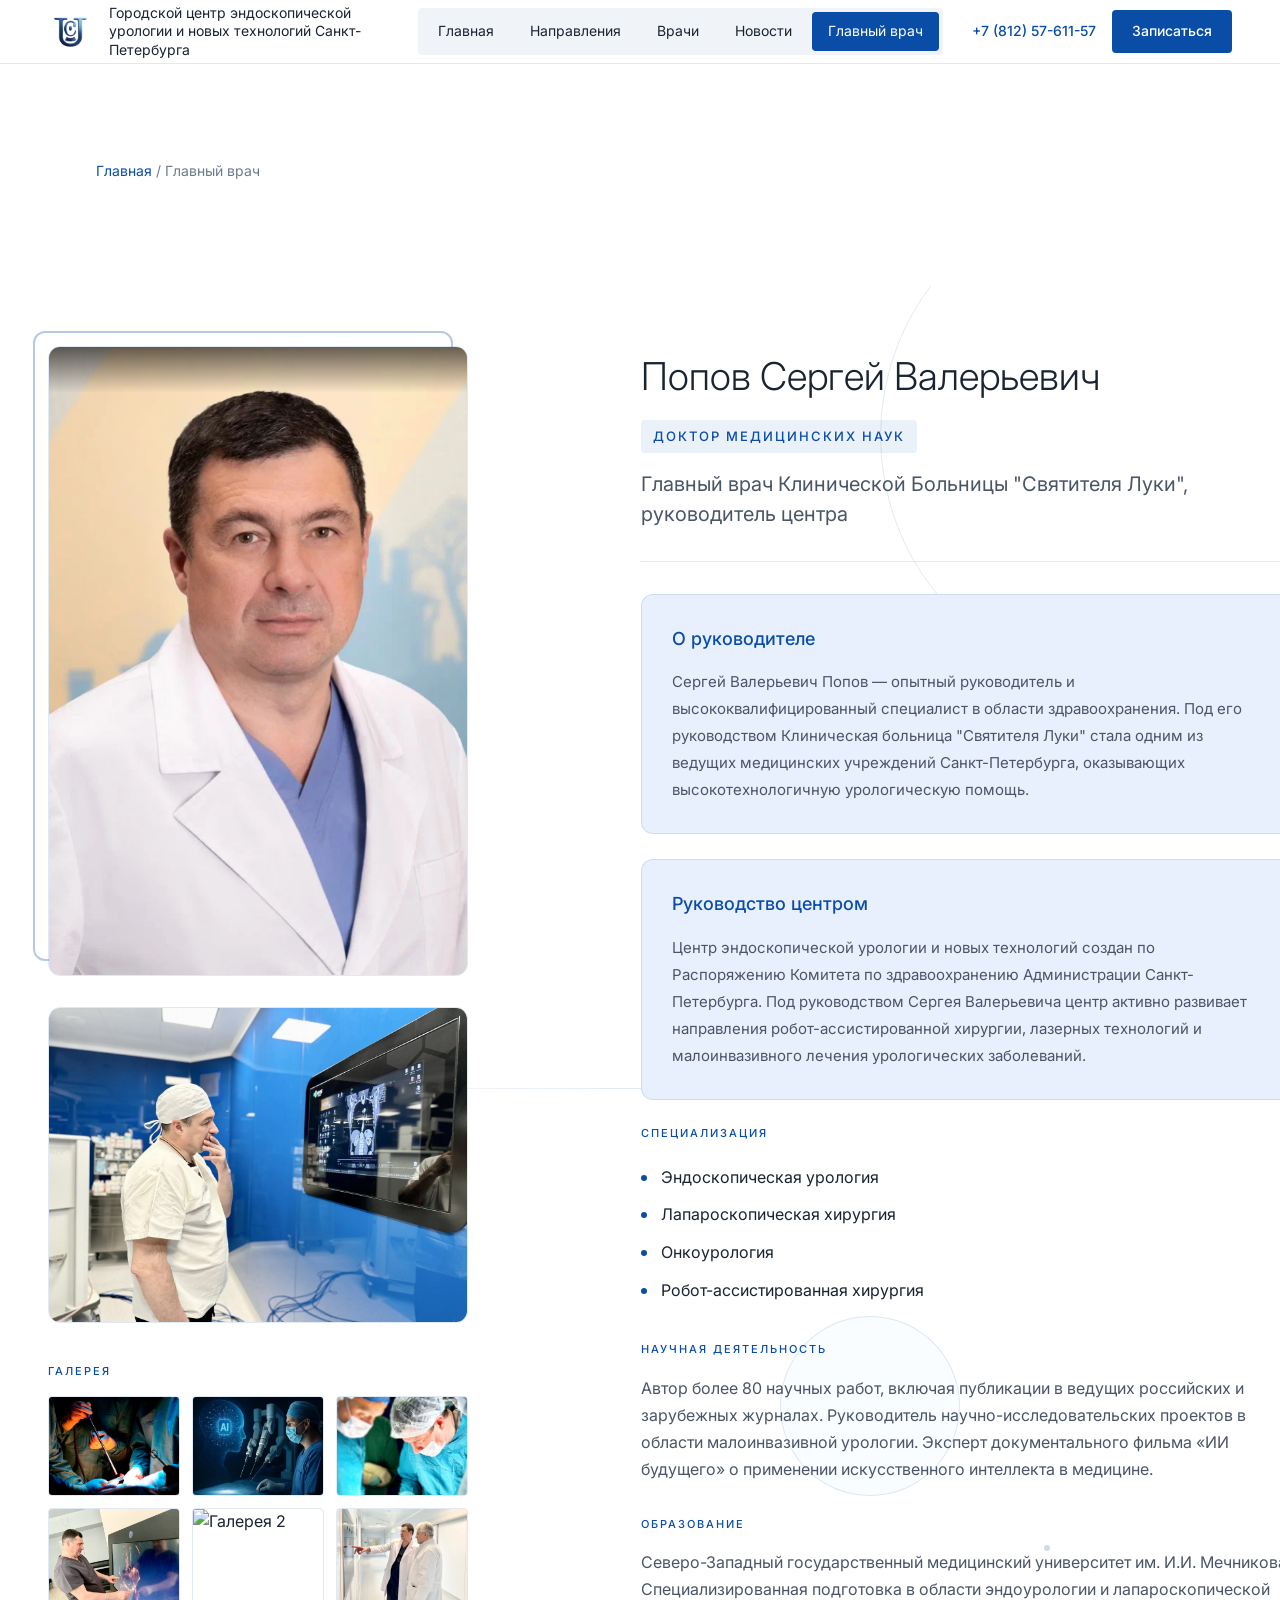
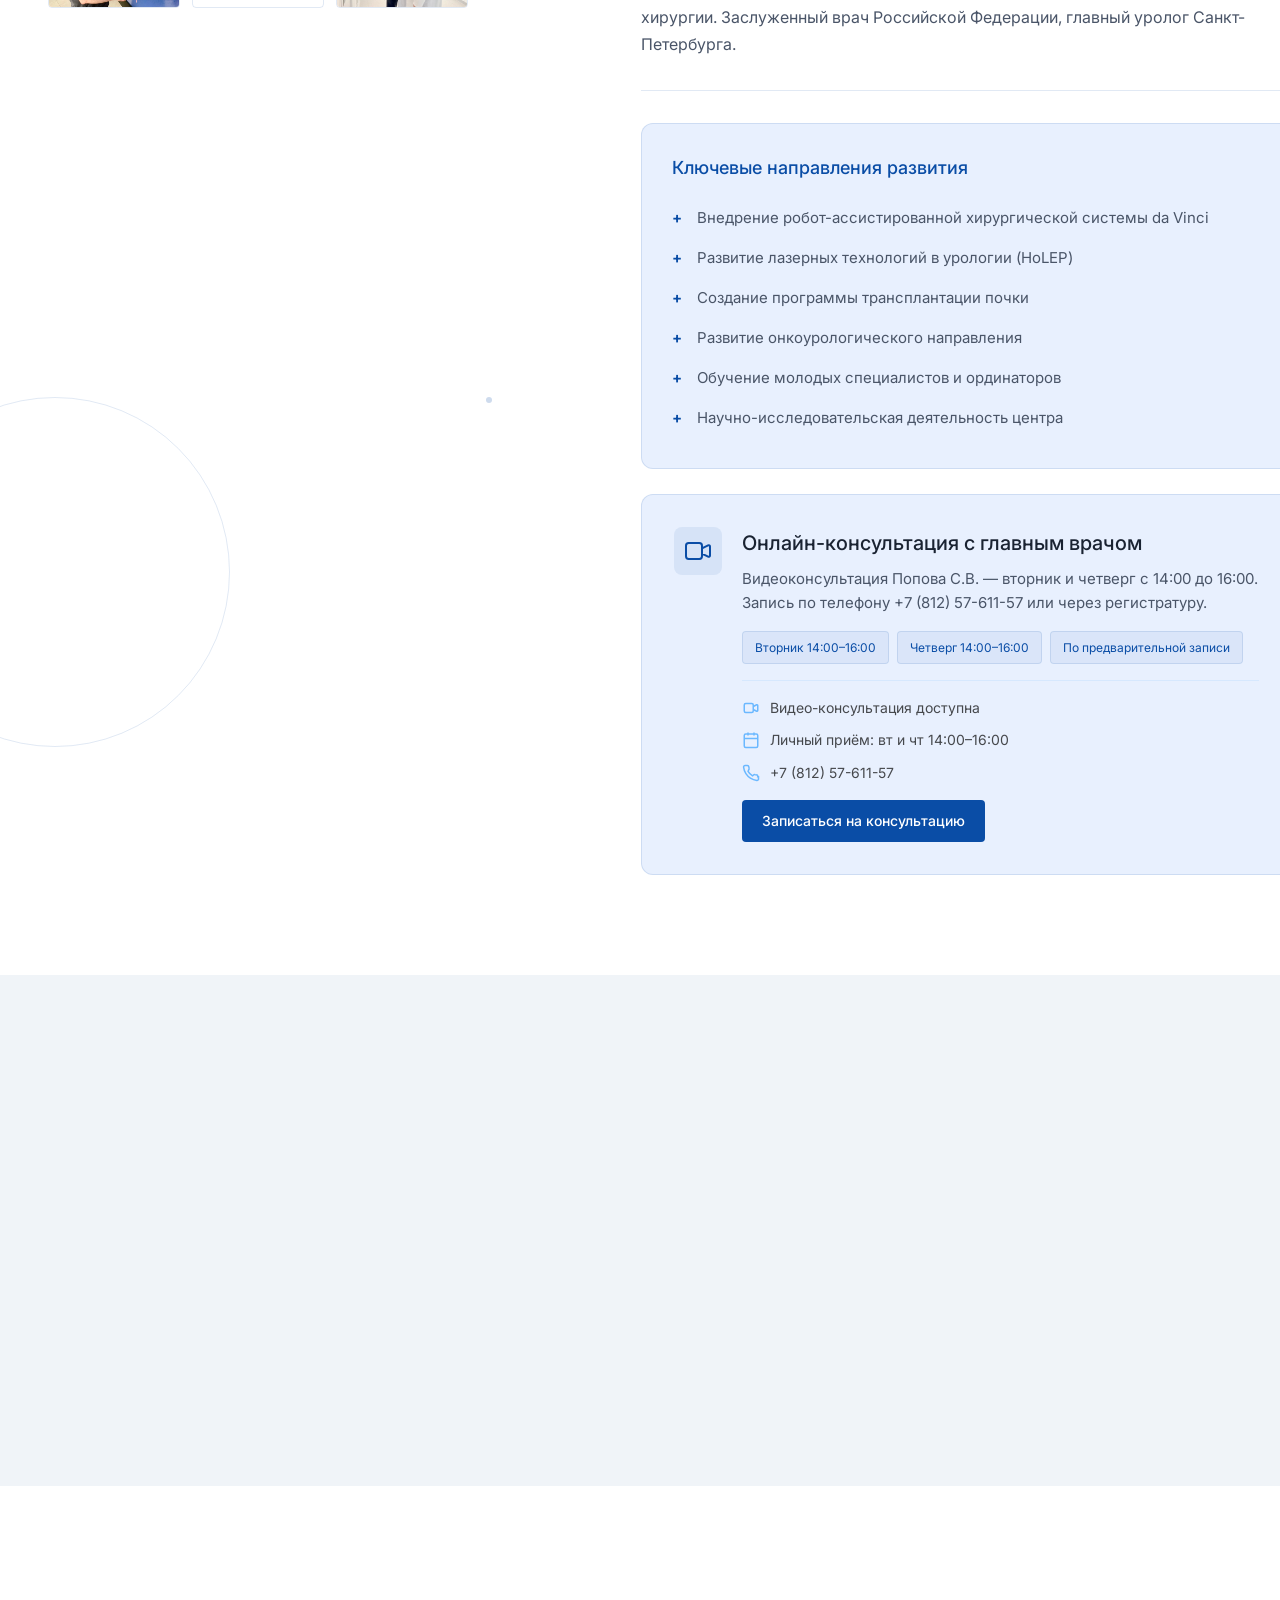
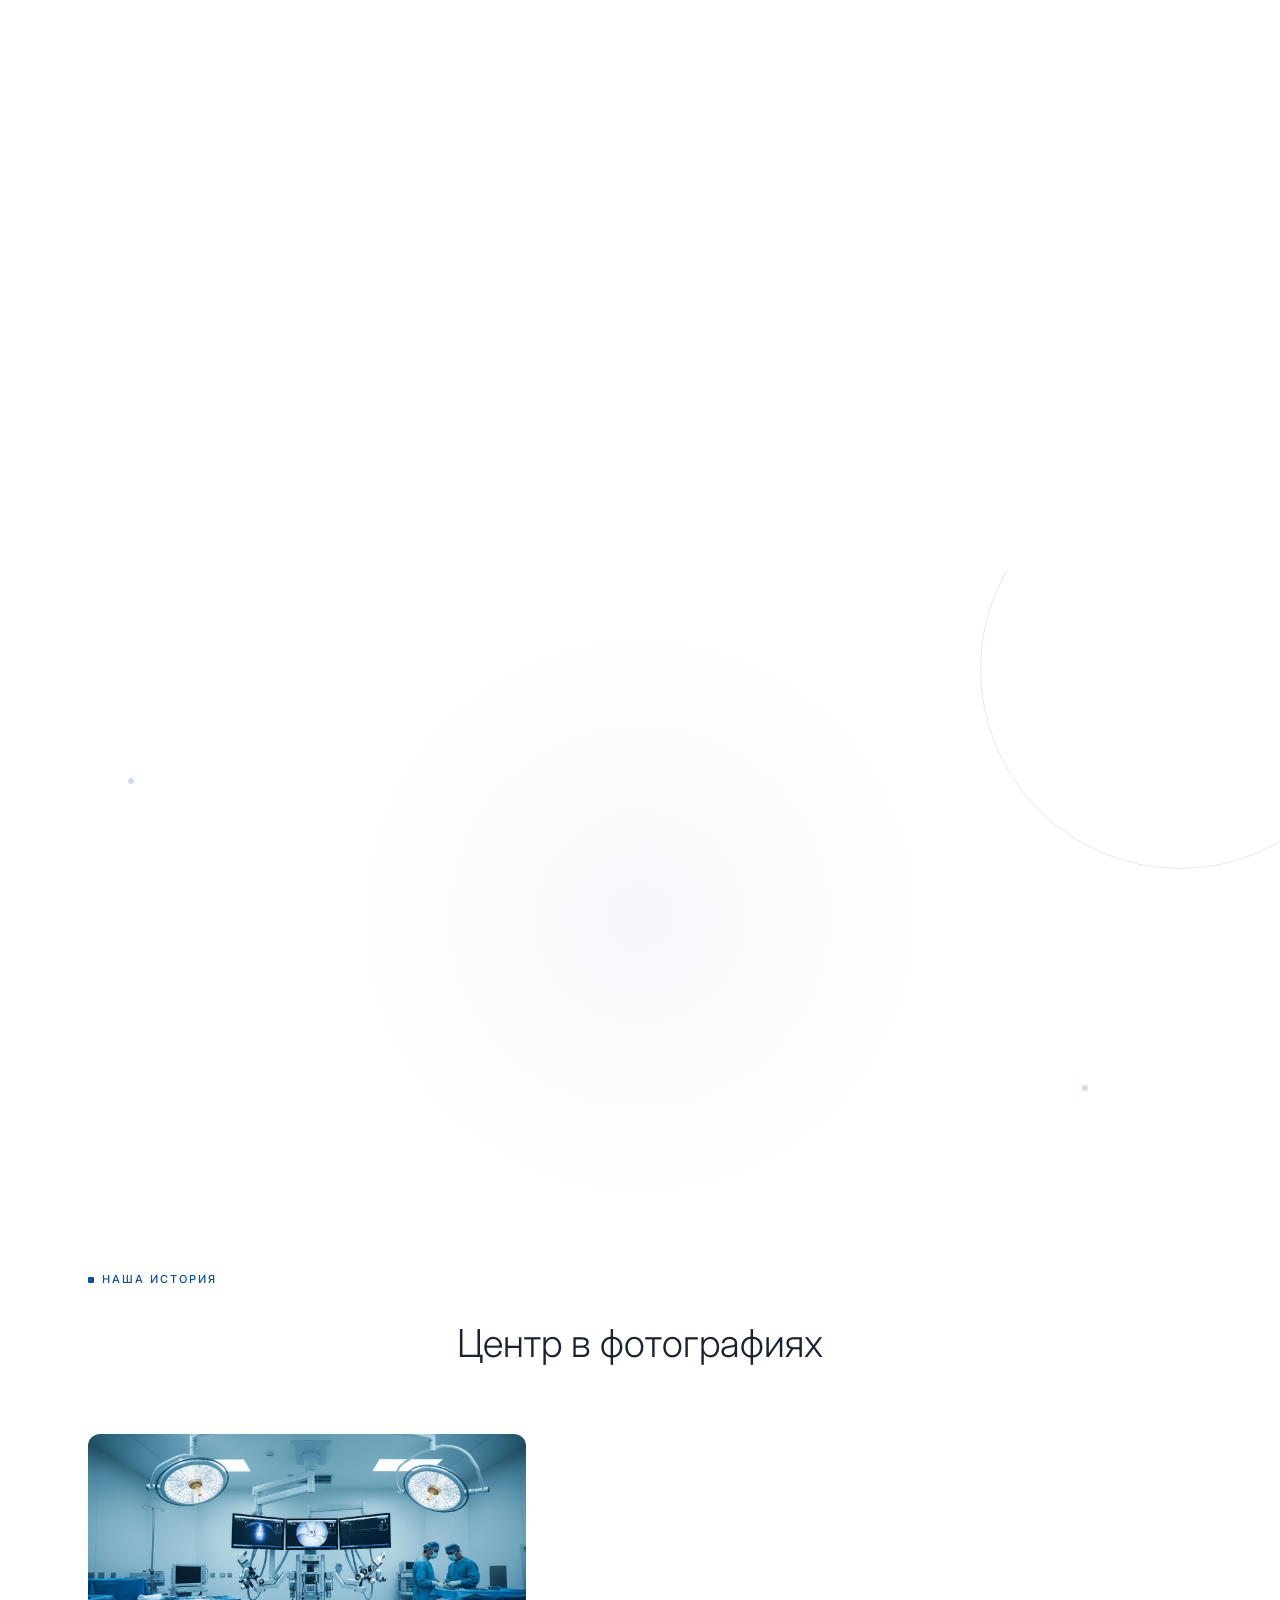
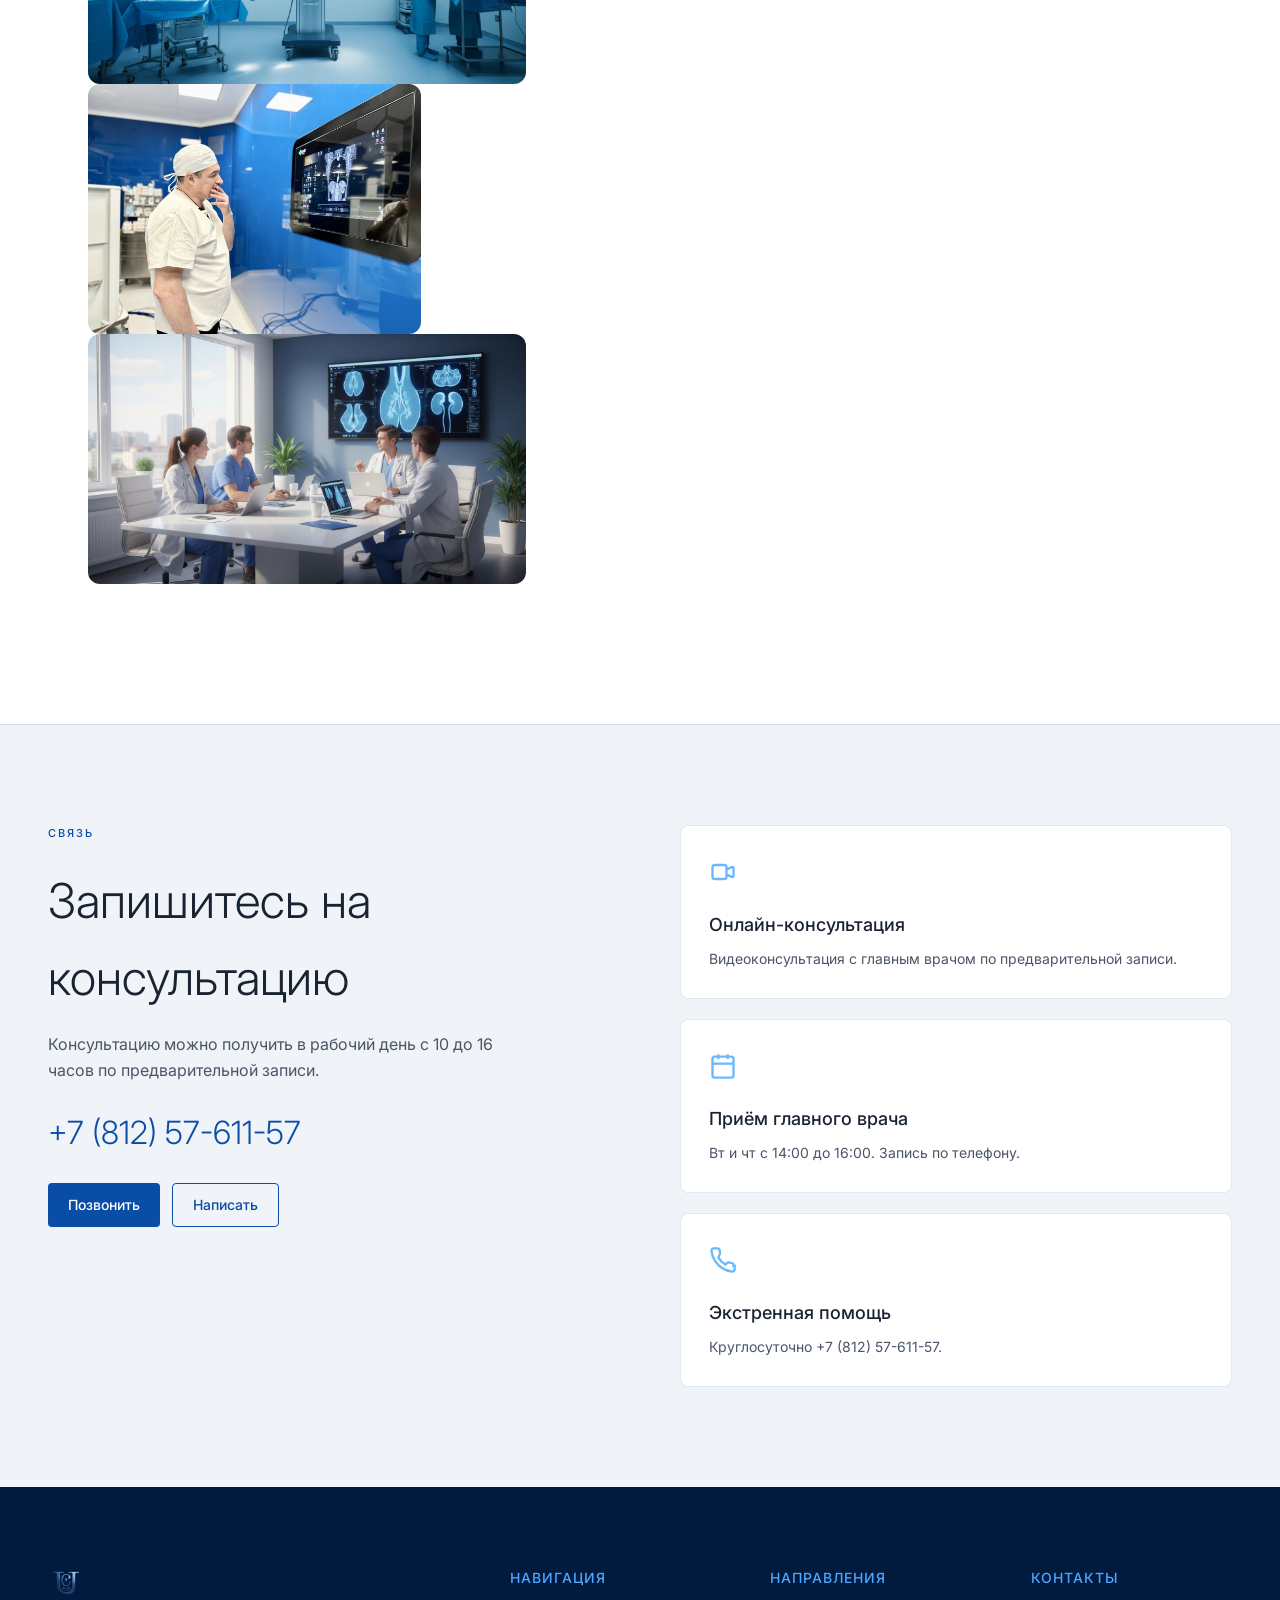
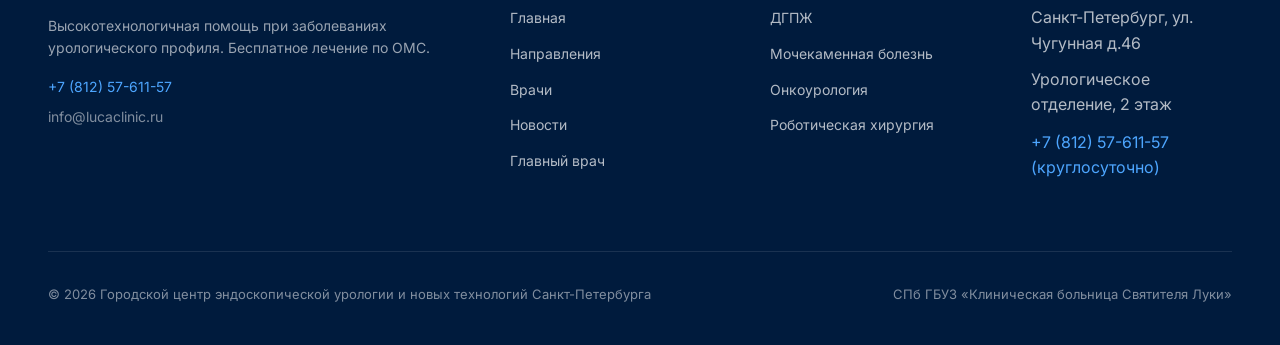
==== commit c04b7ac8: "Update chief.html" ====
--- a/chief.html
+++ b/chief.html
@@ -146,7 +146,7 @@
                   <svg width="18" height="18" viewBox="0 0 24 24" fill="none" stroke="#6BB8FF" stroke-width="2">
                     <path d="M15 10l4.553-2.276A1 1 0 0121 8.618v6.764a1 1 0 01-1.447.894L15 14M5 18h8a2 2 0 002-2V8a2 2 0 00-2-2H5a2 2 0 00-2 2v8a2 2 0 002 2z"/>
                   </svg>
-                  <span style="font-size:14px;color:rgba(255,255,255,0.7);">Видео-консультация доступна</span>
+                  <span style="font-size:14px;color:rgba(0, 0, 0, 0.7);">Видео-консультация доступна</span>
                 </div>
                 <div style="display:flex; align-items:center; gap:10px;">
                   <svg width="18" height="18" viewBox="0 0 24 24" fill="none" stroke="#6BB8FF" stroke-width="2">
@@ -155,13 +155,13 @@
                     <line x1="8" y1="2" x2="8" y2="6"/>
                     <line x1="3" y1="10" x2="21" y2="10"/>
                   </svg>
-                  <span style="font-size:14px;color:rgba(255,255,255,0.7);">Личный приём: вт и чт 14:00&#8211;16:00</span>
+                  <span style="font-size:14px;color:rgba(0, 0, 0, 0.7);">Личный приём: вт и чт 14:00&#8211;16:00</span>
                 </div>
                 <div style="display:flex; align-items:center; gap:10px;">
                   <svg width="18" height="18" viewBox="0 0 24 24" fill="none" stroke="#6BB8FF" stroke-width="2">
                     <path d="M22 16.92v3a2 2 0 0 1-2.18 2 19.79 19.79 0 0 1-8.63-3.07 19.5 19.5 0 0 1-6-6 19.79 19.79 0 0 1-3.07-8.67A2 2 0 0 1 4.11 2h3a2 2 0 0 1 2 1.72c.13.59.22 1.2.29 1.83a2 2 0 0 1-.45 2.11L8.09 9.91a16 16 0 0 0 6 6l1.27-1.27a2 2 0 0 1 2.11-.45c.63.07 1.24.16 1.83.29A2 2 0 0 1 21 16.92z"/>
                   </svg>
-                  <span style="font-size:14px;color:rgba(255,255,255,0.7);">+7 (812) 57-611-57</span>
+                  <span style="font-size:14px;color:rgba(0, 0, 0, 0.7);">+7 (812) 57-611-57</span>
                 </div>
               </div>
             </div>
